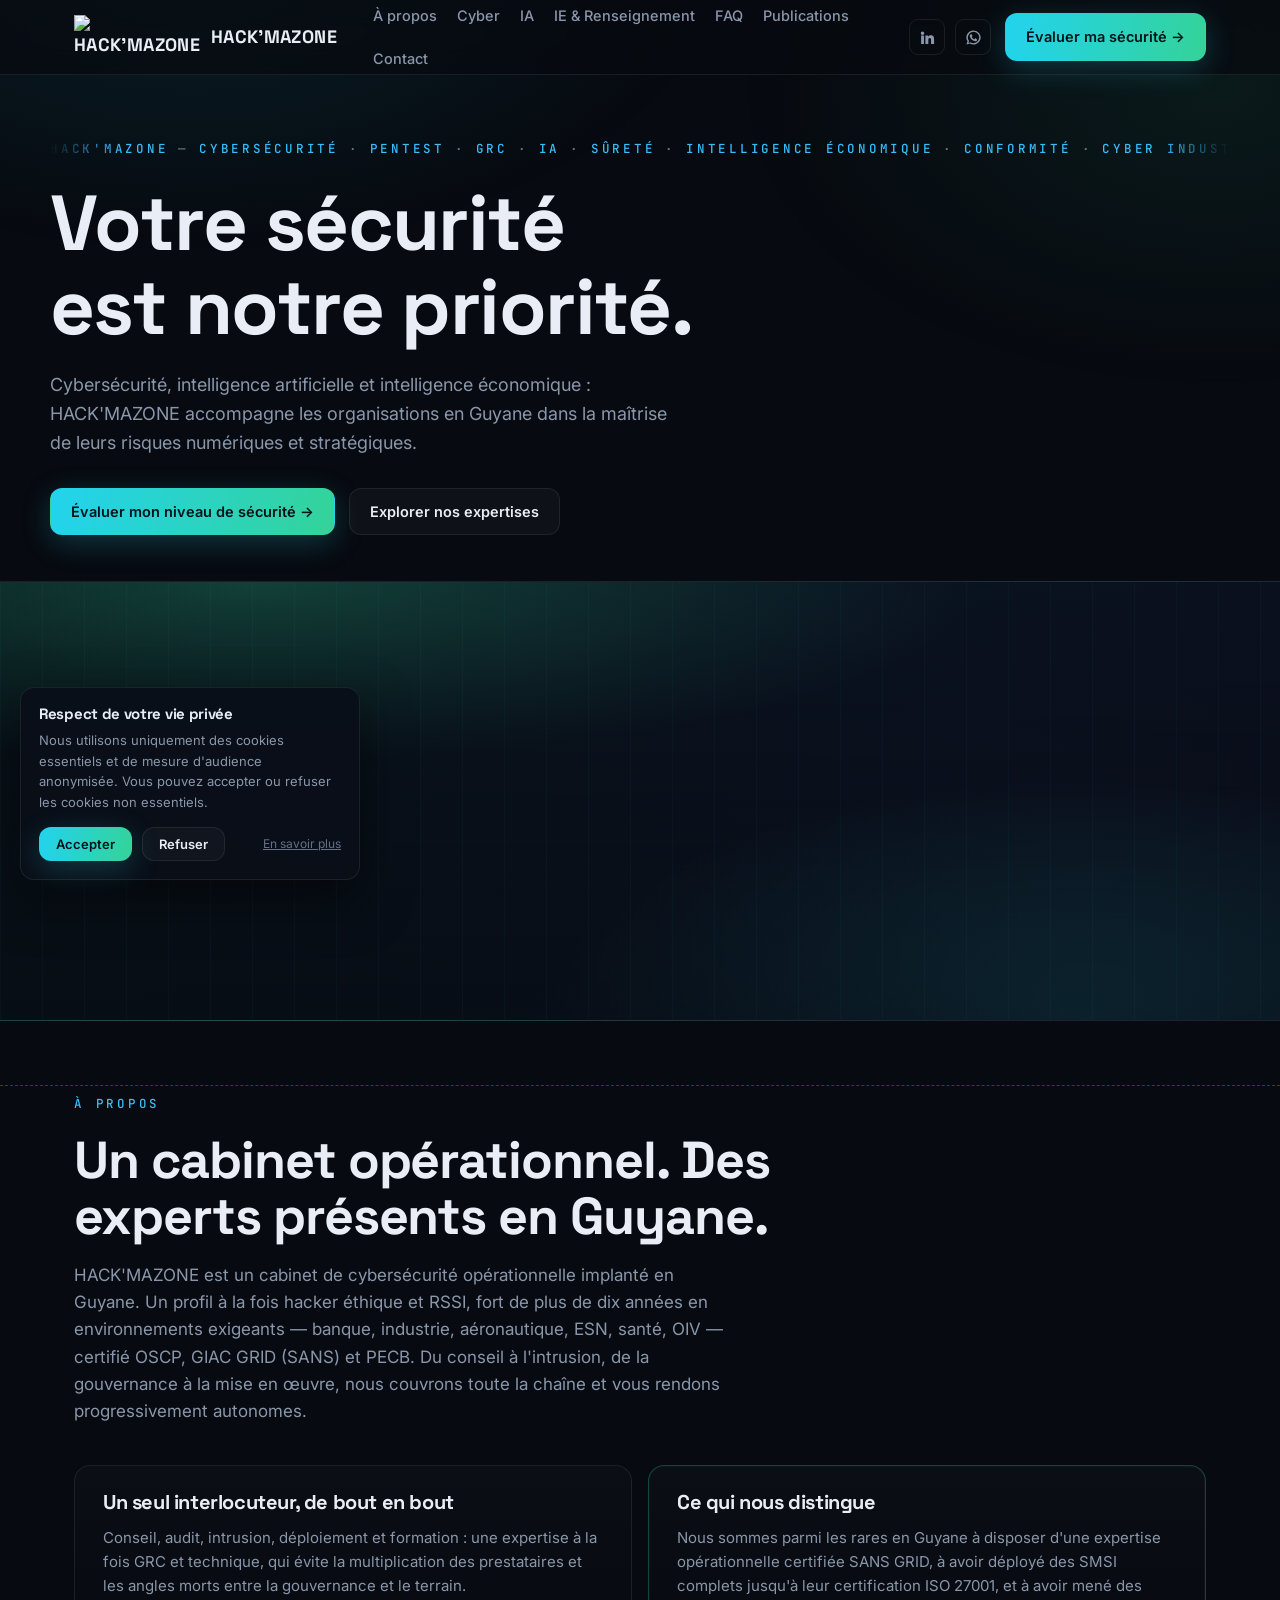
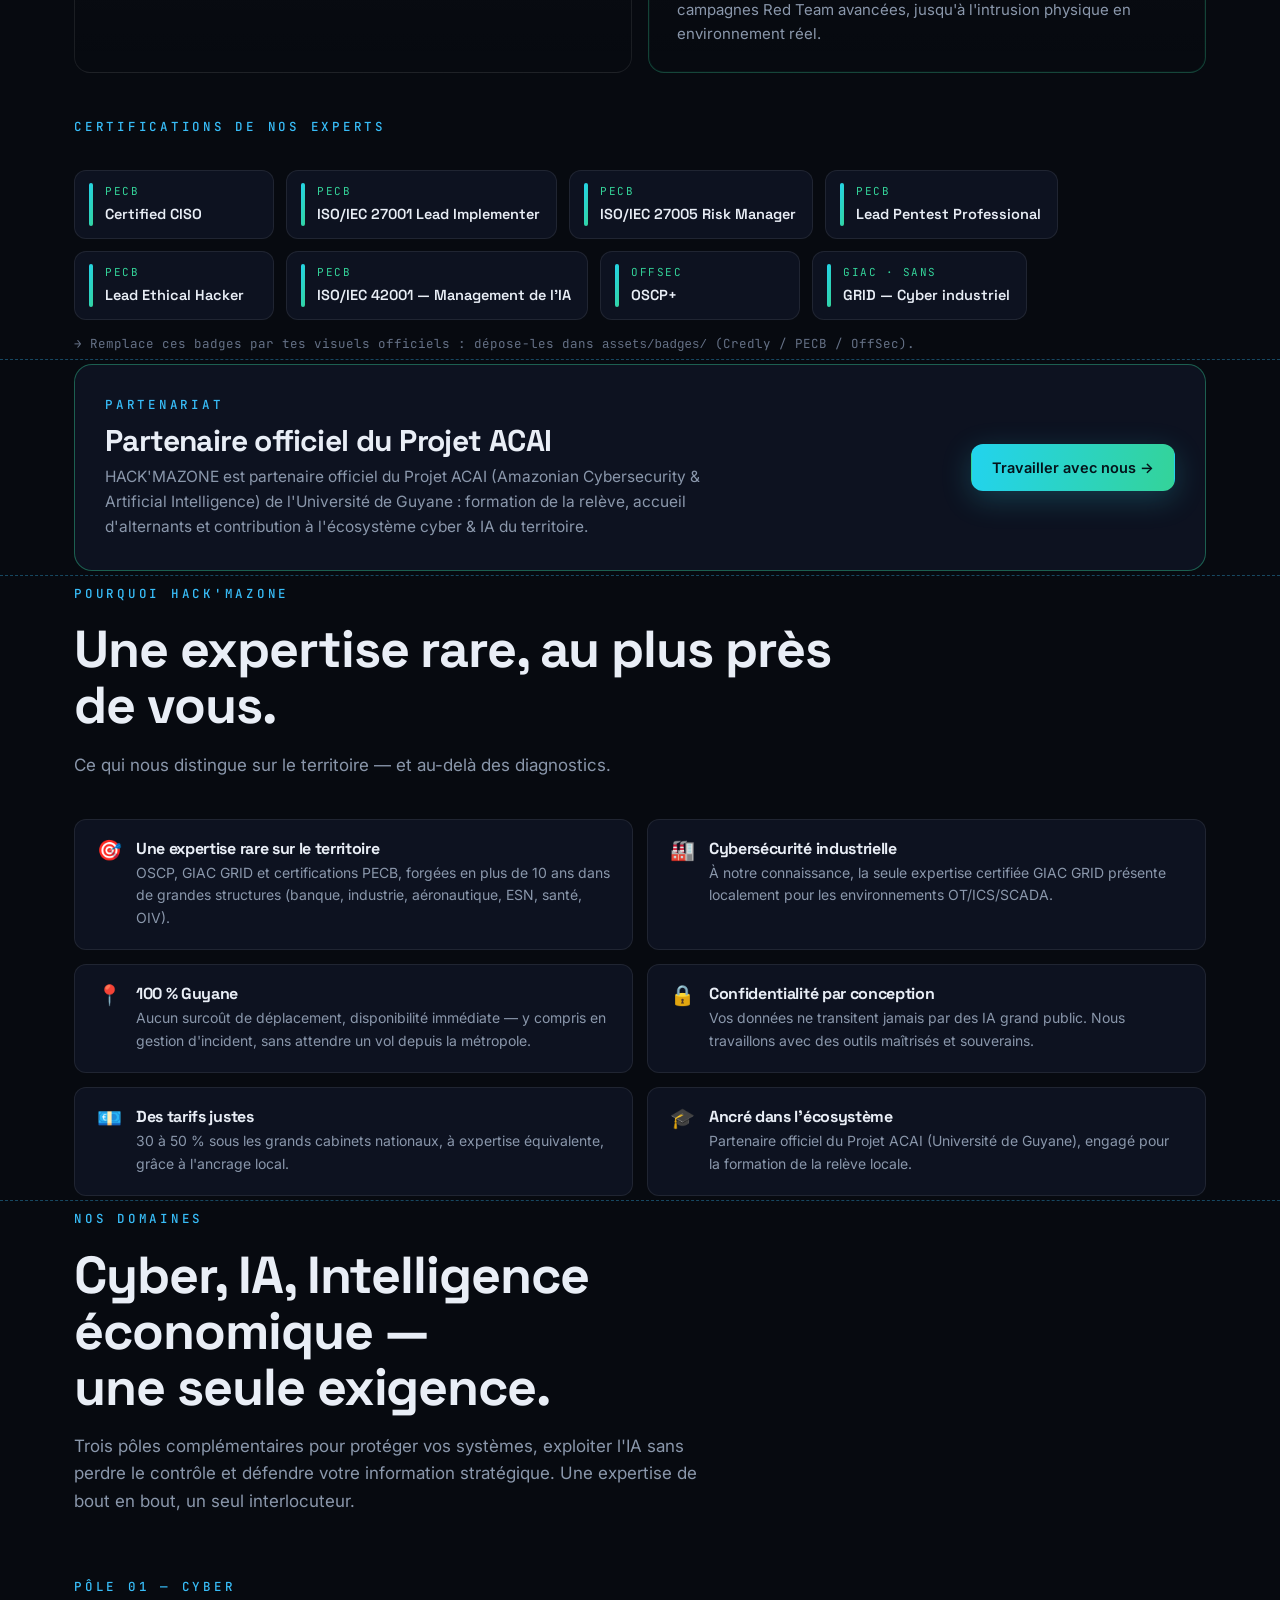
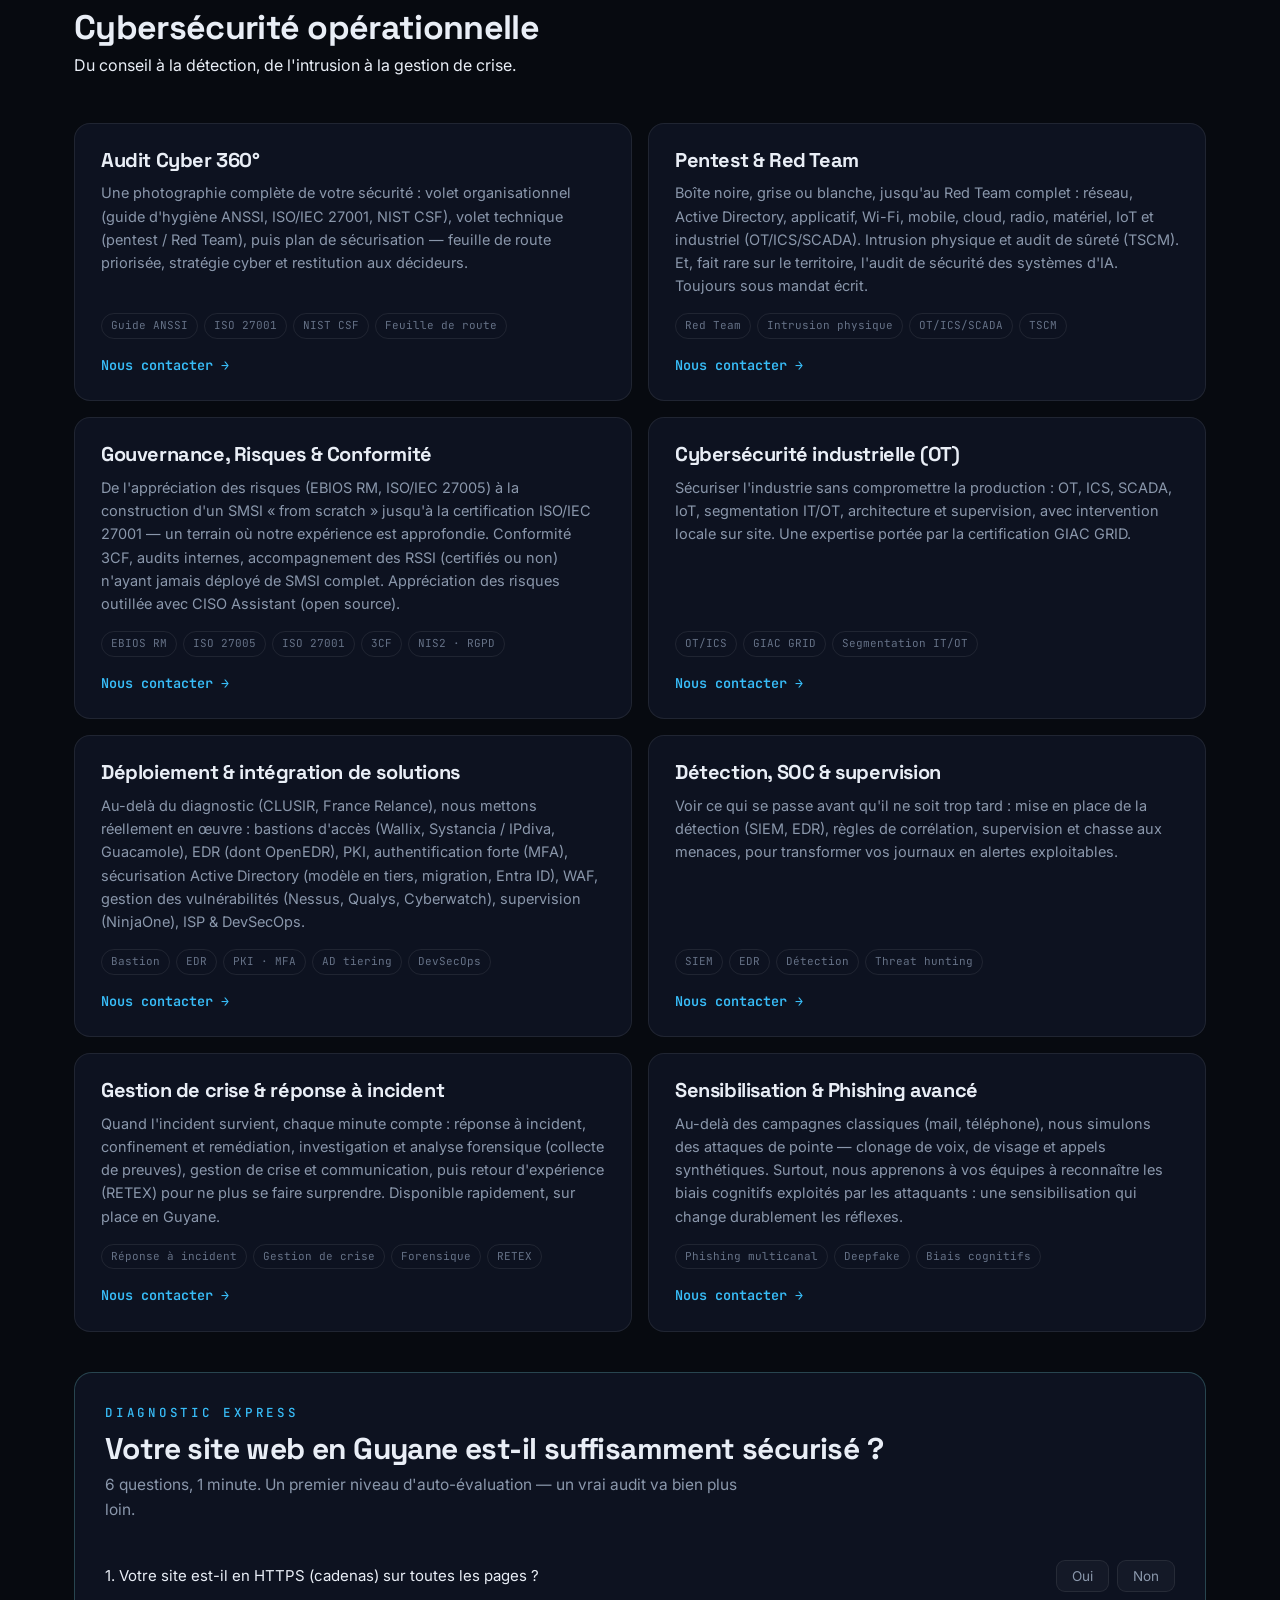
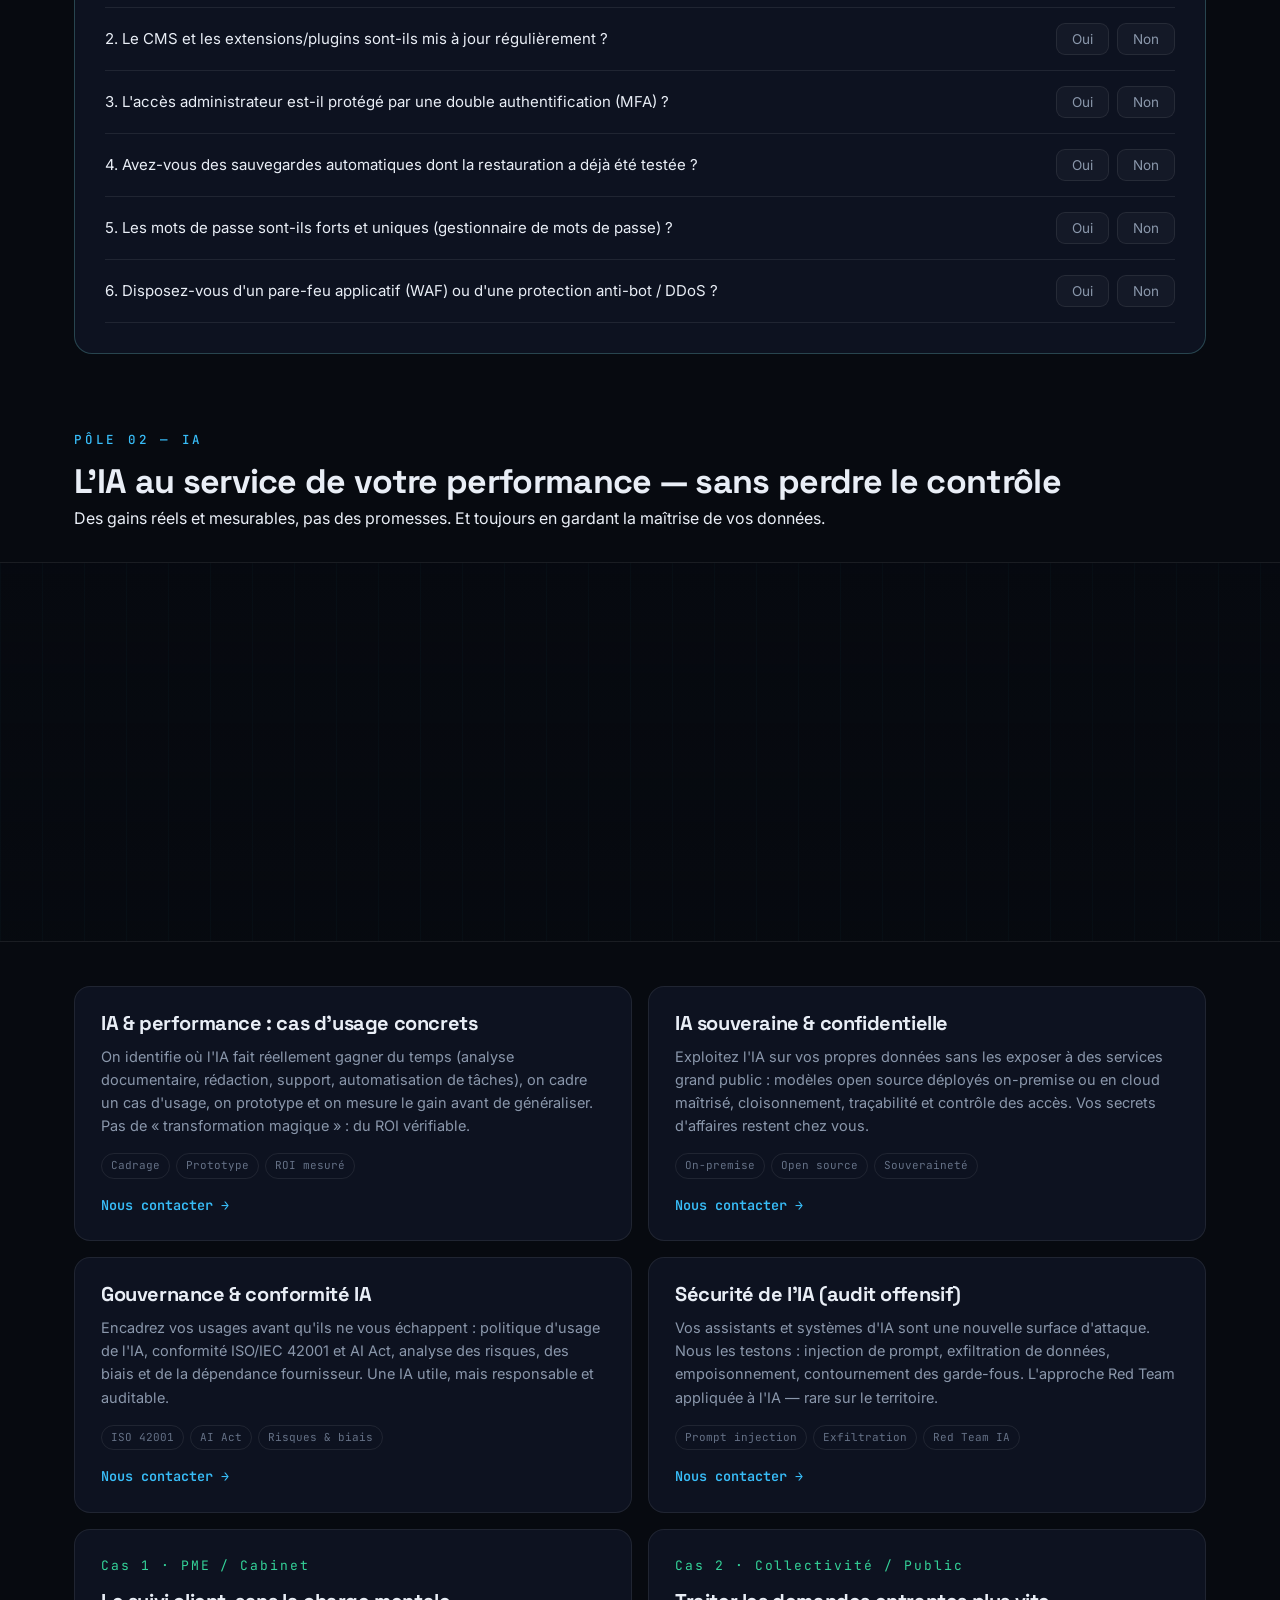
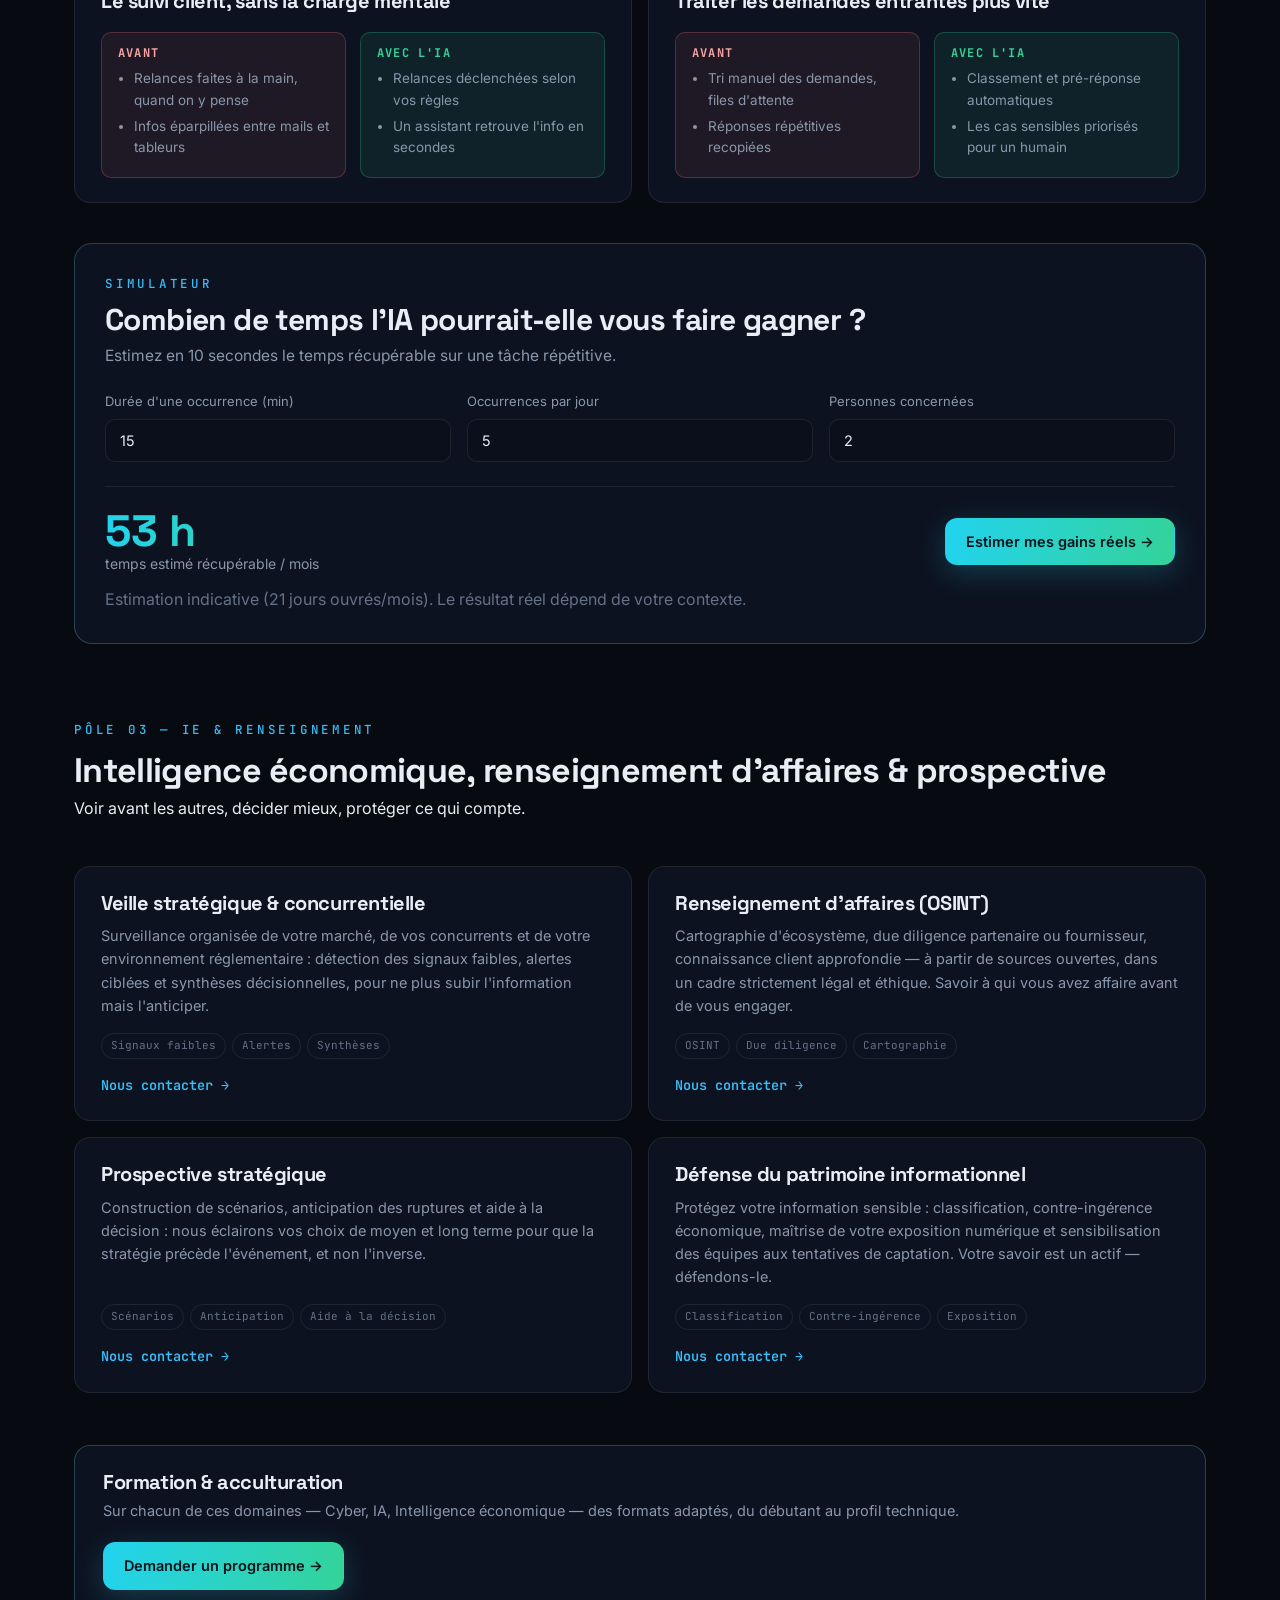
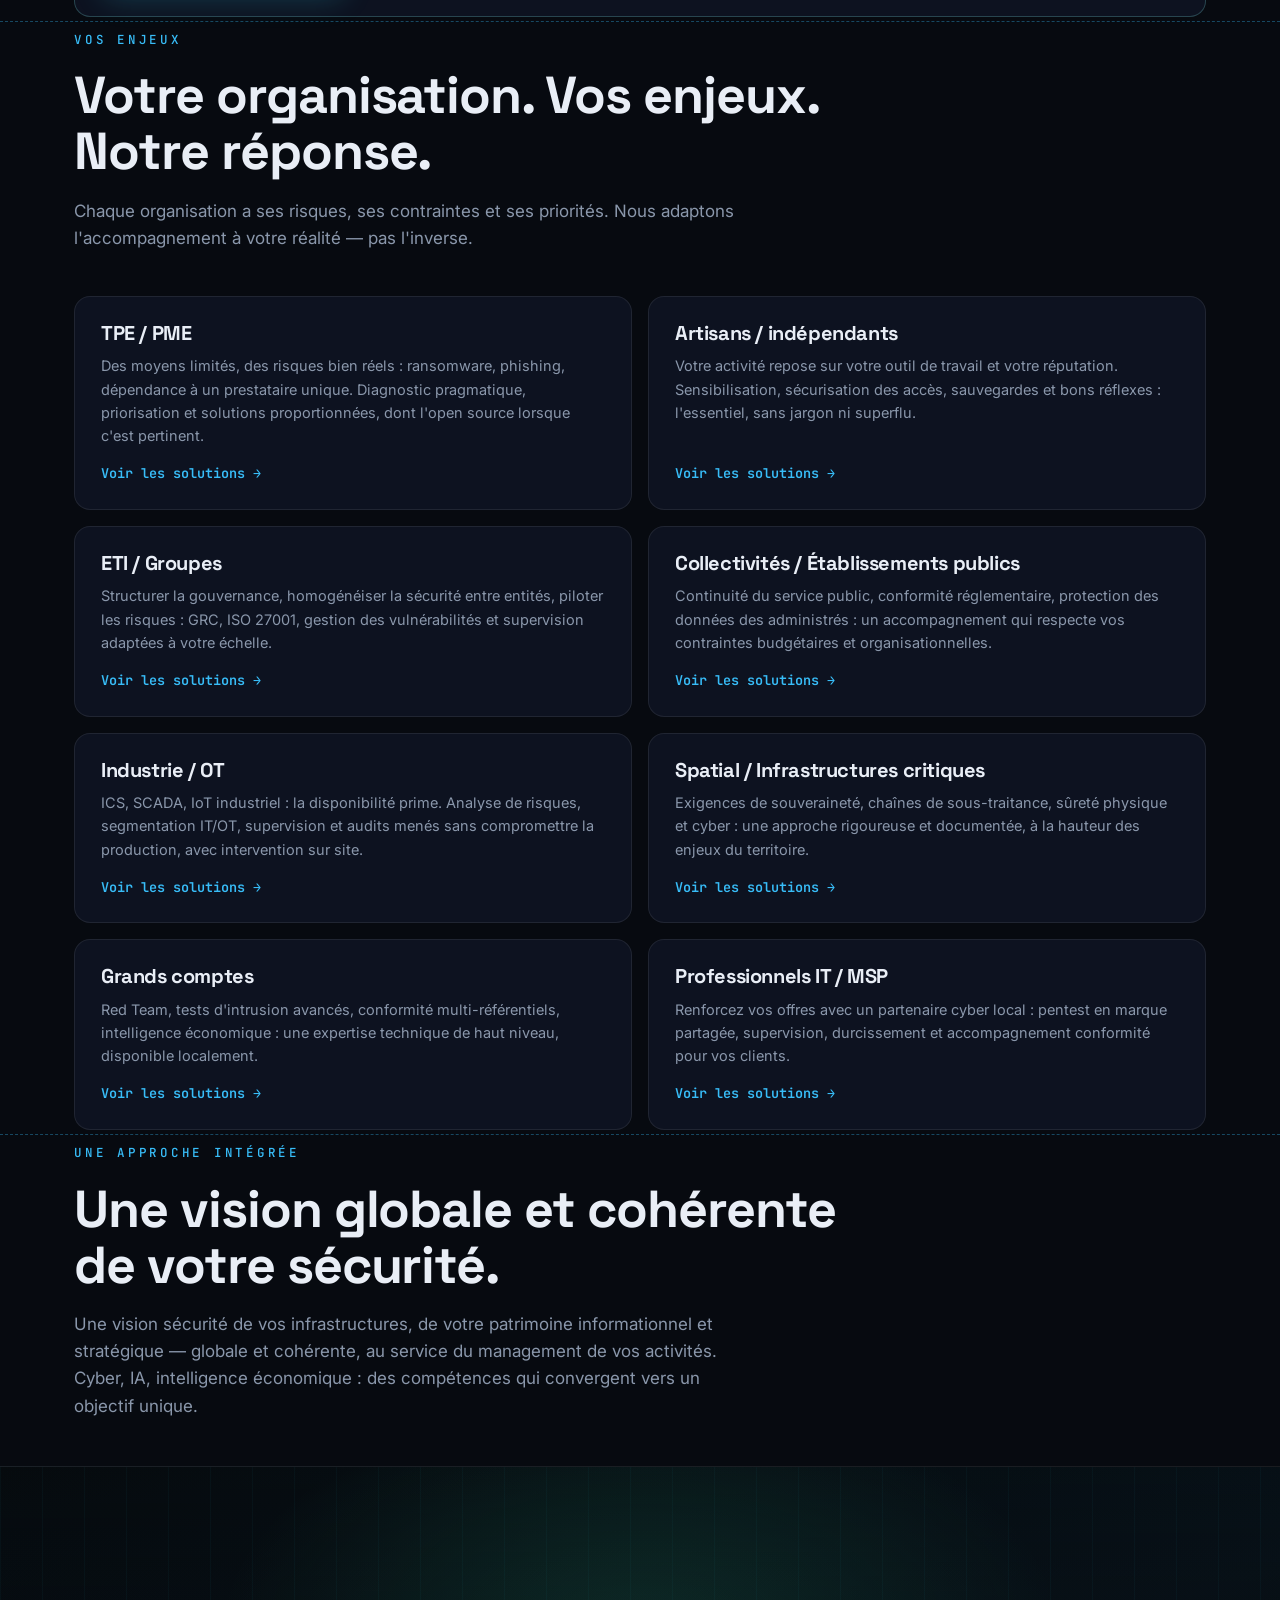
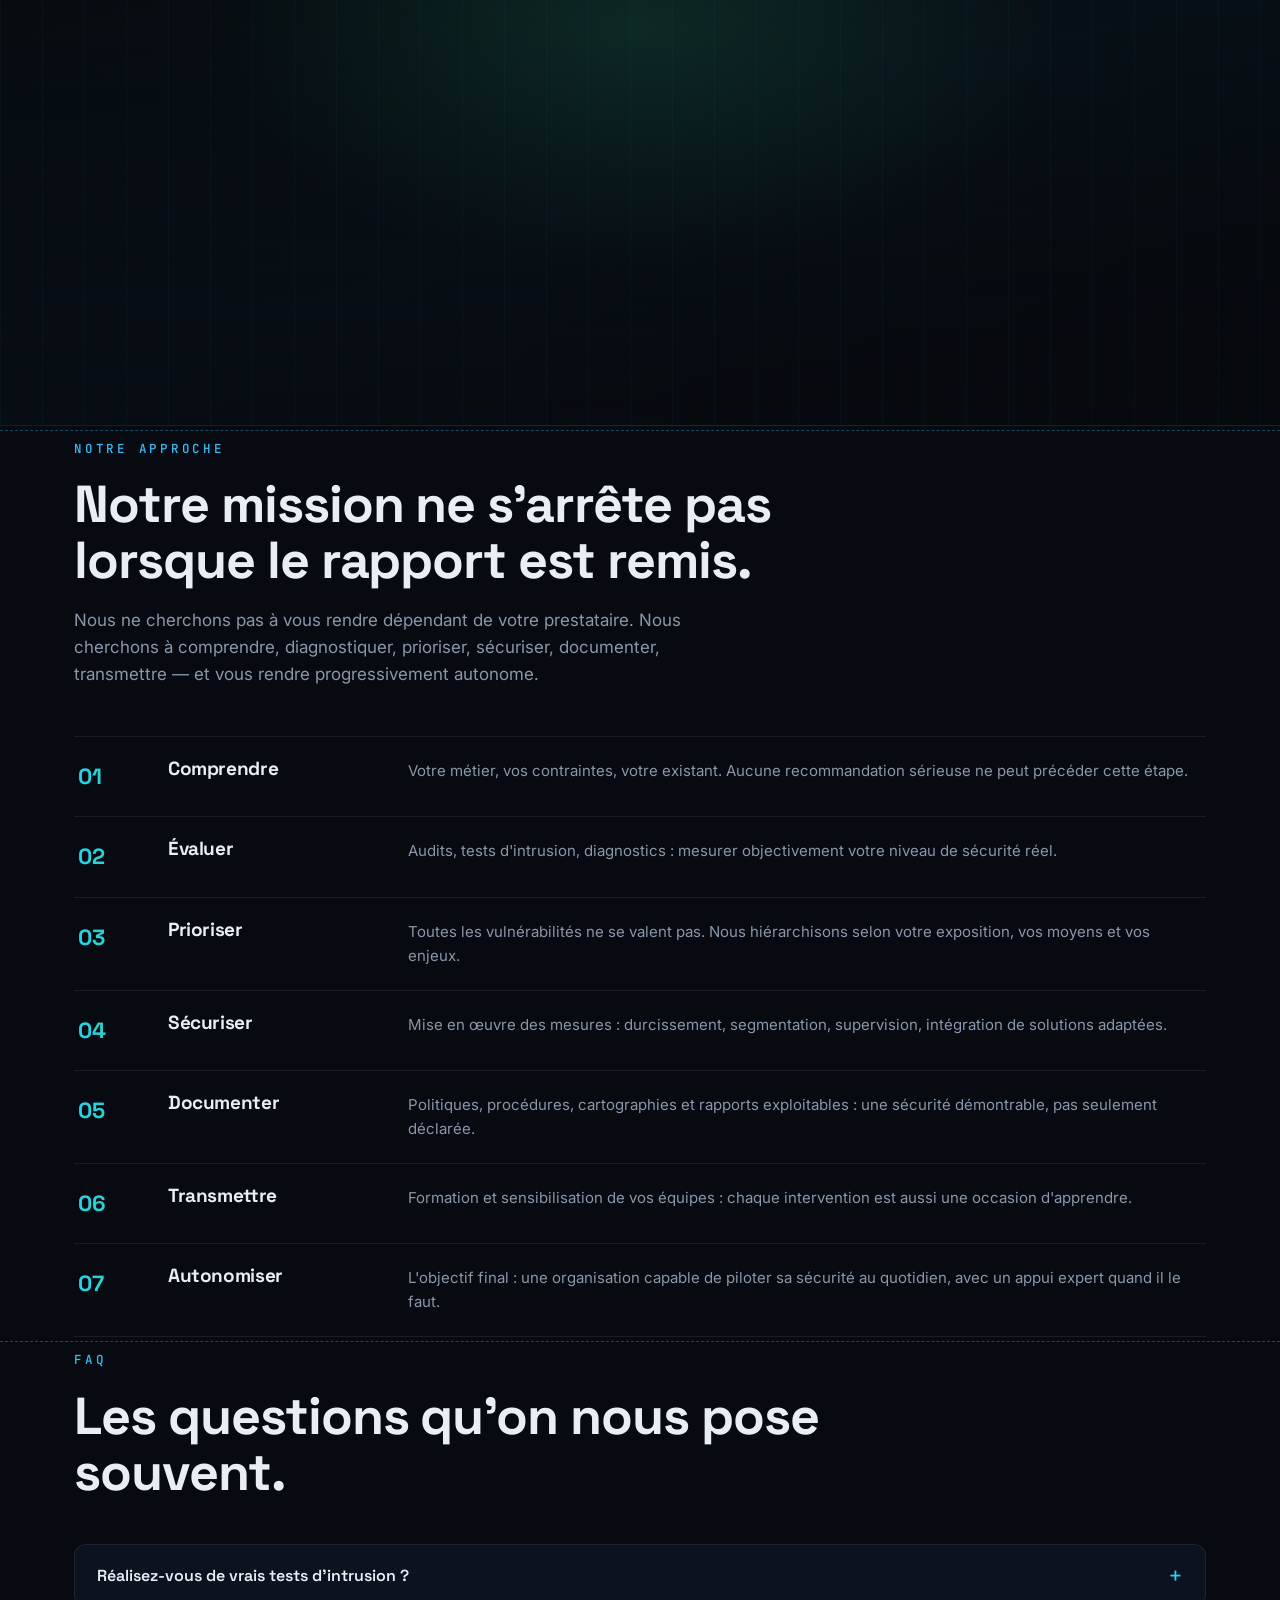
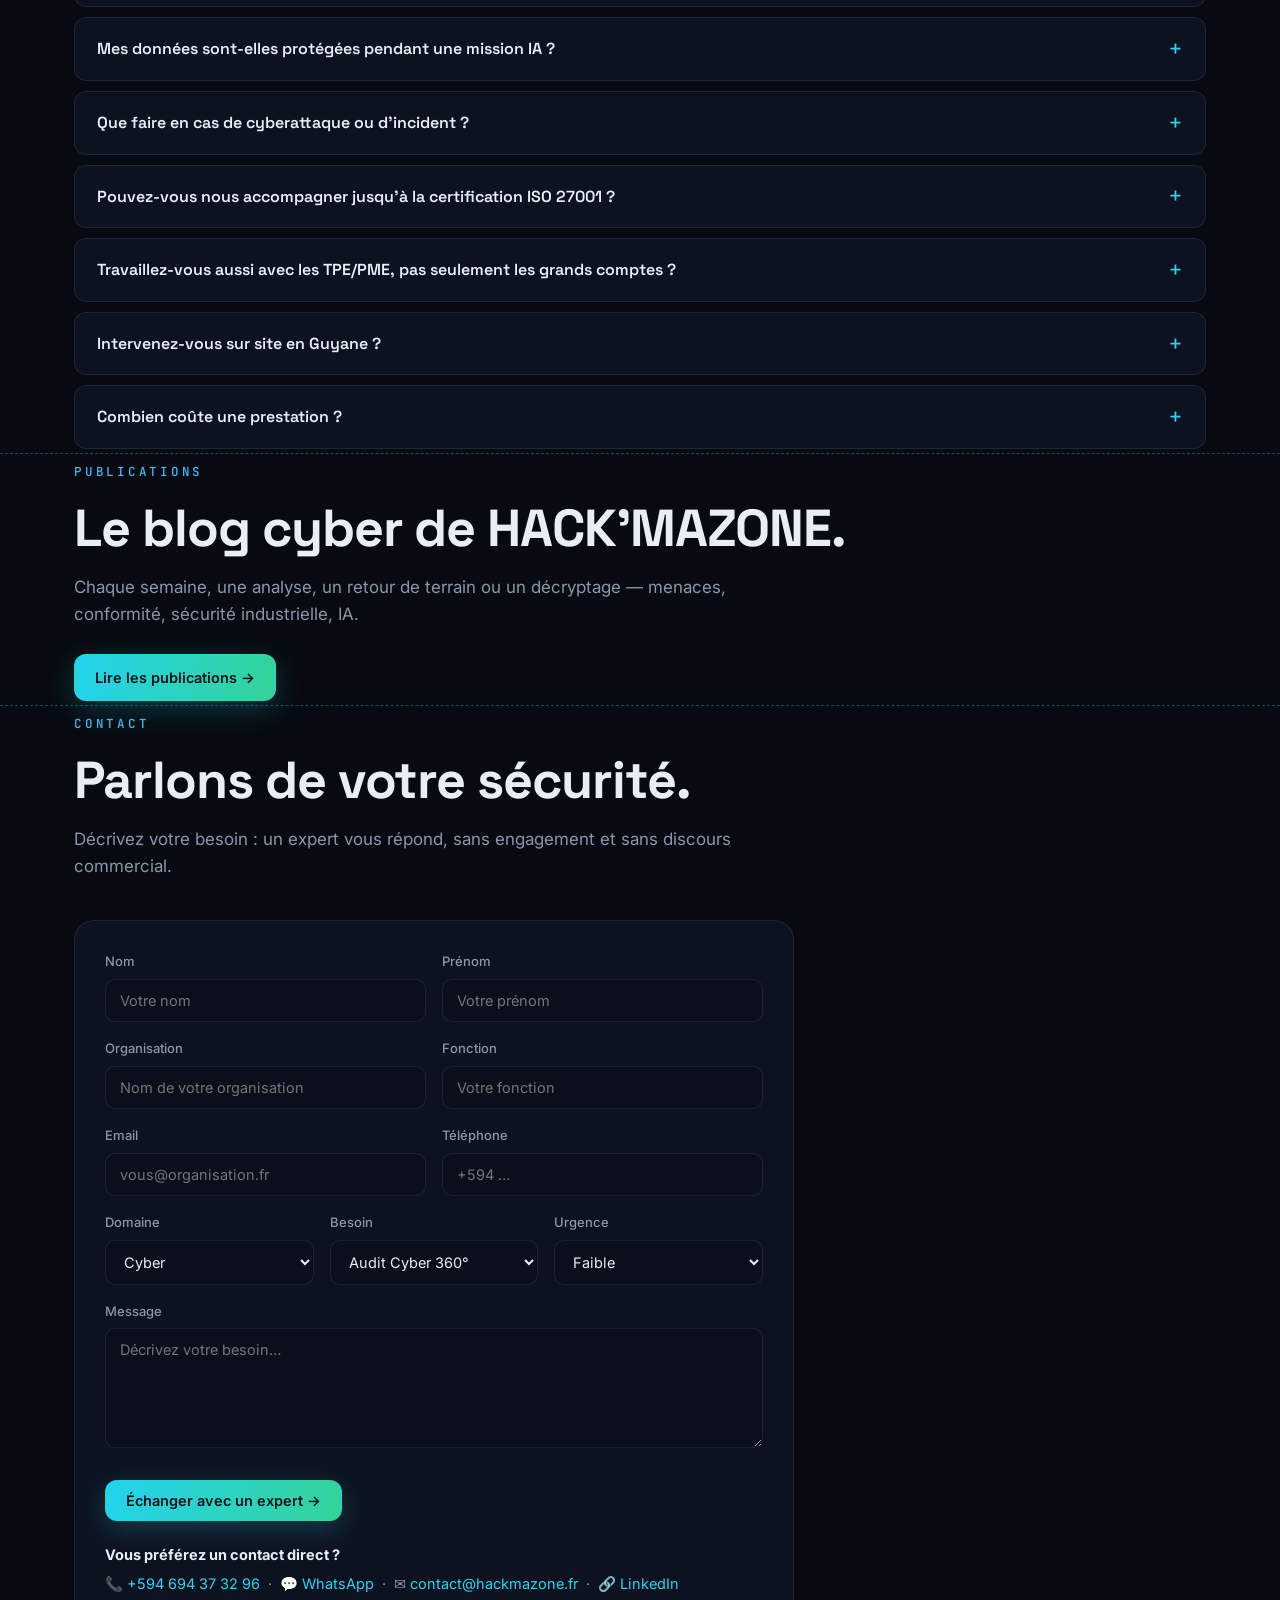
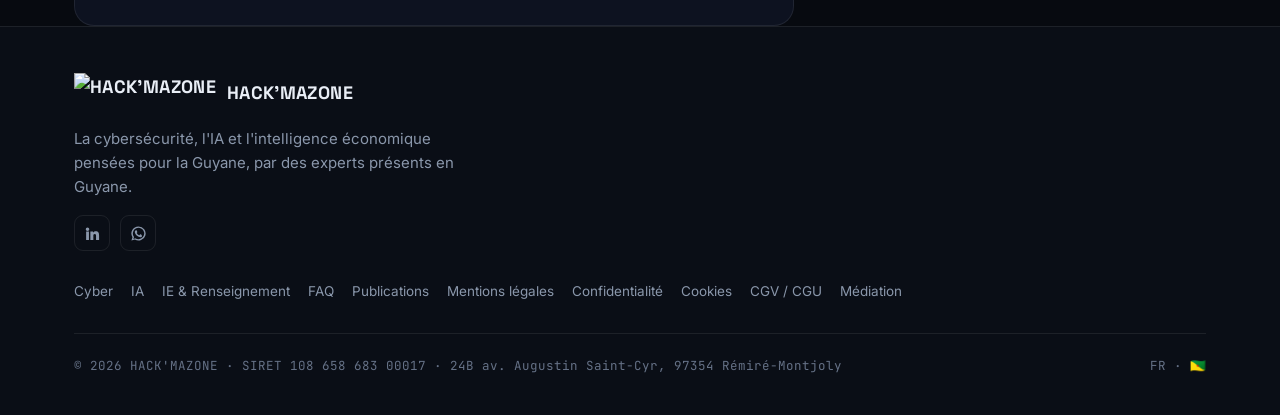
==== index.html @ d7e25eda "Add files via upload" ====
<!doctype html>
<html lang="fr">
<head>
<meta charset="utf-8" />
<meta name="viewport" content="width=device-width, initial-scale=1" />
<title>HACK'MAZONE — Cybersécurité, IA & Intelligence économique en Guyane</title>
<meta name="description" content="HACK'MAZONE : cybersécurité opérationnelle, intelligence artificielle et intelligence économique en Guyane. Audit Cyber 360, pentest & Red Team, ISO 27001/NIS2, OT, réponse à incident, IA souveraine, veille & renseignement d'affaires. Expert OSCP, GIAC GRID, PECB." />
<meta name="theme-color" content="#070a10" />
<meta property="og:type" content="website" />
<meta property="og:title" content="HACK'MAZONE — Cyber · IA · Intelligence économique en Guyane" />
<meta property="og:description" content="Cybersécurité, IA souveraine, intelligence économique. Des experts présents en Guyane." />
<meta property="og:url" content="https://hackmazone.fr" />
<meta property="og:image" content="assets/logo-full.png" />
<link rel="icon" href="assets/logo-mark.png" />
<link rel="preconnect" href="https://fonts.googleapis.com" />
<link rel="preconnect" href="https://fonts.gstatic.com" crossorigin />
<link href="https://fonts.googleapis.com/css2?family=Space+Grotesk:wght@400;500;600;700&family=Inter:wght@400;500;600&family=JetBrains+Mono:wght@400;500;600&display=swap" rel="stylesheet" />
<link rel="stylesheet" href="style.css" />
</head>
<body>

<header>
  <div class="wrap nav">
    <a class="brand" href="#top">
      <img src="assets/logo-mark.png" alt="HACK'MAZONE" style="height:44px;width:auto" />
      HACK'MAZONE
    </a>
    <nav class="nav-links" id="menu">
      <a href="#apropos">À propos</a>
      <a href="#cyber">Cyber</a>
      <a href="#ia">IA</a>
      <a href="#ie">IE &amp; Renseignement</a>
      <a href="#faq">FAQ</a>
      <a href="publications.html">Publications</a>
      <a href="#contact">Contact</a>
    </nav>
    <div class="nav-right">
      <div class="socials">
        <a href="https://www.linkedin.com/in/VOTRE-PROFIL" target="_blank" rel="noopener" aria-label="LinkedIn" title="LinkedIn">
          <svg viewBox="0 0 24 24" fill="currentColor"><path d="M4.98 3.5a2.5 2.5 0 11-.02 5 2.5 2.5 0 01.02-5zM3 9h4v12H3zM9 9h3.8v1.7h.05c.53-1 1.8-2 3.7-2 4 0 4.75 2.6 4.75 6V21H17v-5.3c0-1.3 0-2.9-1.8-2.9s-2 1.4-2 2.8V21H9z"/></svg>
        </a>
        <a href="https://wa.me/594694373296" target="_blank" rel="noopener" aria-label="WhatsApp" title="WhatsApp">
          <svg viewBox="0 0 24 24" fill="currentColor"><path d="M12 2a10 10 0 00-8.5 15.3L2 22l4.8-1.5A10 10 0 1012 2zm0 18a8 8 0 01-4.1-1.1l-.3-.2-2.8.9.9-2.7-.2-.3A8 8 0 1112 20zm4.4-6c-.2-.1-1.4-.7-1.6-.8s-.4-.1-.6.1-.6.8-.8 1-.3.2-.5.1a6.5 6.5 0 01-3.2-2.8c-.2-.4.2-.4.6-1.2.1-.2 0-.3 0-.5s-.6-1.5-.8-2-.4-.4-.6-.4h-.5a1 1 0 00-.7.3c-.2.2-.9.9-.9 2.2s.9 2.5 1 2.7 1.8 2.8 4.4 3.9c1.6.7 2.2.7 3 .6.5 0 1.4-.6 1.6-1.1s.2-1 .1-1.1-.2-.2-.4-.3z"/></svg>
        </a>
      </div>
      <a href="#contact" class="btn btn-primary">Évaluer ma sécurité →</a>
    </div>
    <button class="burger" id="burger" aria-label="Menu">☰</button>
  </div>
</header>

<main id="top">

<!-- HERO -->
<section class="hero wrap">
  <div class="ticker eyebrow">
    <span><b>HACK'MAZONE</b><em>—</em>CYBERSÉCURITÉ<em>·</em>PENTEST<em>·</em>GRC<em>·</em>IA<em>·</em>SÛRETÉ<em>·</em>INTELLIGENCE ÉCONOMIQUE<em>·</em>CONFORMITÉ<em>·</em>CYBER INDUSTRIEL<em>·</em><b>HACK'MAZONE</b><em>—</em>CYBERSÉCURITÉ<em>·</em>PENTEST<em>·</em>GRC<em>·</em>IA<em>·</em>SÛRETÉ<em>·</em>INTELLIGENCE ÉCONOMIQUE<em>·</em>CONFORMITÉ<em>·</em>CYBER INDUSTRIEL<em>·</em></span>
  </div>
  <h1>Votre sécurité<br>est notre priorité.</h1>
  <p class="lead">Cybersécurité, intelligence artificielle et intelligence économique : HACK'MAZONE accompagne les organisations en Guyane dans la maîtrise de leurs risques numériques et stratégiques.</p>
  <div class="cta-row">
    <a href="#contact" class="btn btn-primary">Évaluer mon niveau de sécurité →</a>
    <a href="#expertises" class="btn btn-ghost">Explorer nos expertises</a>
  </div>
  <div class="media bleed" role="img" aria-label="Infrastructure numérique sécurisée en Guyane"></div>
</section>

<hr class="dash">

<!-- À PROPOS + CERTIFS -->
<section id="apropos" class="wrap">
  <div class="sec-head reveal">
    <span class="eyebrow">À propos</span>
    <h2>Un cabinet opérationnel. Des experts présents en Guyane.</h2>
    <p class="lead">HACK'MAZONE est un cabinet de cybersécurité opérationnelle implanté en Guyane. Un profil à la fois hacker éthique et RSSI, fort de plus de dix années en environnements exigeants — banque, industrie, aéronautique, ESN, santé, OIV — certifié OSCP, GIAC GRID (SANS) et PECB. Du conseil à l'intrusion, de la gouvernance à la mise en œuvre, nous couvrons toute la chaîne et vous rendons progressivement autonomes.</p>
  </div>

  <div class="about-cards">
    <div class="icard reveal">
      <h3>Un seul interlocuteur, de bout en bout</h3>
      <p>Conseil, audit, intrusion, déploiement et formation : une expertise à la fois GRC et technique, qui évite la multiplication des prestataires et les angles morts entre la gouvernance et le terrain.</p>
    </div>
    <div class="icard icard--accent reveal">
      <h3>Ce qui nous distingue</h3>
      <p>Nous sommes parmi les rares en Guyane à disposer d'une expertise opérationnelle certifiée SANS GRID, à avoir déployé des SMSI complets jusqu'à leur certification ISO 27001, et à avoir mené des campagnes Red Team avancées, jusqu'à l'intrusion physique en environnement réel.</p>
    </div>
  </div>

  <div style="margin-top:40px">
    <span class="eyebrow">Certifications de nos experts</span>
    <div class="badges reveal">
      <div class="badge"><div><div class="org">PECB</div><div class="ttl">Certified CISO</div></div></div>
      <div class="badge"><div><div class="org">PECB</div><div class="ttl">ISO/IEC 27001 Lead Implementer</div></div></div>
      <div class="badge"><div><div class="org">PECB</div><div class="ttl">ISO/IEC 27005 Risk Manager</div></div></div>
      <div class="badge"><div><div class="org">PECB</div><div class="ttl">Lead Pentest Professional</div></div></div>
      <div class="badge"><div><div class="org">PECB</div><div class="ttl">Lead Ethical Hacker</div></div></div>
      <div class="badge"><div><div class="org">PECB</div><div class="ttl">ISO/IEC 42001 — Management de l'IA</div></div></div>
      <div class="badge"><div><div class="org">OffSec</div><div class="ttl">OSCP+</div></div></div>
      <div class="badge"><div><div class="org">GIAC · SANS</div><div class="ttl">GRID — Cyber industriel</div></div></div>
    </div>
    <p class="badge-note">→ Remplace ces badges par tes visuels officiels : dépose-les dans <code>assets/badges/</code> (Credly / PECB / OffSec).</p>
  </div>
</section>

<hr class="dash">

<!-- PARTENARIAT ACAI -->
<section class="wrap">
  <div class="tool reveal" style="display:flex;justify-content:space-between;align-items:center;gap:26px;flex-wrap:wrap;border-color:rgba(52,211,153,.4);margin-top:0">
    <div style="flex:1;min-width:260px">
      <span class="eyebrow">Partenariat</span>
      <h3>Partenaire officiel du Projet ACAI</h3>
      <p class="sub" style="margin-bottom:0">HACK'MAZONE est partenaire officiel du Projet ACAI (Amazonian Cybersecurity &amp; Artificial Intelligence) de l'Université de Guyane : formation de la relève, accueil d'alternants et contribution à l'écosystème cyber &amp; IA du territoire.</p>
    </div>
    <a href="#contact" class="btn btn-primary">Travailler avec nous →</a>
  </div>
</section>

<hr class="dash">

<!-- POURQUOI NOUS -->
<section id="pourquoi" class="wrap">
  <div class="sec-head reveal">
    <span class="eyebrow">Pourquoi HACK'MAZONE</span>
    <h2>Une expertise rare, au plus près de vous.</h2>
    <p class="lead">Ce qui nous distingue sur le territoire — et au-delà des diagnostics.</p>
  </div>
  <div class="why">
    <div class="item reveal"><div class="ic">🎯</div><div><h3>Une expertise rare sur le territoire</h3><p>OSCP, GIAC GRID et certifications PECB, forgées en plus de 10 ans dans de grandes structures (banque, industrie, aéronautique, ESN, santé, OIV).</p></div></div>
    <div class="item reveal"><div class="ic">🏭</div><div><h3>Cybersécurité industrielle</h3><p>À notre connaissance, la seule expertise certifiée GIAC GRID présente localement pour les environnements OT/ICS/SCADA.</p></div></div>
    <div class="item reveal"><div class="ic">📍</div><div><h3>100 % Guyane</h3><p>Aucun surcoût de déplacement, disponibilité immédiate — y compris en gestion d'incident, sans attendre un vol depuis la métropole.</p></div></div>
    <div class="item reveal"><div class="ic">🔒</div><div><h3>Confidentialité par conception</h3><p>Vos données ne transitent jamais par des IA grand public. Nous travaillons avec des outils maîtrisés et souverains.</p></div></div>
    <div class="item reveal"><div class="ic">💶</div><div><h3>Des tarifs justes</h3><p>30 à 50 % sous les grands cabinets nationaux, à expertise équivalente, grâce à l'ancrage local.</p></div></div>
    <div class="item reveal"><div class="ic">🎓</div><div><h3>Ancré dans l'écosystème</h3><p>Partenaire officiel du Projet ACAI (Université de Guyane), engagé pour la formation de la relève locale.</p></div></div>
  </div>
</section>

<hr class="dash">

<!-- EXPERTISES — 3 PÔLES -->
<section id="expertises" class="wrap">
  <div class="sec-head reveal">
    <span class="eyebrow">Nos domaines</span>
    <h2>Cyber, IA, Intelligence économique —<br>une seule exigence.</h2>
    <p class="lead">Trois pôles complémentaires pour protéger vos systèmes, exploiter l'IA sans perdre le contrôle et défendre votre information stratégique. Une expertise de bout en bout, un seul interlocuteur.</p>
  </div>

  <!-- PÔLE CYBER -->
  <div id="cyber" style="margin-top:58px">
    <span class="eyebrow">Pôle 01 — Cyber</span>
    <h3 style="font-size:clamp(24px,3.4vw,34px);margin:12px 0 6px">Cybersécurité opérationnelle</h3>
    <p class="lead" style="margin-bottom:6px">Du conseil à la détection, de l'intrusion à la gestion de crise.</p>
    <div class="grid-2">
      <div class="card reveal"><h3>Audit Cyber 360°</h3><p>Une photographie complète de votre sécurité : volet organisationnel (guide d'hygiène ANSSI, ISO/IEC 27001, NIST CSF), volet technique (pentest / Red Team), puis plan de sécurisation — feuille de route priorisée, stratégie cyber et restitution aux décideurs.</p><div class="chips"><span>Guide ANSSI</span><span>ISO 27001</span><span>NIST CSF</span><span>Feuille de route</span></div><a href="#contact" class="more">Nous contacter →</a></div>
      <div class="card reveal"><h3>Pentest &amp; Red Team</h3><p>Boîte noire, grise ou blanche, jusqu'au Red Team complet : réseau, Active Directory, applicatif, Wi-Fi, mobile, cloud, radio, matériel, IoT et industriel (OT/ICS/SCADA). Intrusion physique et audit de sûreté (TSCM). Et, fait rare sur le territoire, l'audit de sécurité des systèmes d'IA. Toujours sous mandat écrit.</p><div class="chips"><span>Red Team</span><span>Intrusion physique</span><span>OT/ICS/SCADA</span><span>TSCM</span></div><a href="#contact" class="more">Nous contacter →</a></div>
      <div class="card reveal"><h3>Gouvernance, Risques &amp; Conformité</h3><p>De l'appréciation des risques (EBIOS RM, ISO/IEC 27005) à la construction d'un SMSI « from scratch » jusqu'à la certification ISO/IEC 27001 — un terrain où notre expérience est approfondie. Conformité 3CF, audits internes, accompagnement des RSSI (certifiés ou non) n'ayant jamais déployé de SMSI complet. Appréciation des risques outillée avec CISO Assistant (open source).</p><div class="chips"><span>EBIOS RM</span><span>ISO 27005</span><span>ISO 27001</span><span>3CF</span><span>NIS2 · RGPD</span></div><a href="#contact" class="more">Nous contacter →</a></div>
      <div class="card reveal"><h3>Cybersécurité industrielle (OT)</h3><p>Sécuriser l'industrie sans compromettre la production : OT, ICS, SCADA, IoT, segmentation IT/OT, architecture et supervision, avec intervention locale sur site. Une expertise portée par la certification GIAC GRID.</p><div class="chips"><span>OT/ICS</span><span>GIAC GRID</span><span>Segmentation IT/OT</span></div><a href="#contact" class="more">Nous contacter →</a></div>
      <div class="card reveal"><h3>Déploiement &amp; intégration de solutions</h3><p>Au-delà du diagnostic (CLUSIR, France Relance), nous mettons réellement en œuvre : bastions d'accès (Wallix, Systancia / IPdiva, Guacamole), EDR (dont OpenEDR), PKI, authentification forte (MFA), sécurisation Active Directory (modèle en tiers, migration, Entra ID), WAF, gestion des vulnérabilités (Nessus, Qualys, Cyberwatch), supervision (NinjaOne), ISP &amp; DevSecOps.</p><div class="chips"><span>Bastion</span><span>EDR</span><span>PKI · MFA</span><span>AD tiering</span><span>DevSecOps</span></div><a href="#contact" class="more">Nous contacter →</a></div>
      <div class="card reveal"><h3>Détection, SOC &amp; supervision</h3><p>Voir ce qui se passe avant qu'il ne soit trop tard : mise en place de la détection (SIEM, EDR), règles de corrélation, supervision et chasse aux menaces, pour transformer vos journaux en alertes exploitables.</p><div class="chips"><span>SIEM</span><span>EDR</span><span>Détection</span><span>Threat hunting</span></div><a href="#contact" class="more">Nous contacter →</a></div>
      <div class="card reveal"><h3>Gestion de crise &amp; réponse à incident</h3><p>Quand l'incident survient, chaque minute compte : réponse à incident, confinement et remédiation, investigation et analyse forensique (collecte de preuves), gestion de crise et communication, puis retour d'expérience (RETEX) pour ne plus se faire surprendre. Disponible rapidement, sur place en Guyane.</p><div class="chips"><span>Réponse à incident</span><span>Gestion de crise</span><span>Forensique</span><span>RETEX</span></div><a href="#contact" class="more">Nous contacter →</a></div>
      <div class="card reveal"><h3>Sensibilisation &amp; Phishing avancé</h3><p>Au-delà des campagnes classiques (mail, téléphone), nous simulons des attaques de pointe — clonage de voix, de visage et appels synthétiques. Surtout, nous apprenons à vos équipes à reconnaître les biais cognitifs exploités par les attaquants : une sensibilisation qui change durablement les réflexes.</p><div class="chips"><span>Phishing multicanal</span><span>Deepfake</span><span>Biais cognitifs</span></div><a href="#contact" class="more">Nous contacter →</a></div>
    </div>

    <!-- DIAGNOSTIC EXPRESS CYBER -->
    <div class="tool" id="cyber-check">
      <span class="eyebrow">Diagnostic express</span>
      <h3>Votre site web en Guyane est-il suffisamment sécurisé ?</h3>
      <p class="sub">6 questions, 1 minute. Un premier niveau d'auto-évaluation — un vrai audit va bien plus loin.</p>
      <div id="cq"></div>
      <div class="quiz-result" id="cq-res"></div>
    </div>
  </div>

  <!-- PÔLE IA -->
  <div id="ia" style="margin-top:72px">
    <span class="eyebrow">Pôle 02 — IA</span>
    <h3 style="font-size:clamp(24px,3.4vw,34px);margin:12px 0 6px">L'IA au service de votre performance — sans perdre le contrôle</h3>
    <p class="lead" style="margin-bottom:6px">Des gains réels et mesurables, pas des promesses. Et toujours en gardant la maîtrise de vos données.</p>
    <div class="band bleed reveal" role="img" aria-label="Ville cyber-jungle" style="background-image:linear-gradient(180deg,rgba(7,10,16,.3),rgba(7,10,16,.78)),url('assets/ia.jpg')"></div>
    <div class="grid-2">
      <div class="card reveal"><h3>IA &amp; performance : cas d'usage concrets</h3><p>On identifie où l'IA fait réellement gagner du temps (analyse documentaire, rédaction, support, automatisation de tâches), on cadre un cas d'usage, on prototype et on mesure le gain avant de généraliser. Pas de « transformation magique » : du ROI vérifiable.</p><div class="chips"><span>Cadrage</span><span>Prototype</span><span>ROI mesuré</span></div><a href="#contact" class="more">Nous contacter →</a></div>
      <div class="card reveal"><h3>IA souveraine &amp; confidentielle</h3><p>Exploitez l'IA sur vos propres données sans les exposer à des services grand public : modèles open source déployés on-premise ou en cloud maîtrisé, cloisonnement, traçabilité et contrôle des accès. Vos secrets d'affaires restent chez vous.</p><div class="chips"><span>On-premise</span><span>Open source</span><span>Souveraineté</span></div><a href="#contact" class="more">Nous contacter →</a></div>
      <div class="card reveal"><h3>Gouvernance &amp; conformité IA</h3><p>Encadrez vos usages avant qu'ils ne vous échappent : politique d'usage de l'IA, conformité ISO/IEC 42001 et AI Act, analyse des risques, des biais et de la dépendance fournisseur. Une IA utile, mais responsable et auditable.</p><div class="chips"><span>ISO 42001</span><span>AI Act</span><span>Risques &amp; biais</span></div><a href="#contact" class="more">Nous contacter →</a></div>
      <div class="card reveal"><h3>Sécurité de l'IA (audit offensif)</h3><p>Vos assistants et systèmes d'IA sont une nouvelle surface d'attaque. Nous les testons : injection de prompt, exfiltration de données, empoisonnement, contournement des garde-fous. L'approche Red Team appliquée à l'IA — rare sur le territoire.</p><div class="chips"><span>Prompt injection</span><span>Exfiltration</span><span>Red Team IA</span></div><a href="#contact" class="more">Nous contacter →</a></div>
    </div>

    <!-- CAS D'USAGE AVANT / APRÈS -->
    <div class="grid-2" style="margin-top:16px">
      <div class="card reveal"><div class="num">Cas 1 · PME / Cabinet</div><h3>Le suivi client, sans la charge mentale</h3>
        <div class="ba">
          <div class="col before"><h4>Avant</h4><ul><li>Relances faites à la main, quand on y pense</li><li>Infos éparpillées entre mails et tableurs</li></ul></div>
          <div class="col after"><h4>Avec l'IA</h4><ul><li>Relances déclenchées selon vos règles</li><li>Un assistant retrouve l'info en secondes</li></ul></div>
        </div>
      </div>
      <div class="card reveal"><div class="num">Cas 2 · Collectivité / Public</div><h3>Traiter les demandes entrantes plus vite</h3>
        <div class="ba">
          <div class="col before"><h4>Avant</h4><ul><li>Tri manuel des demandes, files d'attente</li><li>Réponses répétitives recopiées</li></ul></div>
          <div class="col after"><h4>Avec l'IA</h4><ul><li>Classement et pré-réponse automatiques</li><li>Les cas sensibles priorisés pour un humain</li></ul></div>
        </div>
      </div>
    </div>

    <!-- SIMULATEUR IA -->
    <div class="tool">
      <span class="eyebrow">Simulateur</span>
      <h3>Combien de temps l'IA pourrait-elle vous faire gagner ?</h3>
      <p class="sub">Estimez en 10 secondes le temps récupérable sur une tâche répétitive.</p>
      <div class="sim-row">
        <div class="sim-field"><label>Durée d'une occurrence (min)</label><input id="s-min" type="number" value="15" min="1"></div>
        <div class="sim-field"><label>Occurrences par jour</label><input id="s-day" type="number" value="5" min="1"></div>
        <div class="sim-field"><label>Personnes concernées</label><input id="s-ppl" type="number" value="2" min="1"></div>
      </div>
      <div class="sim-out">
        <div><div class="big" id="s-out">— h</div><div class="lbl">temps estimé récupérable / mois</div></div>
        <a href="#contact" class="btn btn-primary" style="margin-left:auto">Estimer mes gains réels →</a>
      </div>
      <p class="lbl" style="margin-top:12px;color:var(--muted-2)">Estimation indicative (21 jours ouvrés/mois). Le résultat réel dépend de votre contexte.</p>
    </div>
  </div>

  <!-- PÔLE IE -->
  <div id="ie" style="margin-top:72px">
    <span class="eyebrow">Pôle 03 — IE &amp; Renseignement</span>
    <h3 style="font-size:clamp(24px,3.4vw,34px);margin:12px 0 6px">Intelligence économique, renseignement d'affaires &amp; prospective</h3>
    <p class="lead" style="margin-bottom:6px">Voir avant les autres, décider mieux, protéger ce qui compte.</p>
    <div class="grid-2">
      <div class="card reveal"><h3>Veille stratégique &amp; concurrentielle</h3><p>Surveillance organisée de votre marché, de vos concurrents et de votre environnement réglementaire : détection des signaux faibles, alertes ciblées et synthèses décisionnelles, pour ne plus subir l'information mais l'anticiper.</p><div class="chips"><span>Signaux faibles</span><span>Alertes</span><span>Synthèses</span></div><a href="#contact" class="more">Nous contacter →</a></div>
      <div class="card reveal"><h3>Renseignement d'affaires (OSINT)</h3><p>Cartographie d'écosystème, due diligence partenaire ou fournisseur, connaissance client approfondie — à partir de sources ouvertes, dans un cadre strictement légal et éthique. Savoir à qui vous avez affaire avant de vous engager.</p><div class="chips"><span>OSINT</span><span>Due diligence</span><span>Cartographie</span></div><a href="#contact" class="more">Nous contacter →</a></div>
      <div class="card reveal"><h3>Prospective stratégique</h3><p>Construction de scénarios, anticipation des ruptures et aide à la décision : nous éclairons vos choix de moyen et long terme pour que la stratégie précède l'événement, et non l'inverse.</p><div class="chips"><span>Scénarios</span><span>Anticipation</span><span>Aide à la décision</span></div><a href="#contact" class="more">Nous contacter →</a></div>
      <div class="card reveal"><h3>Défense du patrimoine informationnel</h3><p>Protégez votre information sensible : classification, contre-ingérence économique, maîtrise de votre exposition numérique et sensibilisation des équipes aux tentatives de captation. Votre savoir est un actif — défendons-le.</p><div class="chips"><span>Classification</span><span>Contre-ingérence</span><span>Exposition</span></div><a href="#contact" class="more">Nous contacter →</a></div>
    </div>
  </div>

  <!-- FORMATION TRANSVERSE -->
  <div class="subscribe reveal" style="margin-top:52px">
    <div>
      <h3>Formation &amp; acculturation</h3>
      <p>Sur chacun de ces domaines — Cyber, IA, Intelligence économique — des formats adaptés, du débutant au profil technique.</p>
    </div>
    <a href="#contact" class="btn btn-primary">Demander un programme →</a>
  </div>
</section>

<hr class="dash">

<!-- VOS ENJEUX -->
<section id="enjeux" class="wrap">
  <div class="sec-head reveal">
    <span class="eyebrow">Vos enjeux</span>
    <h2>Votre organisation. Vos enjeux. Notre réponse.</h2>
    <p class="lead">Chaque organisation a ses risques, ses contraintes et ses priorités. Nous adaptons l'accompagnement à votre réalité — pas l'inverse.</p>
  </div>
  <div class="grid-2">
    <div class="card reveal"><h3>TPE / PME</h3><p>Des moyens limités, des risques bien réels : ransomware, phishing, dépendance à un prestataire unique. Diagnostic pragmatique, priorisation et solutions proportionnées, dont l'open source lorsque c'est pertinent.</p><a href="#contact" class="more">Voir les solutions →</a></div>
    <div class="card reveal"><h3>Artisans / indépendants</h3><p>Votre activité repose sur votre outil de travail et votre réputation. Sensibilisation, sécurisation des accès, sauvegardes et bons réflexes : l'essentiel, sans jargon ni superflu.</p><a href="#contact" class="more">Voir les solutions →</a></div>
    <div class="card reveal"><h3>ETI / Groupes</h3><p>Structurer la gouvernance, homogénéiser la sécurité entre entités, piloter les risques : GRC, ISO 27001, gestion des vulnérabilités et supervision adaptées à votre échelle.</p><a href="#contact" class="more">Voir les solutions →</a></div>
    <div class="card reveal"><h3>Collectivités / Établissements publics</h3><p>Continuité du service public, conformité réglementaire, protection des données des administrés : un accompagnement qui respecte vos contraintes budgétaires et organisationnelles.</p><a href="#contact" class="more">Voir les solutions →</a></div>
    <div class="card reveal"><h3>Industrie / OT</h3><p>ICS, SCADA, IoT industriel : la disponibilité prime. Analyse de risques, segmentation IT/OT, supervision et audits menés sans compromettre la production, avec intervention sur site.</p><a href="#contact" class="more">Voir les solutions →</a></div>
    <div class="card reveal"><h3>Spatial / Infrastructures critiques</h3><p>Exigences de souveraineté, chaînes de sous-traitance, sûreté physique et cyber : une approche rigoureuse et documentée, à la hauteur des enjeux du territoire.</p><a href="#contact" class="more">Voir les solutions →</a></div>
    <div class="card reveal"><h3>Grands comptes</h3><p>Red Team, tests d'intrusion avancés, conformité multi-référentiels, intelligence économique : une expertise technique de haut niveau, disponible localement.</p><a href="#contact" class="more">Voir les solutions →</a></div>
    <div class="card reveal"><h3>Professionnels IT / MSP</h3><p>Renforcez vos offres avec un partenaire cyber local : pentest en marque partagée, supervision, durcissement et accompagnement conformité pour vos clients.</p><a href="#contact" class="more">Voir les solutions →</a></div>
  </div>
</section>

<hr class="dash">

<!-- VISION -->
<section class="vision wrap">
  <div class="sec-head reveal">
    <span class="eyebrow">Une approche intégrée</span>
    <h2>Une vision globale et cohérente de votre sécurité.</h2>
    <p class="lead">Une vision sécurité de vos infrastructures, de votre patrimoine informationnel et stratégique — globale et cohérente, au service du management de vos activités. Cyber, IA, intelligence économique : des compétences qui convergent vers un objectif unique.</p>
  </div>
  <div class="media bleed" role="img" aria-label="Opération cyber en environnement spatial guyanais"></div>
</section>

<hr class="dash">

<!-- APPROCHE -->
<section id="approche" class="wrap">
  <div class="sec-head reveal">
    <span class="eyebrow">Notre approche</span>
    <h2>Notre mission ne s'arrête pas lorsque le rapport est remis.</h2>
    <p class="lead">Nous ne cherchons pas à vous rendre dépendant de votre prestataire. Nous cherchons à comprendre, diagnostiquer, prioriser, sécuriser, documenter, transmettre — et vous rendre progressivement autonome.</p>
  </div>
  <div class="steps">
    <div class="step reveal"><div class="s-num">01</div><h3>Comprendre</h3><p class="s-desc">Votre métier, vos contraintes, votre existant. Aucune recommandation sérieuse ne peut précéder cette étape.</p></div>
    <div class="step reveal"><div class="s-num">02</div><h3>Évaluer</h3><p class="s-desc">Audits, tests d'intrusion, diagnostics : mesurer objectivement votre niveau de sécurité réel.</p></div>
    <div class="step reveal"><div class="s-num">03</div><h3>Prioriser</h3><p class="s-desc">Toutes les vulnérabilités ne se valent pas. Nous hiérarchisons selon votre exposition, vos moyens et vos enjeux.</p></div>
    <div class="step reveal"><div class="s-num">04</div><h3>Sécuriser</h3><p class="s-desc">Mise en œuvre des mesures : durcissement, segmentation, supervision, intégration de solutions adaptées.</p></div>
    <div class="step reveal"><div class="s-num">05</div><h3>Documenter</h3><p class="s-desc">Politiques, procédures, cartographies et rapports exploitables : une sécurité démontrable, pas seulement déclarée.</p></div>
    <div class="step reveal"><div class="s-num">06</div><h3>Transmettre</h3><p class="s-desc">Formation et sensibilisation de vos équipes : chaque intervention est aussi une occasion d'apprendre.</p></div>
    <div class="step reveal"><div class="s-num">07</div><h3>Autonomiser</h3><p class="s-desc">L'objectif final : une organisation capable de piloter sa sécurité au quotidien, avec un appui expert quand il le faut.</p></div>
  </div>
</section>

<hr class="dash">

<!-- FAQ -->
<section id="faq" class="wrap">
  <div class="sec-head reveal">
    <span class="eyebrow">FAQ</span>
    <h2>Les questions qu'on nous pose souvent.</h2>
  </div>
  <div class="faq reveal">
    <details><summary>Réalisez-vous de vrais tests d'intrusion ?</summary><div class="ans">Oui. Pentest et Red Team sur réseau, Active Directory, applications, Wi-Fi, mobile, cloud, physique et industriel (OT), menés par un expert certifié OSCP et GIAC GRID — toujours sous mandat écrit et dans un cadre légal strict.</div></details>
    <details><summary>Mes données sont-elles protégées pendant une mission IA ?</summary><div class="ans">Toujours. Nous ne déposons jamais vos données dans des IA grand public. Nous privilégions des modèles open source déployés sur un environnement maîtrisé ou souverain, avec cloisonnement et traçabilité.</div></details>
    <details><summary>Que faire en cas de cyberattaque ou d'incident ?</summary><div class="ans">Nous intervenons en réponse à incident : confinement, remédiation, investigation forensique et gestion de crise, puis retour d'expérience. Étant présents en Guyane, nous sommes mobilisables rapidement, sans délai d'avion.</div></details>
    <details><summary>Pouvez-vous nous accompagner jusqu'à la certification ISO 27001 ?</summary><div class="ans">Oui, de A à Z : construction du SMSI « from scratch », analyse de risques (EBIOS RM / ISO 27005), documentation, audits internes et préparation à la certification — un domaine où notre expérience est forte.</div></details>
    <details><summary>Travaillez-vous aussi avec les TPE/PME, pas seulement les grands comptes ?</summary><div class="ans">Absolument. Nous proposons des accompagnements proportionnés aux moyens et à la maturité de chaque structure, en privilégiant l'essentiel et l'open source quand c'est pertinent.</div></details>
    <details><summary>Intervenez-vous sur site en Guyane ?</summary><div class="ans">Oui, partout en Guyane, sans surcoût de déplacement. C'est l'un de nos atouts : disponibilité locale, y compris pour des interventions industrielles ou une gestion d'incident.</div></details>
    <details><summary>Combien coûte une prestation ?</summary><div class="ans">Chaque mission fait l'objet d'un devis adapté à votre périmètre. Grâce à l'ancrage local, nos tarifs se situent 30 à 50 % sous ceux des grands cabinets nationaux, à expertise équivalente.</div></details>
  </div>
</section>

<hr class="dash">

<!-- PUBLICATIONS TEASER -->
<section class="wrap">
  <div class="sec-head reveal">
    <span class="eyebrow">Publications</span>
    <h2>Le blog cyber de HACK'MAZONE.</h2>
    <p class="lead">Chaque semaine, une analyse, un retour de terrain ou un décryptage — menaces, conformité, sécurité industrielle, IA.</p>
  </div>
  <div style="margin-top:26px" class="reveal">
    <a href="publications.html" class="btn btn-primary">Lire les publications →</a>
  </div>
</section>

<hr class="dash">

<!-- CONTACT -->
<section id="contact" class="wrap">
  <div class="sec-head reveal">
    <span class="eyebrow">Contact</span>
    <h2>Parlons de votre sécurité.</h2>
    <p class="lead">Décrivez votre besoin : un expert vous répond, sans engagement et sans discours commercial.</p>
  </div>

  <!-- ⚠️ Remplacer VOTRE_ID par votre identifiant Formspree (voir README) -->
  <form class="form reveal" action="https://formspree.io/f/VOTRE_ID" method="POST">
    <div class="frow">
      <div class="field"><label>Nom</label><input name="nom" placeholder="Votre nom" required></div>
      <div class="field"><label>Prénom</label><input name="prenom" placeholder="Votre prénom"></div>
    </div>
    <div class="frow">
      <div class="field"><label>Organisation</label><input name="organisation" placeholder="Nom de votre organisation"></div>
      <div class="field"><label>Fonction</label><input name="fonction" placeholder="Votre fonction"></div>
    </div>
    <div class="frow">
      <div class="field"><label>Email</label><input type="email" name="email" placeholder="vous@organisation.fr" required></div>
      <div class="field"><label>Téléphone</label><input name="telephone" placeholder="+594 …"></div>
    </div>
    <div class="frow" style="grid-template-columns:1fr 1fr 1fr">
      <div class="field"><label>Domaine</label>
        <select name="domaine"><option>Cyber</option><option>IA</option><option>Intelligence économique</option><option>Formation</option></select></div>
      <div class="field"><label>Besoin</label>
        <select name="besoin"><option>Audit Cyber 360°</option><option>Pentest / Red Team</option><option>Conformité (ISO 27001 / NIS2 / 3CF)</option><option>Analyse de risques (EBIOS RM)</option><option>RSSI externalisé</option><option>Sécurité industrielle (OT)</option><option>Déploiement de solutions</option><option>Détection / SOC</option><option>Réponse à incident / crise</option><option>Sensibilisation / Phishing</option><option>IA souveraine / sécurité IA</option><option>Veille / renseignement</option><option>Formation</option><option>Autre</option></select></div>
      <div class="field"><label>Urgence</label>
        <select name="urgence"><option>Faible</option><option>Moyenne</option><option>Élevée</option><option>Incident en cours</option></select></div>
    </div>
    <div class="field" style="margin-bottom:16px"><label>Message</label><textarea name="message" placeholder="Décrivez votre besoin…"></textarea></div>
    <button type="submit" class="btn btn-primary">Échanger avec un expert →</button>

    <div class="direct">
      <b>Vous préférez un contact direct ?</b>
      📞 <a href="tel:+594694373296">+594 694 37 32 96</a> &nbsp;·&nbsp;
      💬 <a href="https://wa.me/594694373296" target="_blank" rel="noopener">WhatsApp</a> &nbsp;·&nbsp;
      ✉️ <a href="mailto:contact@hackmazone.fr">contact@hackmazone.fr</a> &nbsp;·&nbsp;
      🔗 <a href="https://www.linkedin.com/in/VOTRE-PROFIL" target="_blank" rel="noopener">LinkedIn</a>
    </div>
  </form>
</section>

</main>

<!-- FOOTER -->
<footer>
  <div class="wrap">
    <div class="foot-top">
      <div>
        <div class="brand" style="margin-bottom:14px">
          <img src="assets/logo-mark.png" alt="HACK'MAZONE" style="height:40px;width:auto" />
          HACK'MAZONE
        </div>
        <p class="foot-tag">La cybersécurité, l'IA et l'intelligence économique pensées pour la Guyane, par des experts présents en Guyane.</p>
        <div class="socials" style="margin-top:16px">
          <a href="https://www.linkedin.com/in/VOTRE-PROFIL" target="_blank" rel="noopener" aria-label="LinkedIn"><svg viewBox="0 0 24 24" fill="currentColor"><path d="M4.98 3.5a2.5 2.5 0 11-.02 5 2.5 2.5 0 01.02-5zM3 9h4v12H3zM9 9h3.8v1.7h.05c.53-1 1.8-2 3.7-2 4 0 4.75 2.6 4.75 6V21H17v-5.3c0-1.3 0-2.9-1.8-2.9s-2 1.4-2 2.8V21H9z"/></svg></a>
          <a href="https://wa.me/594694373296" target="_blank" rel="noopener" aria-label="WhatsApp"><svg viewBox="0 0 24 24" fill="currentColor"><path d="M12 2a10 10 0 00-8.5 15.3L2 22l4.8-1.5A10 10 0 1012 2zm0 18a8 8 0 01-4.1-1.1l-.3-.2-2.8.9.9-2.7-.2-.3A8 8 0 1112 20zm4.4-6c-.2-.1-1.4-.7-1.6-.8s-.4-.1-.6.1-.6.8-.8 1-.3.2-.5.1a6.5 6.5 0 01-3.2-2.8c-.2-.4.2-.4.6-1.2.1-.2 0-.3 0-.5s-.6-1.5-.8-2-.4-.4-.6-.4h-.5a1 1 0 00-.7.3c-.2.2-.9.9-.9 2.2s.9 2.5 1 2.7 1.8 2.8 4.4 3.9c1.6.7 2.2.7 3 .6.5 0 1.4-.6 1.6-1.1s.2-1 .1-1.1-.2-.2-.4-.3z"/></svg></a>
        </div>
      </div>
      <nav class="foot-links">
        <a href="#cyber">Cyber</a>
        <a href="#ia">IA</a>
        <a href="#ie">IE &amp; Renseignement</a>
        <a href="#faq">FAQ</a>
        <a href="publications.html">Publications</a>
        <a href="mentions-legales.html">Mentions légales</a>
        <a href="politique-confidentialite.html">Confidentialité</a>
        <a href="politique-cookies.html">Cookies</a>
        <a href="cgv-cgu.html">CGV / CGU</a>
        <a href="mediation-consommation.html">Médiation</a>
      </nav>
    </div>
    <div class="foot-bottom">
      <span>© 2026 HACK'MAZONE · SIRET 108 658 683 00017 · 24B av. Augustin Saint-Cyr, 97354 Rémiré-Montjoly</span>
      <span>FR · 🇬🇫</span>
    </div>
  </div>
</footer>

<!-- COOKIE BANNER -->
<div class="cookie" id="cookie" style="position:fixed;left:20px;bottom:20px;z-index:80;max-width:340px;background:rgba(10,15,24,.96);border:1px solid var(--border);border-radius:14px;padding:18px;backdrop-filter:blur(10px);box-shadow:0 20px 50px rgba(0,0,0,.5)">
  <h4 style="font-size:15px;margin-bottom:8px">Respect de votre vie privée</h4>
  <p style="color:var(--muted);font-size:13px;margin-bottom:14px">Nous utilisons uniquement des cookies essentiels et de mesure d'audience anonymisée. Vous pouvez accepter ou refuser les cookies non essentiels.</p>
  <div style="display:flex;gap:10px;align-items:center">
    <button class="btn btn-primary" style="padding:8px 16px;font-size:13px" onclick="setCookie('accepted')">Accepter</button>
    <button class="btn btn-ghost" style="padding:8px 16px;font-size:13px" onclick="setCookie('refused')">Refuser</button>
    <a href="politique-cookies.html" style="font-size:12px;color:var(--muted-2);margin-left:auto;text-decoration:underline">En savoir plus</a>
  </div>
</div>

<script>
  // menu mobile
  const burger=document.getElementById('burger'),menu=document.getElementById('menu');
  burger&&burger.addEventListener('click',()=>menu.classList.toggle('open'));
  menu&&menu.querySelectorAll('a').forEach(a=>a.addEventListener('click',()=>menu.classList.remove('open')));

  // cookies
  const cookie=document.getElementById('cookie');
  try{ if(localStorage.getItem('hm_cookie')) cookie.style.display='none'; }catch(e){}
  function setCookie(v){ try{localStorage.setItem('hm_cookie',v);}catch(e){} cookie.style.display='none'; }

  // reveal
  const io=new IntersectionObserver((es)=>es.forEach(e=>{if(e.isIntersecting){e.target.classList.add('in');io.unobserve(e.target);}}),{threshold:.12});
  document.querySelectorAll('.reveal').forEach(el=>io.observe(el));

  // simulateur IA
  function calcSim(){
    const m=+document.getElementById('s-min').value||0,
          d=+document.getElementById('s-day').value||0,
          p=+document.getElementById('s-ppl').value||0;
    const h=Math.round(m*d*p*21/60);
    document.getElementById('s-out').textContent=h+' h';
  }
  ['s-min','s-day','s-ppl'].forEach(id=>document.getElementById(id).addEventListener('input',calcSim));
  calcSim();

  // diagnostic express cyber
  const CQ=[
    "Votre site est-il en HTTPS (cadenas) sur toutes les pages ?",
    "Le CMS et les extensions/plugins sont-ils mis à jour régulièrement ?",
    "L'accès administrateur est-il protégé par une double authentification (MFA) ?",
    "Avez-vous des sauvegardes automatiques dont la restauration a déjà été testée ?",
    "Les mots de passe sont-ils forts et uniques (gestionnaire de mots de passe) ?",
    "Disposez-vous d'un pare-feu applicatif (WAF) ou d'une protection anti-bot / DDoS ?"
  ];
  const ans=new Array(CQ.length).fill(null);
  const cq=document.getElementById('cq');
  CQ.forEach((q,i)=>{
    const row=document.createElement('div');row.className='quiz-q';
    row.innerHTML='<span class="qt">'+(i+1)+'. '+q+'</span>'+
      '<span class="quiz-opts"><button class="yes" data-i="'+i+'" data-v="1">Oui</button>'+
      '<button class="no" data-i="'+i+'" data-v="0">Non</button></span>';
    cq.appendChild(row);
  });
  cq.querySelectorAll('button').forEach(b=>b.addEventListener('click',()=>{
    const i=+b.dataset.i, v=+b.dataset.v; ans[i]=v;
    const opts=b.parentElement.querySelectorAll('button');
    opts.forEach(o=>o.classList.remove('on'));
    b.classList.add('on');
    if(ans.every(a=>a!==null)) showRes();
  }));
  function showRes(){
    const score=ans.reduce((s,a)=>s+a,0);
    let verdict,color;
    if(score>=5){verdict="Bon niveau de base. Mais seul un test d'intrusion confirme la résistance réelle de votre site.";color="var(--green)";}
    else if(score>=3){verdict="Des failles probables. Plusieurs points sont à corriger en priorité.";color="#fbbf24";}
    else{verdict="Exposition élevée. Une mise en sécurité rapide est fortement recommandée.";color="#f87171";}
    const el=document.getElementById('cq-res');
    el.innerHTML='<div class="quiz-score" style="color:'+color+'">'+score+'/6</div>'+
      '<p style="color:var(--muted);margin:8px 0 16px">'+verdict+'</p>'+
      '<a href="#contact" class="btn btn-primary">Faire auditer mon site →</a>';
    el.classList.add('show');
  }
</script>
</body>
</html>
---- style.css ----
/* ============ HACK'MAZONE — feuille de style principale (index + publications) ============ */
:root{
  --bg:#070a10;--bg-2:#0a0e16;--panel:#0d1220;--panel-2:#0f1526;
  --border:rgba(255,255,255,.08);--border-strong:rgba(120,220,220,.25);
  --text:#e9eef6;--muted:#8a97ab;--muted-2:#657186;
  --cyan:#2dd4ee;--green:#34d399;--eyebrow:#38bdf8;
  --accent:linear-gradient(100deg,#22d3ee 0%,#34d399 100%);
  --radius:16px;--maxw:1180px;
}
*{box-sizing:border-box}
html{scroll-behavior:smooth}
body{margin:0;background:var(--bg);color:var(--text);
  font-family:"Inter",system-ui,-apple-system,sans-serif;font-size:16px;line-height:1.6;
  -webkit-font-smoothing:antialiased;overflow-x:hidden}
h1,h2,h3,h4{font-family:"Space Grotesk",sans-serif;line-height:1.08;letter-spacing:-.02em;margin:0;font-weight:700}
a{color:inherit;text-decoration:none}
p{margin:0}
img{max-width:100%;display:block}
.wrap{max-width:var(--maxw);margin:0 auto;padding:0 24px}
body::before{content:"";position:fixed;inset:0;z-index:0;pointer-events:none;
  background:radial-gradient(900px 500px at 15% -5%,rgba(34,211,238,.10),transparent 60%),
             radial-gradient(800px 500px at 95% 10%,rgba(52,211,153,.08),transparent 60%)}
main,header,footer{position:relative;z-index:1}

.eyebrow{font-family:"JetBrains Mono",monospace;font-size:12.5px;letter-spacing:.22em;
  text-transform:uppercase;color:var(--eyebrow);font-weight:500}
.dash{height:0;border:0;border-top:1px dashed rgba(56,189,248,.35);margin:0}

/* header */
header{position:sticky;top:0;z-index:50;backdrop-filter:blur(14px);
  background:rgba(7,10,16,.72);border-bottom:1px solid var(--border)}
.nav{display:flex;align-items:center;gap:26px;height:74px}
.brand{display:flex;align-items:center;gap:11px;font-family:"Space Grotesk";font-weight:700;
  letter-spacing:.02em;font-size:18px;color:var(--text)}
.logo{width:38px;height:38px;flex:0 0 auto}
.nav-links{display:flex;gap:20px;margin-left:10px;flex-wrap:wrap}
.nav-links a{color:var(--muted);font-size:14.5px;font-weight:500;transition:color .2s}
.nav-links a:hover{color:var(--text)}
.nav-right{margin-left:auto;display:flex;align-items:center;gap:14px}
.socials{display:flex;gap:10px}
.socials a{width:36px;height:36px;display:grid;place-items:center;border:1px solid var(--border);
  border-radius:9px;color:var(--muted);transition:.2s}
.socials a:hover{color:var(--text);border-color:var(--border-strong);background:rgba(255,255,255,.04)}
.socials svg{width:17px;height:17px}

.btn{display:inline-flex;align-items:center;gap:8px;padding:11px 20px;border-radius:12px;
  font-weight:600;font-size:14.5px;cursor:pointer;border:1px solid transparent;
  transition:transform .15s,box-shadow .2s,background .2s;font-family:"Inter";white-space:nowrap}
.btn-primary{background:var(--accent);color:#04131a;box-shadow:0 8px 30px rgba(45,212,238,.22)}
.btn-primary:hover{transform:translateY(-2px);box-shadow:0 12px 36px rgba(45,212,238,.34)}
.btn-ghost{background:rgba(255,255,255,.03);border-color:var(--border);color:var(--text)}
.btn-ghost:hover{border-color:var(--border-strong);background:rgba(255,255,255,.06)}
.burger{display:none;margin-left:auto;background:none;border:1px solid var(--border);
  border-radius:10px;width:44px;height:40px;color:var(--text);font-size:20px;cursor:pointer}

/* sections */
section{padding:104px 0}
.dash{margin:4px 0}

/* decorative image band */
.band{margin:30px 0 8px;border-radius:20px;border:1px solid var(--border);height:380px;
  background-size:cover;background-position:center;position:relative;overflow:hidden}
.band::after{content:"";position:absolute;inset:0;
  background-image:repeating-linear-gradient(90deg,rgba(45,212,238,.05) 0 1px,transparent 1px 42px);opacity:.5}
.sec-head{max-width:780px}
.sec-head h2{font-size:clamp(30px,4.6vw,52px);margin:16px 0 18px}
.sec-head .lead{color:var(--muted);font-size:17px;max-width:660px}

/* hero */
.hero{padding:64px 0 60px}
.hero h1{font-size:clamp(40px,7vw,78px);margin:22px 0 22px}
.hero .lead{color:var(--muted);font-size:18px;max-width:640px;margin-bottom:30px}
.hero .cta-row{display:flex;gap:14px;flex-wrap:wrap}
.ticker{overflow:hidden;white-space:nowrap;-webkit-mask-image:linear-gradient(90deg,transparent,#000 6%,#000 94%,transparent)}
.ticker span{display:inline-block;animation:scroll 34s linear infinite}
@keyframes scroll{from{transform:translateX(0)}to{transform:translateX(-50%)}}
.ticker b{color:var(--eyebrow);font-weight:500}
.ticker em{color:var(--muted-2);font-style:normal;padding:0 10px}

.media{margin-top:46px;border-radius:20px;border:1px solid var(--border);
  background-image:linear-gradient(180deg,rgba(7,10,16,.15),rgba(7,10,16,.65)),
    url("assets/hero.jpg"),
    radial-gradient(1200px 300px at 20% 0%,rgba(52,211,153,.28),transparent 60%),
    radial-gradient(900px 400px at 85% 100%,rgba(34,211,238,.30),transparent 60%),
    linear-gradient(120deg,#07141a,#0a1322 60%,#0c1020);
  background-size:cover;background-position:center;height:440px;position:relative;overflow:hidden}
.media::after{content:"";position:absolute;inset:0;
  background-image:repeating-linear-gradient(90deg,rgba(45,212,238,.06) 0 1px,transparent 1px 42px);opacity:.6}
.vision .media{height:560px;
  background-image:linear-gradient(180deg,rgba(7,10,16,.25),rgba(7,10,16,.7)),
    url("assets/vision.jpg"),
    radial-gradient(700px 400px at 50% 30%,rgba(52,211,153,.22),transparent 60%),
    linear-gradient(160deg,#050b0e,#07131a 55%,#040608)}

/* about cards */
.about-cards{display:grid;grid-template-columns:1fr 1fr;gap:16px;margin-top:40px}
.icard{background:linear-gradient(180deg,rgba(255,255,255,.02),rgba(255,255,255,0));
  border:1px solid var(--border);border-radius:var(--radius);padding:26px 28px}
.icard h3{font-size:20px;margin-bottom:12px}
.icard p{color:var(--muted);font-size:15px}
.icard--accent{border-color:rgba(52,211,153,.28);box-shadow:inset 0 0 0 1px rgba(52,211,153,.05)}

/* certifications badges */
.badges{display:flex;flex-wrap:wrap;gap:12px;margin-top:32px}
.badge{display:flex;align-items:center;gap:12px;background:var(--panel);border:1px solid var(--border);
  border-radius:12px;padding:12px 16px 12px 14px;min-width:200px;transition:.2s}
.badge:hover{border-color:var(--border-strong);transform:translateY(-2px)}
.badge::before{content:"";width:4px;align-self:stretch;border-radius:3px;background:var(--accent)}
.badge .org{font-family:"JetBrains Mono";font-size:11px;letter-spacing:.14em;color:var(--green);text-transform:uppercase}
.badge .ttl{font-family:"Space Grotesk";font-weight:600;font-size:14.5px;margin-top:2px}
.badge img{width:44px;height:44px;object-fit:contain}
.badge-note{margin-top:14px;color:var(--muted-2);font-size:12.5px;font-family:"JetBrains Mono"}

/* cards grid */
.grid-2{display:grid;grid-template-columns:repeat(2,1fr);gap:16px;margin-top:44px}
.card{background:var(--panel);border:1px solid var(--border);border-radius:var(--radius);
  padding:26px 26px 24px;transition:border-color .25s,transform .25s,background .25s;
  display:flex;flex-direction:column;min-height:170px}
.card:hover{border-color:var(--border-strong);transform:translateY(-3px);background:var(--panel-2)}
.card .num{font-family:"JetBrains Mono";font-size:13px;color:var(--green);letter-spacing:.15em;margin-bottom:14px}
.card h3{font-size:20px;margin-bottom:10px}
.card p{color:var(--muted);font-size:14.5px;flex:1}
.card .chips{display:flex;flex-wrap:wrap;gap:6px;margin-top:16px}
.card .chips span{font-family:"JetBrains Mono";font-size:11px;color:var(--muted-2);
  border:1px solid var(--border);border-radius:20px;padding:3px 9px}
.card .more{margin-top:16px;color:var(--eyebrow);font-size:13.5px;font-weight:600;font-family:"JetBrains Mono"}
.card .more:hover{color:var(--cyan)}

/* approach timeline */
.steps{margin-top:48px;border-top:1px solid var(--border)}
.step{display:grid;grid-template-columns:70px 220px 1fr;gap:20px;align-items:start;
  padding:22px 4px;border-bottom:1px solid var(--border)}
.step .s-num{font-family:"Space Grotesk";font-weight:700;font-size:22px;
  background:var(--accent);-webkit-background-clip:text;background-clip:text;color:transparent}
.step h3{font-size:19px}
.step p{color:var(--muted);font-size:15px}

/* differentiators */
.why{display:grid;grid-template-columns:repeat(2,1fr);gap:14px;margin-top:40px}
.why .item{display:flex;gap:14px;background:var(--panel);border:1px solid var(--border);
  border-radius:12px;padding:20px 22px}
.why .item .ic{font-size:20px;line-height:1}
.why .item h3{font-size:16px;margin-bottom:5px}
.why .item p{color:var(--muted);font-size:14px}

/* contact */
.form{margin-top:40px;background:var(--panel);border:1px solid var(--border);
  border-radius:20px;padding:30px;max-width:720px}
.frow{display:grid;grid-template-columns:1fr 1fr;gap:16px;margin-bottom:16px}
.field label{display:block;font-size:13px;color:var(--muted);margin-bottom:7px;font-weight:500}
.field input,.field select,.field textarea{width:100%;background:#0a0f1b;border:1px solid var(--border);
  border-radius:10px;padding:12px 14px;color:var(--text);font-family:"Inter";font-size:14.5px;transition:border-color .2s}
.field input:focus,.field select:focus,.field textarea:focus{outline:none;border-color:var(--cyan)}
.field textarea{resize:vertical;min-height:120px}
.form .btn-primary{margin-top:8px}
.direct{margin-top:22px;color:var(--muted);font-size:14.5px}
.direct b{color:var(--text);display:block;margin-bottom:6px}
.direct a{color:var(--cyan)}

/* footer */
footer{border-top:1px solid var(--border);padding:46px 0 40px;background:var(--bg-2)}
.foot-top{display:flex;justify-content:space-between;gap:30px;flex-wrap:wrap;align-items:flex-start}
.foot-tag{max-width:380px;color:var(--muted);font-size:15px}
.foot-links{display:flex;gap:18px;flex-wrap:wrap}
.foot-links a{color:var(--muted);font-size:13.5px}
.foot-links a:hover{color:var(--text)}
.foot-bottom{margin-top:30px;padding-top:22px;border-top:1px solid var(--border);
  display:flex;justify-content:space-between;gap:16px;flex-wrap:wrap;color:var(--muted-2);
  font-size:12.5px;font-family:"JetBrains Mono"}

/* ===== publications ===== */
.pub-grid{display:grid;grid-template-columns:repeat(3,1fr);gap:18px;margin-top:44px}
.pub-card{background:var(--panel);border:1px solid var(--border);border-radius:var(--radius);
  overflow:hidden;display:flex;flex-direction:column;transition:.25s}
.pub-card:hover{border-color:var(--border-strong);transform:translateY(-3px)}
.pub-card .cover{height:150px;background:
  radial-gradient(500px 200px at 30% 0%,rgba(52,211,153,.25),transparent 60%),
  linear-gradient(130deg,#08141b,#0b1322)}
.pub-card .body{padding:20px 22px;display:flex;flex-direction:column;flex:1}
.pub-meta{font-family:"JetBrains Mono";font-size:11.5px;letter-spacing:.1em;color:var(--green);text-transform:uppercase}
.pub-card h3{font-size:18px;margin:10px 0 8px}
.pub-card p{color:var(--muted);font-size:14px;flex:1}
.pub-card .more{margin-top:14px;color:var(--eyebrow);font-size:13px;font-weight:600;font-family:"JetBrains Mono"}
.subscribe{margin-top:40px;background:var(--panel);border:1px solid var(--border-strong);
  border-radius:16px;padding:26px 28px;display:flex;justify-content:space-between;align-items:center;gap:20px;flex-wrap:wrap}
.subscribe h3{font-size:20px;margin-bottom:6px}
.subscribe p{color:var(--muted);font-size:14.5px}

/* full-bleed (images plus larges) */
.bleed{width:100vw;position:relative;left:50%;margin-left:-50vw;border-radius:0 !important;border-left:0;border-right:0}

/* interactive tools: simulateur + diagnostic */
.tool{background:var(--panel);border:1px solid var(--border-strong);border-radius:18px;padding:30px;margin-top:40px}
.tool .eyebrow{display:block;margin-bottom:10px}
.tool h3{font-size:clamp(22px,3vw,30px);margin-bottom:8px}
.tool p.sub{color:var(--muted);font-size:15.5px;margin-bottom:22px;max-width:640px}
.sim-row{display:grid;grid-template-columns:repeat(3,1fr);gap:16px}
.sim-field label{display:block;font-size:13px;color:var(--muted);margin-bottom:7px}
.sim-field input,.sim-field select{width:100%;background:#0a0f1b;border:1px solid var(--border);border-radius:10px;
  padding:12px 14px;color:var(--text);font-family:"Inter";font-size:14.5px}
.sim-field input:focus,.sim-field select:focus{outline:none;border-color:var(--cyan)}
.sim-out{margin-top:24px;display:flex;align-items:center;gap:16px;flex-wrap:wrap;border-top:1px solid var(--border);padding-top:22px}
.sim-out .big{font-family:"Space Grotesk";font-weight:700;font-size:44px;line-height:1;
  background:var(--accent);-webkit-background-clip:text;background-clip:text;color:transparent}
.sim-out .lbl{color:var(--muted);font-size:14px}

/* diagnostic express (quiz) */
.quiz-q{display:flex;justify-content:space-between;align-items:center;gap:14px;padding:15px 0;border-bottom:1px solid var(--border)}
.quiz-q .qt{font-size:15px}
.quiz-opts{display:flex;gap:8px;flex:0 0 auto}
.quiz-opts button{border:1px solid var(--border);background:rgba(255,255,255,.03);color:var(--muted);
  border-radius:9px;padding:7px 15px;cursor:pointer;font-family:"Inter";font-size:13.5px;transition:.15s}
.quiz-opts button.on.yes{background:var(--green);color:#04131a;border-color:transparent}
.quiz-opts button.on.no{background:#f87171;color:#1a0404;border-color:transparent}
.quiz-result{margin-top:22px;border-top:1px solid var(--border);padding-top:22px;display:none}
.quiz-result.show{display:block}
.quiz-score{font-family:"Space Grotesk";font-weight:700;font-size:38px}

/* FAQ */
.faq{margin-top:44px;display:flex;flex-direction:column;gap:10px}
.faq details{background:var(--panel);border:1px solid var(--border);border-radius:12px;padding:0 22px}
.faq details[open]{border-color:var(--border-strong)}
.faq summary{cursor:pointer;list-style:none;padding:18px 0;font-family:"Space Grotesk";font-weight:600;
  font-size:16px;display:flex;justify-content:space-between;align-items:center;gap:16px}
.faq summary::-webkit-details-marker{display:none}
.faq summary::after{content:"+";color:var(--cyan);font-size:24px;font-weight:400;line-height:1}
.faq details[open] summary::after{content:"\2013"}
.faq .ans{color:var(--muted);font-size:14.5px;padding:0 0 20px;line-height:1.65}

/* before/after use cases */
.ba{display:grid;grid-template-columns:1fr 1fr;gap:14px;margin-top:10px}
.ba .col{border-radius:10px;padding:14px 16px;font-size:13.5px}
.ba .before{background:rgba(248,113,113,.08);border:1px solid rgba(248,113,113,.25)}
.ba .after{background:rgba(52,211,153,.08);border:1px solid rgba(52,211,153,.25)}
.ba h4{font-size:12px;font-family:"JetBrains Mono";letter-spacing:.1em;text-transform:uppercase;margin-bottom:8px}
.ba .before h4{color:#f8a4a4}.ba .after h4{color:var(--green)}
.ba ul{margin:0;padding-left:16px;color:var(--muted)}.ba li{margin-bottom:4px}

/* reveal */
.reveal{opacity:0;transform:translateY(22px);transition:opacity .6s ease,transform .6s ease}
.reveal.in{opacity:1;transform:none}

/* responsive */
@media(max-width:900px){
  .nav-links,.nav-right{display:none}
  .nav-links.open{display:flex;position:absolute;top:74px;left:0;right:0;flex-direction:column;
    background:rgba(7,10,16,.98);border-bottom:1px solid var(--border);padding:18px 24px;gap:16px}
  .burger{display:block}
  .about-cards,.grid-2,.frow,.why{grid-template-columns:1fr}
  .pub-grid{grid-template-columns:1fr 1fr}
  .step{grid-template-columns:52px 1fr;gap:10px}
  .step .s-desc{grid-column:1/-1}
  section{padding:72px 0}
  .media{height:220px}
  .vision .media{height:300px}
  .band{height:190px}
  .hero h1{font-size:clamp(34px,10vw,52px)}
  .subscribe{flex-direction:column;align-items:flex-start}
  .sim-row,.ba{grid-template-columns:1fr}
  .quiz-q{flex-direction:column;align-items:flex-start;gap:8px}
}
@media(max-width:620px){
  .pub-grid{grid-template-columns:1fr}
  .wrap{padding:0 18px}
  .nav{gap:10px}
  .badge{min-width:100%}
  .frow[style]{grid-template-columns:1fr !important}
}
@media(max-width:620px){.pub-grid{grid-template-columns:1fr}}
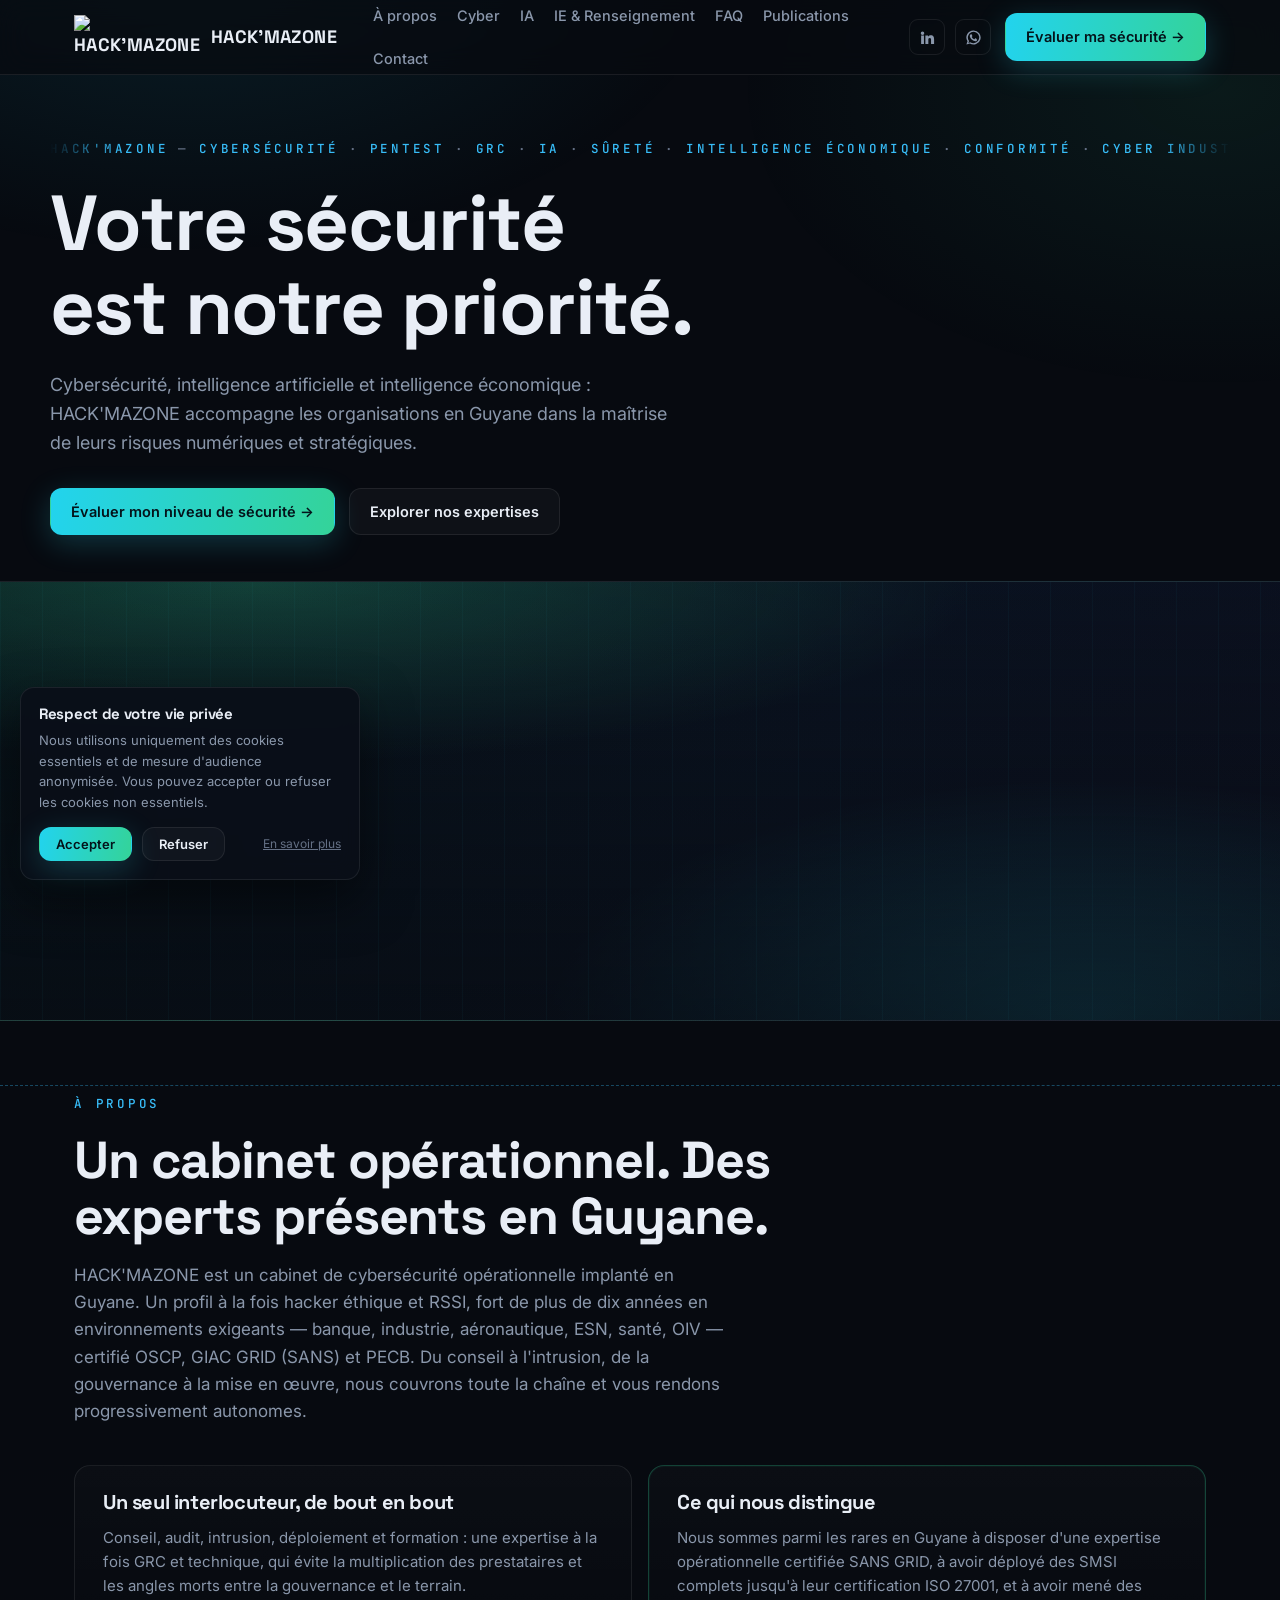
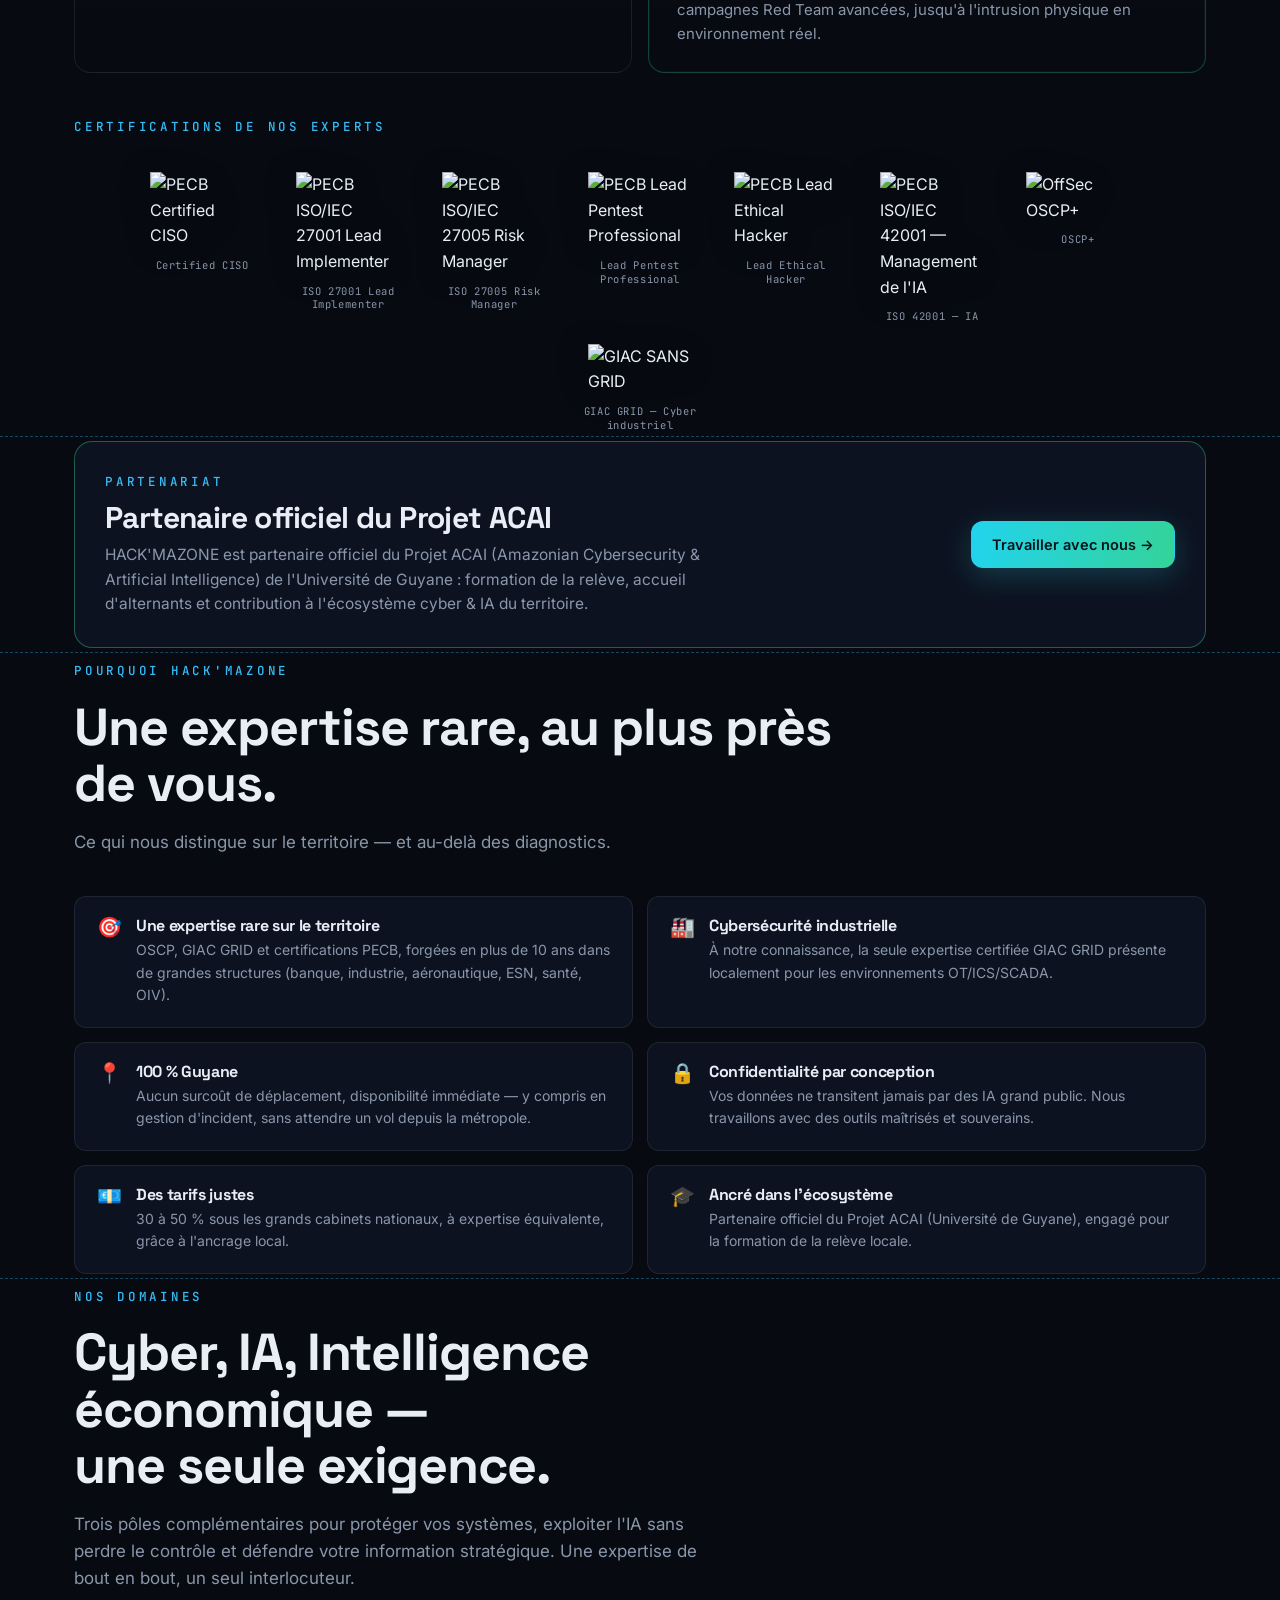
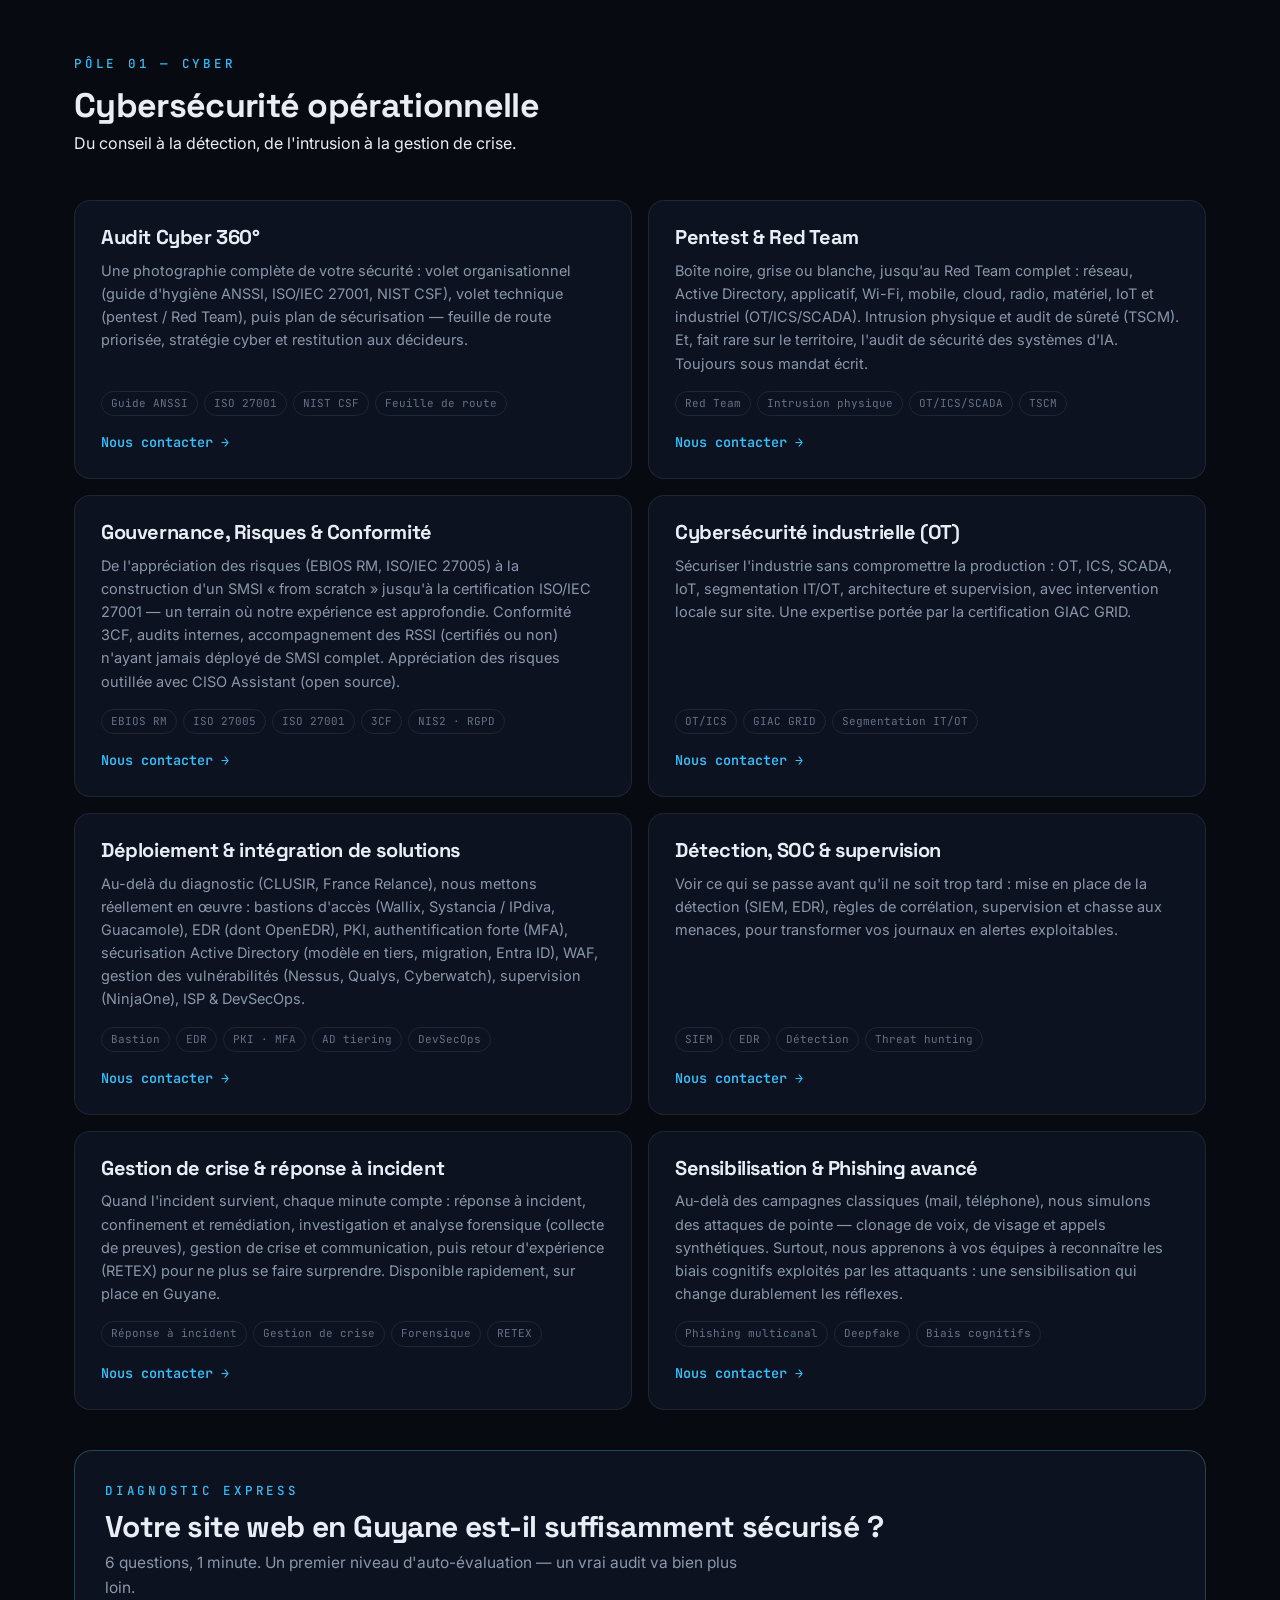
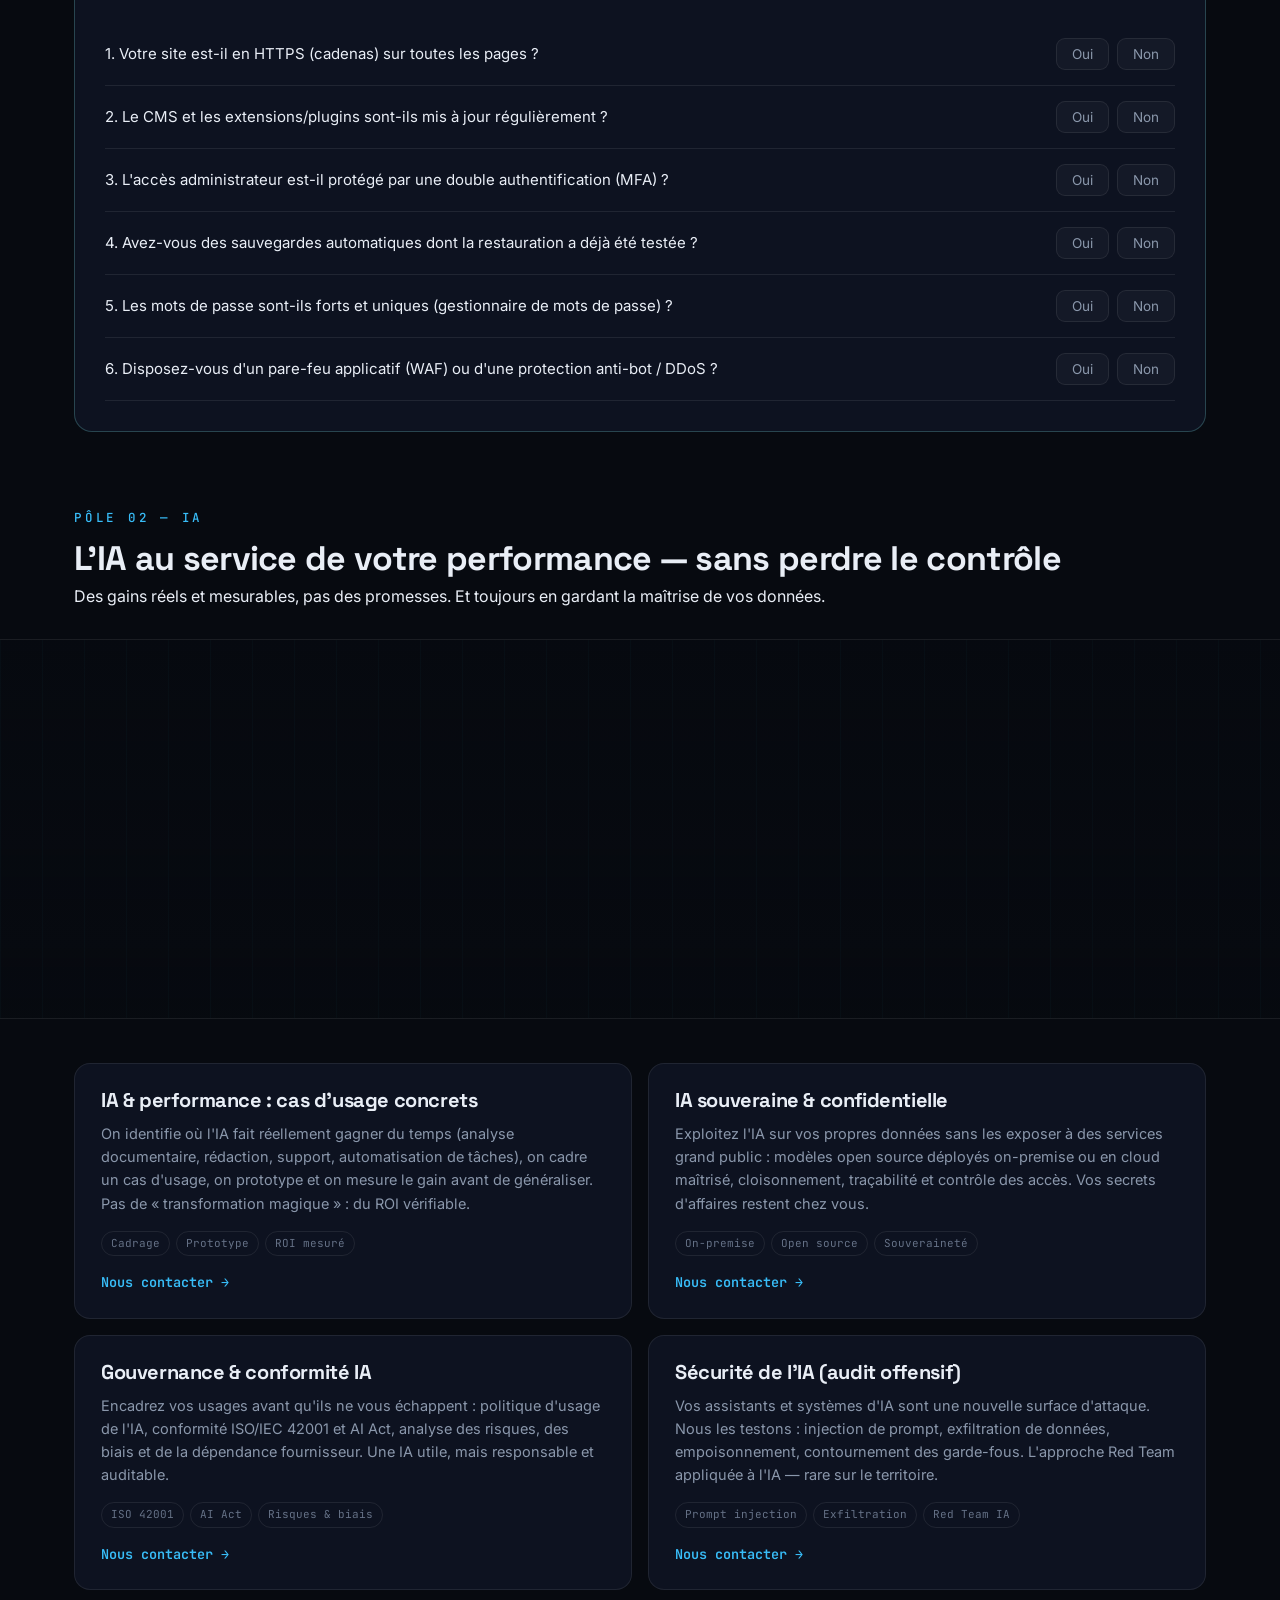
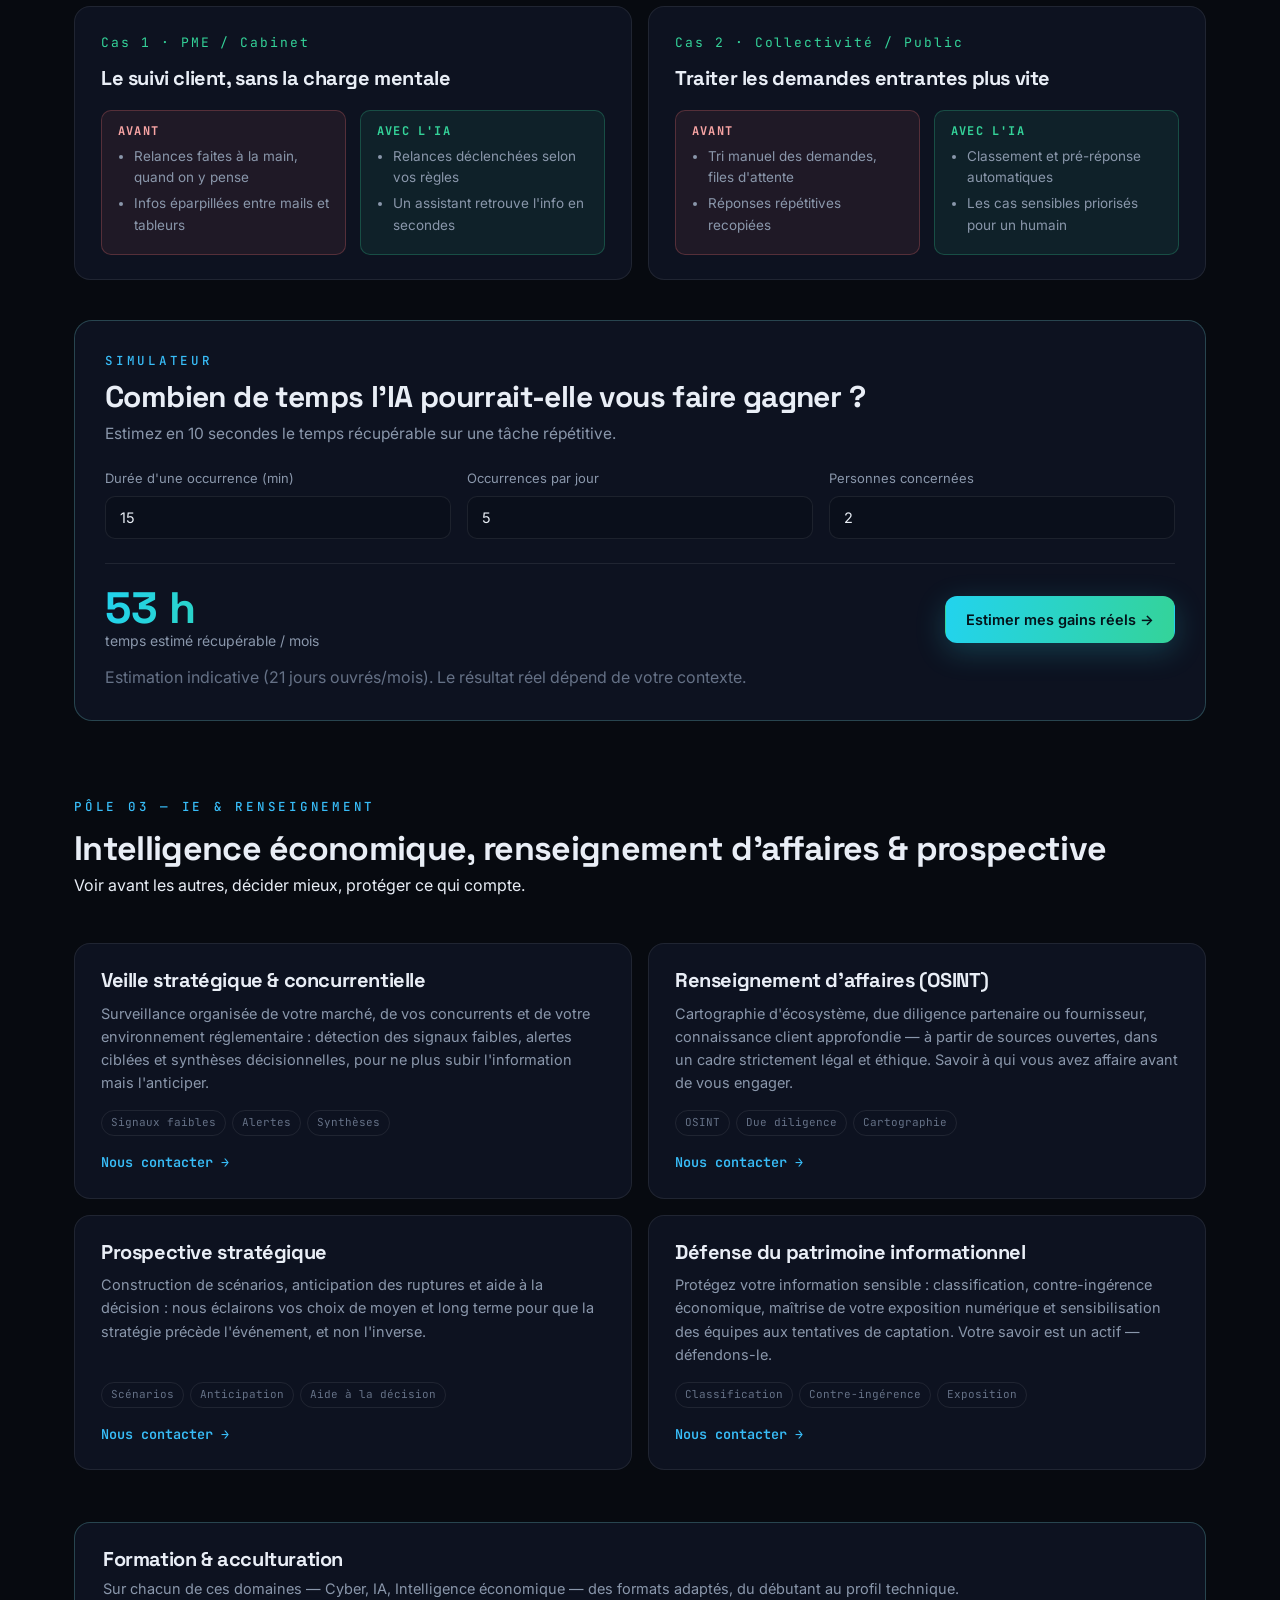
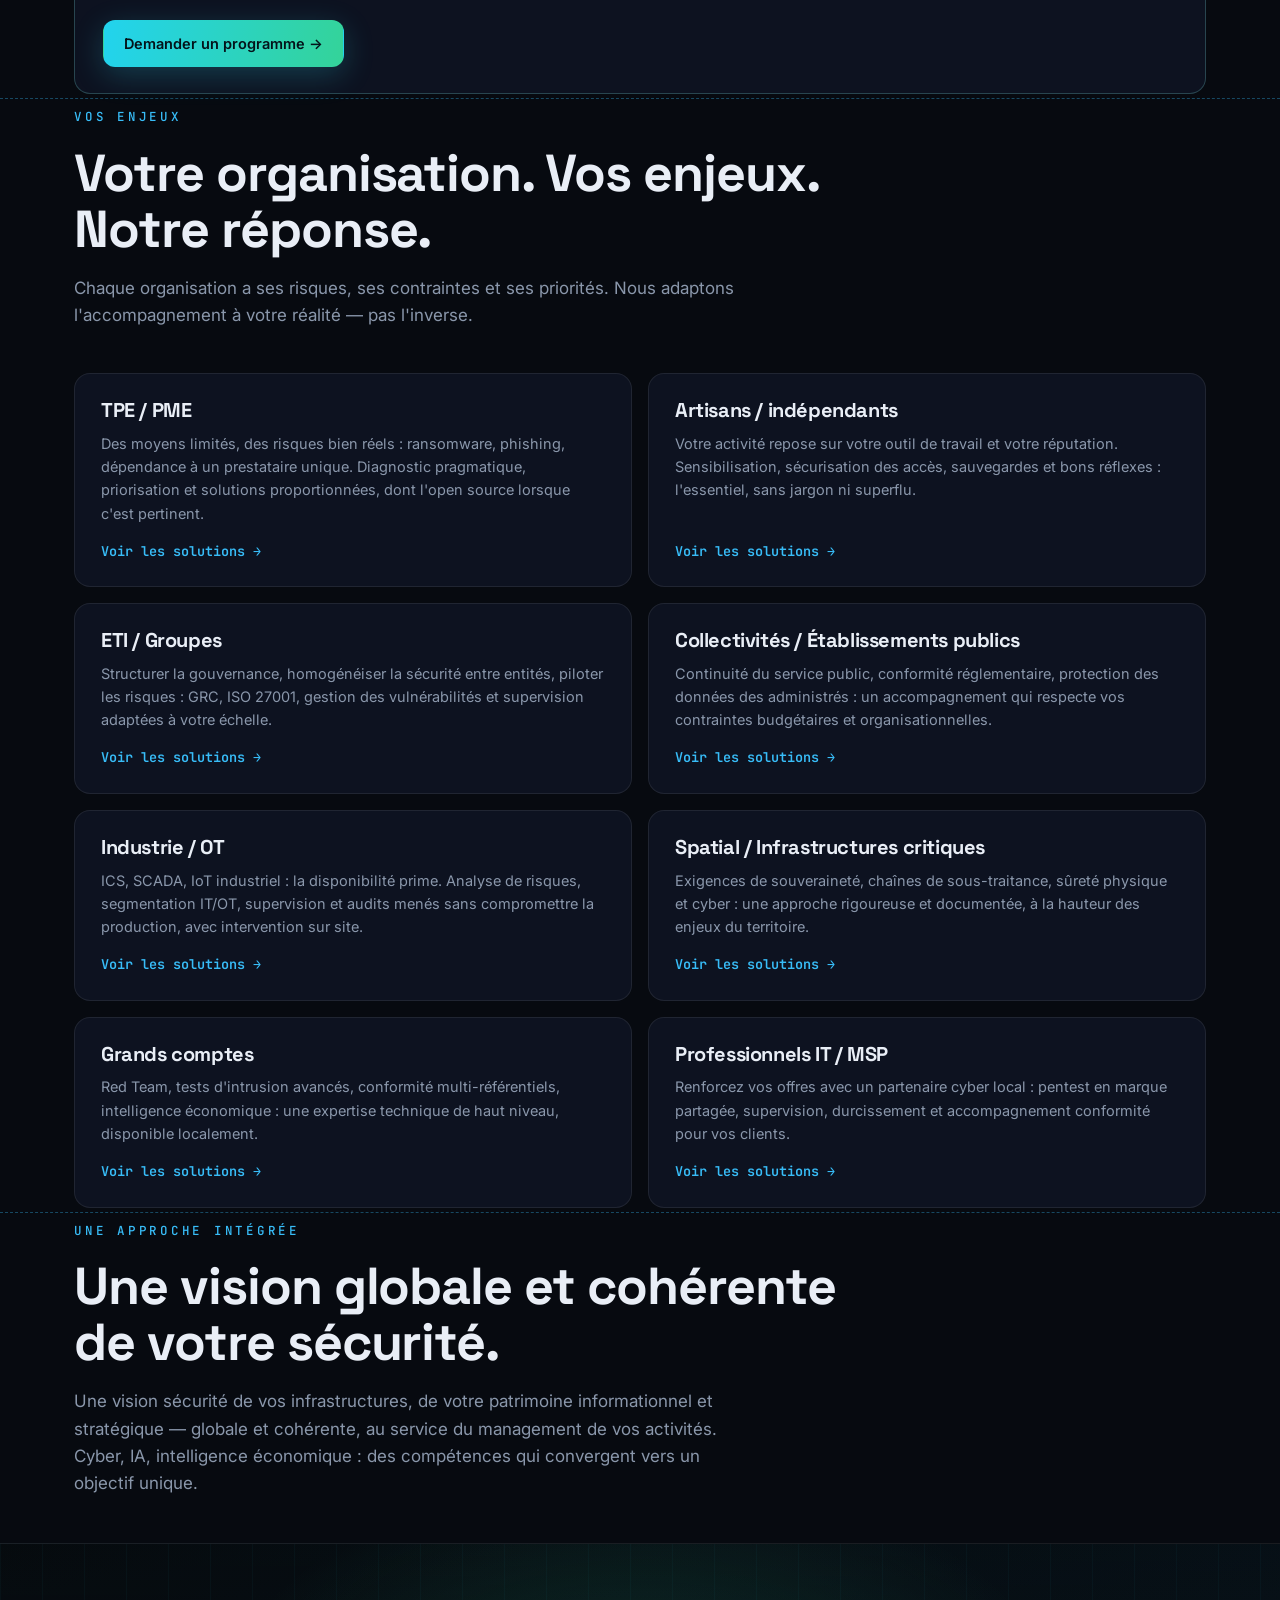
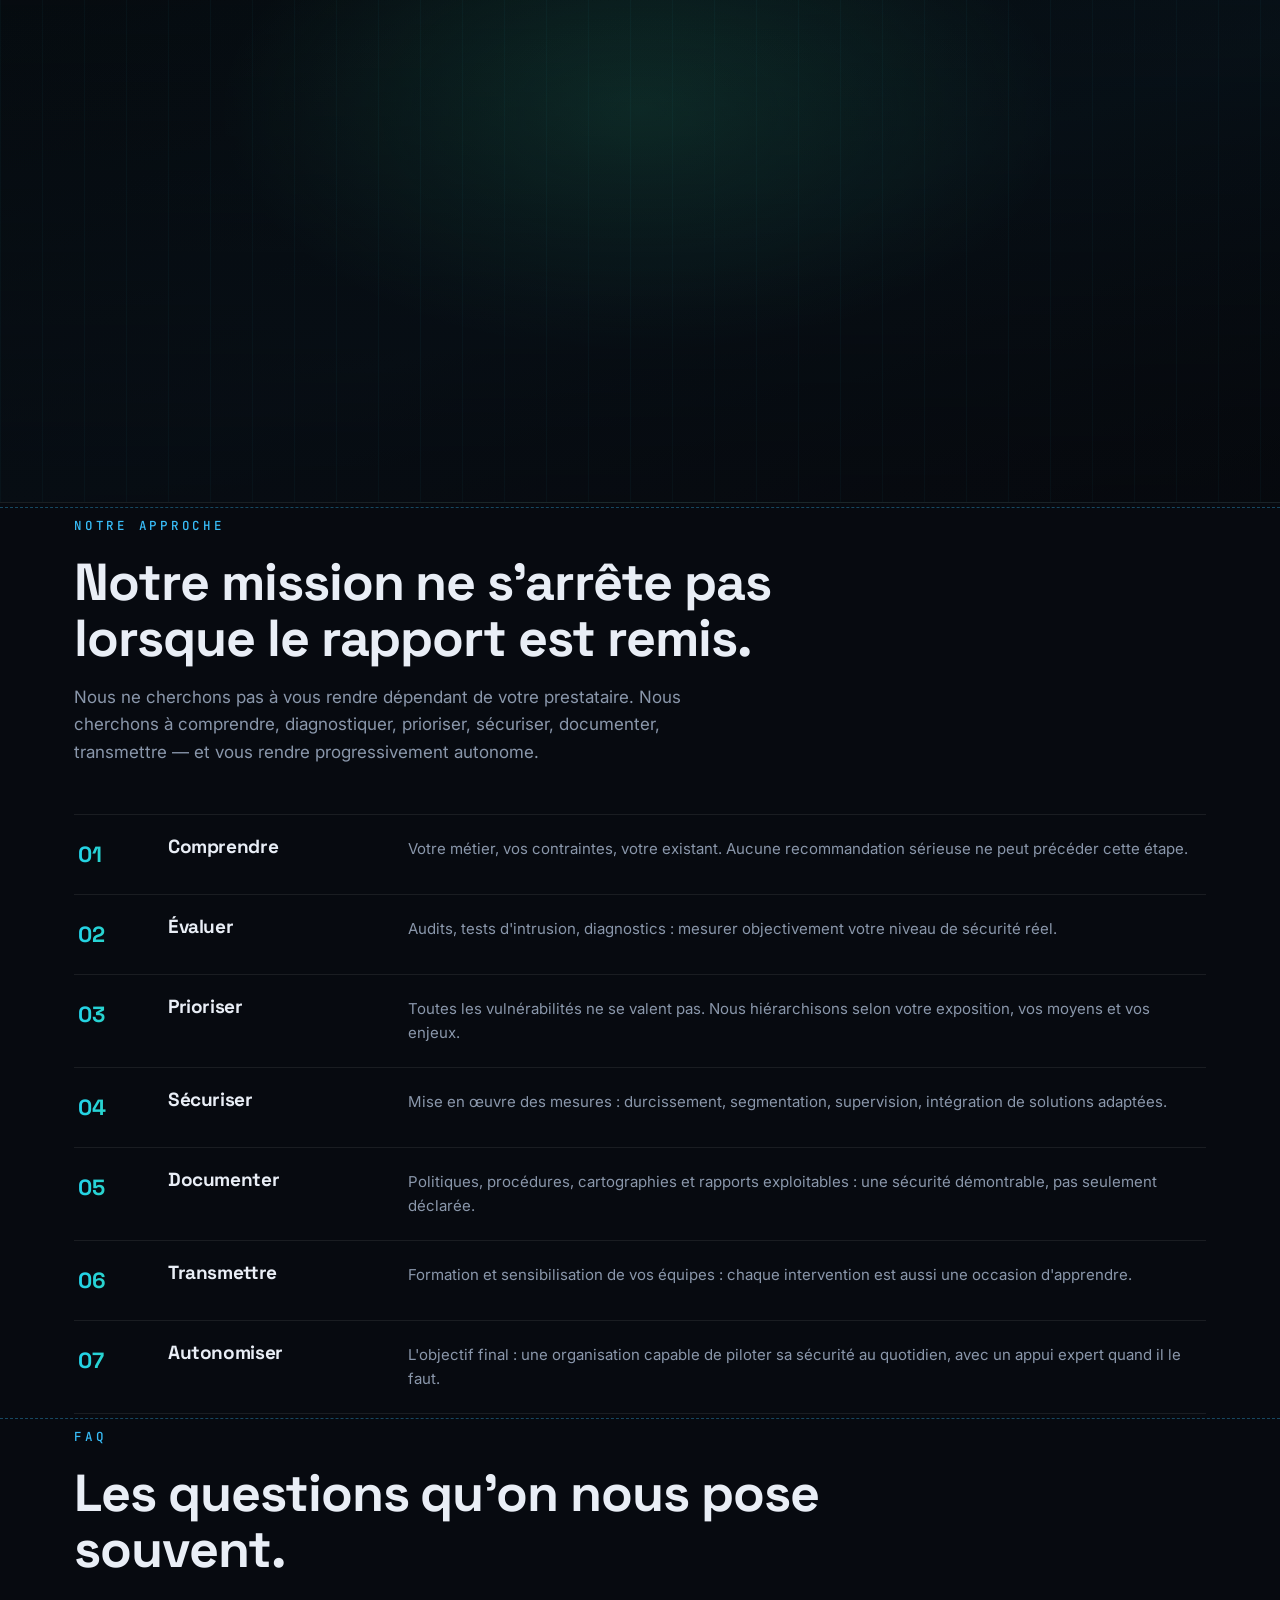
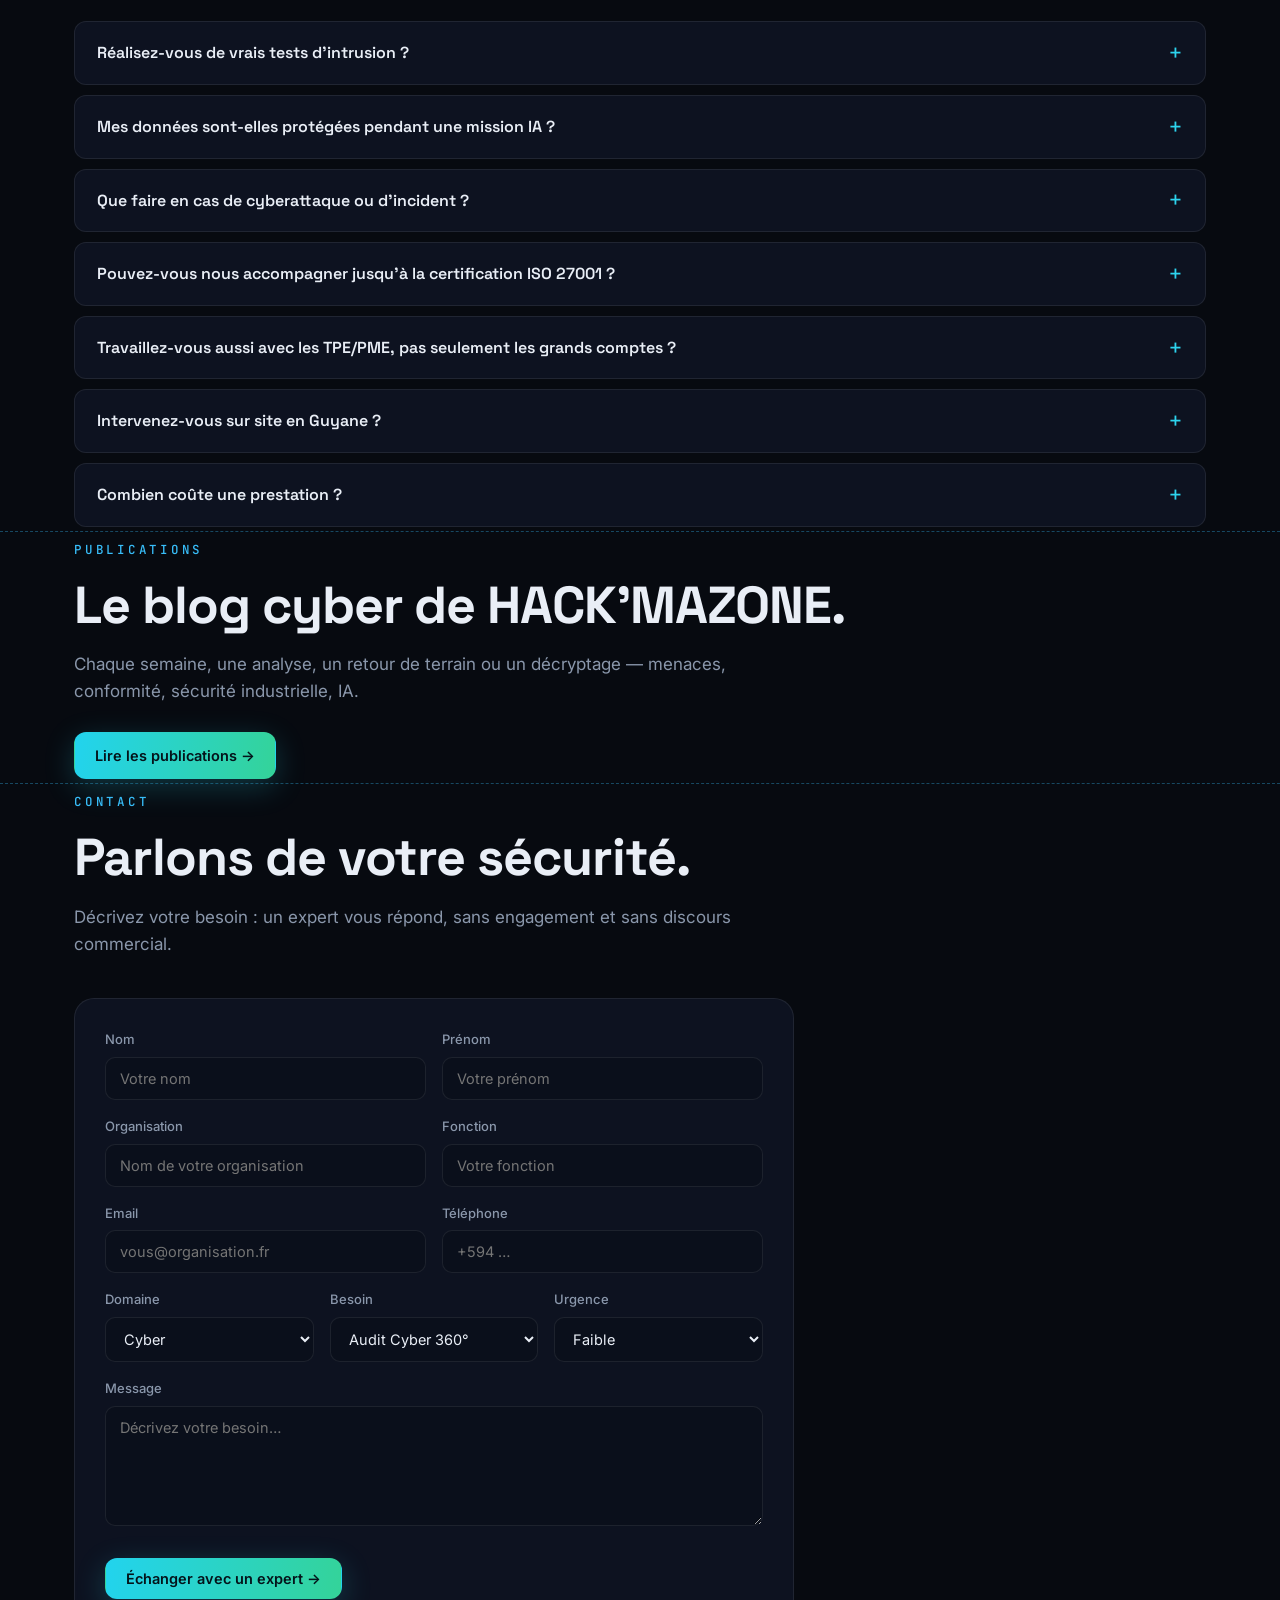
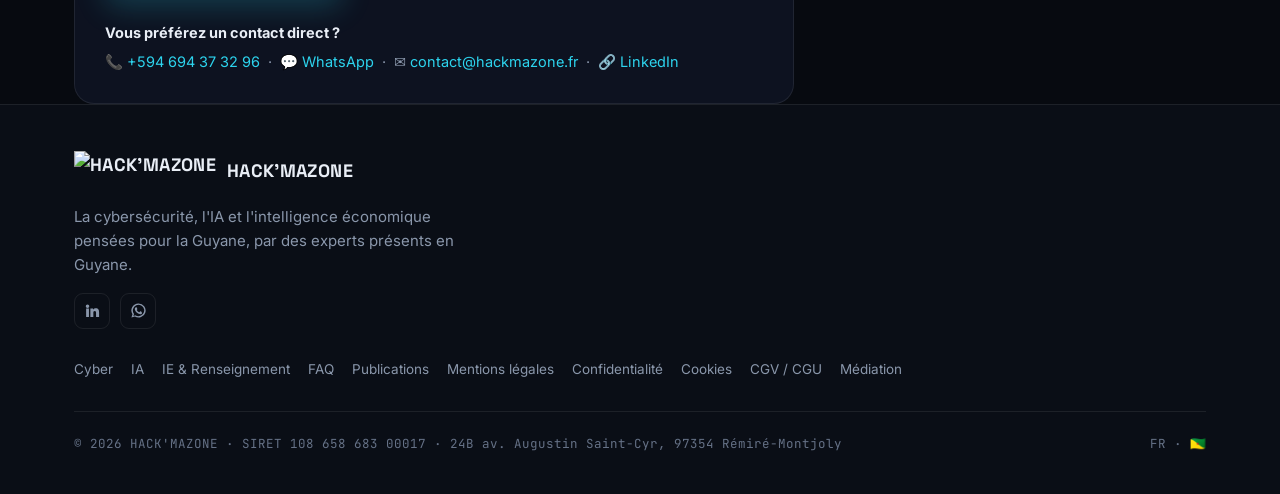
==== commit cc921bdb: "Add files via upload" ====
--- a/index.html
+++ b/index.html
@@ -36,7 +36,7 @@
     </nav>
     <div class="nav-right">
       <div class="socials">
-        <a href="https://www.linkedin.com/in/VOTRE-PROFIL" target="_blank" rel="noopener" aria-label="LinkedIn" title="LinkedIn">
+        <a href="https://www.linkedin.com/in/hackmazone" target="_blank" rel="noopener" aria-label="LinkedIn" title="LinkedIn">
           <svg viewBox="0 0 24 24" fill="currentColor"><path d="M4.98 3.5a2.5 2.5 0 11-.02 5 2.5 2.5 0 01.02-5zM3 9h4v12H3zM9 9h3.8v1.7h.05c.53-1 1.8-2 3.7-2 4 0 4.75 2.6 4.75 6V21H17v-5.3c0-1.3 0-2.9-1.8-2.9s-2 1.4-2 2.8V21H9z"/></svg>
         </a>
         <a href="https://wa.me/594694373296" target="_blank" rel="noopener" aria-label="WhatsApp" title="WhatsApp">
@@ -89,16 +89,15 @@
   <div style="margin-top:40px">
     <span class="eyebrow">Certifications de nos experts</span>
     <div class="badges reveal">
-      <div class="badge"><div><div class="org">PECB</div><div class="ttl">Certified CISO</div></div></div>
-      <div class="badge"><div><div class="org">PECB</div><div class="ttl">ISO/IEC 27001 Lead Implementer</div></div></div>
-      <div class="badge"><div><div class="org">PECB</div><div class="ttl">ISO/IEC 27005 Risk Manager</div></div></div>
-      <div class="badge"><div><div class="org">PECB</div><div class="ttl">Lead Pentest Professional</div></div></div>
-      <div class="badge"><div><div class="org">PECB</div><div class="ttl">Lead Ethical Hacker</div></div></div>
-      <div class="badge"><div><div class="org">PECB</div><div class="ttl">ISO/IEC 42001 — Management de l'IA</div></div></div>
-      <div class="badge"><div><div class="org">OffSec</div><div class="ttl">OSCP+</div></div></div>
-      <div class="badge"><div><div class="org">GIAC · SANS</div><div class="ttl">GRID — Cyber industriel</div></div></div>
-    </div>
-    <p class="badge-note">→ Remplace ces badges par tes visuels officiels : dépose-les dans <code>assets/badges/</code> (Credly / PECB / OffSec).</p>
+      <div class="badge"><img src="assets/badges/pecb-ciso.png" alt="PECB Certified CISO"><span class="cap">Certified CISO</span></div>
+      <div class="badge"><img src="assets/badges/pecb-27001.png" alt="PECB ISO/IEC 27001 Lead Implementer"><span class="cap">ISO 27001 Lead Implementer</span></div>
+      <div class="badge"><img src="assets/badges/pecb-27005.png" alt="PECB ISO/IEC 27005 Risk Manager"><span class="cap">ISO 27005 Risk Manager</span></div>
+      <div class="badge"><img src="assets/badges/pecb-pentest.png" alt="PECB Lead Pentest Professional"><span class="cap">Lead Pentest Professional</span></div>
+      <div class="badge"><img src="assets/badges/pecb-cleh.png" alt="PECB Lead Ethical Hacker"><span class="cap">Lead Ethical Hacker</span></div>
+      <div class="badge"><img src="assets/badges/pecb-42001.png" alt="PECB ISO/IEC 42001 — Management de l'IA"><span class="cap">ISO 42001 — IA</span></div>
+      <div class="badge"><img src="assets/badges/oscp.png" alt="OffSec OSCP+"><span class="cap">OSCP+</span></div>
+      <div class="badge"><img src="assets/badges/sans-grid.png" alt="GIAC SANS GRID"><span class="cap">GIAC GRID — Cyber industriel</span></div>
+    </div>
   </div>
 </section>
 
@@ -337,8 +336,8 @@
     <p class="lead">Décrivez votre besoin : un expert vous répond, sans engagement et sans discours commercial.</p>
   </div>
 
-  <!-- ⚠️ Remplacer VOTRE_ID par votre identifiant Formspree (voir README) -->
-  <form class="form reveal" action="https://formspree.io/f/VOTRE_ID" method="POST">
+  <!-- Formulaire via FormSubmit (aucun compte requis). Au 1er envoi, un email de confirmation arrive sur kevin.cannet@hackmazone.fr : clique le lien une fois, puis le formulaire fonctionne. -->
+  <form class="form reveal" action="https://formsubmit.co/kevin.cannet@hackmazone.fr" method="POST">
     <div class="frow">
       <div class="field"><label>Nom</label><input name="nom" placeholder="Votre nom" required></div>
       <div class="field"><label>Prénom</label><input name="prenom" placeholder="Votre prénom"></div>
@@ -367,7 +366,7 @@
       📞 <a href="tel:+594694373296">+594 694 37 32 96</a> &nbsp;·&nbsp;
       💬 <a href="https://wa.me/594694373296" target="_blank" rel="noopener">WhatsApp</a> &nbsp;·&nbsp;
       ✉️ <a href="mailto:contact@hackmazone.fr">contact@hackmazone.fr</a> &nbsp;·&nbsp;
-      🔗 <a href="https://www.linkedin.com/in/VOTRE-PROFIL" target="_blank" rel="noopener">LinkedIn</a>
+      🔗 <a href="https://www.linkedin.com/in/hackmazone" target="_blank" rel="noopener">LinkedIn</a>
     </div>
   </form>
 </section>
@@ -385,7 +384,7 @@
         </div>
         <p class="foot-tag">La cybersécurité, l'IA et l'intelligence économique pensées pour la Guyane, par des experts présents en Guyane.</p>
         <div class="socials" style="margin-top:16px">
-          <a href="https://www.linkedin.com/in/VOTRE-PROFIL" target="_blank" rel="noopener" aria-label="LinkedIn"><svg viewBox="0 0 24 24" fill="currentColor"><path d="M4.98 3.5a2.5 2.5 0 11-.02 5 2.5 2.5 0 01.02-5zM3 9h4v12H3zM9 9h3.8v1.7h.05c.53-1 1.8-2 3.7-2 4 0 4.75 2.6 4.75 6V21H17v-5.3c0-1.3 0-2.9-1.8-2.9s-2 1.4-2 2.8V21H9z"/></svg></a>
+          <a href="https://www.linkedin.com/in/hackmazone" target="_blank" rel="noopener" aria-label="LinkedIn"><svg viewBox="0 0 24 24" fill="currentColor"><path d="M4.98 3.5a2.5 2.5 0 11-.02 5 2.5 2.5 0 01.02-5zM3 9h4v12H3zM9 9h3.8v1.7h.05c.53-1 1.8-2 3.7-2 4 0 4.75 2.6 4.75 6V21H17v-5.3c0-1.3 0-2.9-1.8-2.9s-2 1.4-2 2.8V21H9z"/></svg></a>
           <a href="https://wa.me/594694373296" target="_blank" rel="noopener" aria-label="WhatsApp"><svg viewBox="0 0 24 24" fill="currentColor"><path d="M12 2a10 10 0 00-8.5 15.3L2 22l4.8-1.5A10 10 0 1012 2zm0 18a8 8 0 01-4.1-1.1l-.3-.2-2.8.9.9-2.7-.2-.3A8 8 0 1112 20zm4.4-6c-.2-.1-1.4-.7-1.6-.8s-.4-.1-.6.1-.6.8-.8 1-.3.2-.5.1a6.5 6.5 0 01-3.2-2.8c-.2-.4.2-.4.6-1.2.1-.2 0-.3 0-.5s-.6-1.5-.8-2-.4-.4-.6-.4h-.5a1 1 0 00-.7.3c-.2.2-.9.9-.9 2.2s.9 2.5 1 2.7 1.8 2.8 4.4 3.9c1.6.7 2.2.7 3 .6.5 0 1.4-.6 1.6-1.1s.2-1 .1-1.1-.2-.2-.4-.3z"/></svg></a>
         </div>
       </div>
--- a/style.css
+++ b/style.css
@@ -100,16 +100,13 @@
 .icard p{color:var(--muted);font-size:15px}
 .icard--accent{border-color:rgba(52,211,153,.28);box-shadow:inset 0 0 0 1px rgba(52,211,153,.05)}
 
-/* certifications badges */
-.badges{display:flex;flex-wrap:wrap;gap:12px;margin-top:32px}
-.badge{display:flex;align-items:center;gap:12px;background:var(--panel);border:1px solid var(--border);
-  border-radius:12px;padding:12px 16px 12px 14px;min-width:200px;transition:.2s}
-.badge:hover{border-color:var(--border-strong);transform:translateY(-2px)}
-.badge::before{content:"";width:4px;align-self:stretch;border-radius:3px;background:var(--accent)}
-.badge .org{font-family:"JetBrains Mono";font-size:11px;letter-spacing:.14em;color:var(--green);text-transform:uppercase}
-.badge .ttl{font-family:"Space Grotesk";font-weight:600;font-size:14.5px;margin-top:2px}
-.badge img{width:44px;height:44px;object-fit:contain}
-.badge-note{margin-top:14px;color:var(--muted-2);font-size:12.5px;font-family:"JetBrains Mono"}
+/* certifications badges (images officielles) */
+.badges{display:flex;flex-wrap:wrap;gap:20px 26px;margin-top:34px;align-items:flex-start;justify-content:center}
+.badge{display:flex;flex-direction:column;align-items:center;gap:10px;width:120px;transition:transform .2s}
+.badge:hover{transform:translateY(-4px)}
+.badge img{width:104px;height:auto;object-fit:contain;filter:drop-shadow(0 6px 16px rgba(0,0,0,.4))}
+.badge .cap{font-family:"JetBrains Mono";font-size:10.5px;letter-spacing:.06em;color:var(--muted);text-align:center;line-height:1.3}
+.badge-note{margin-top:20px;color:var(--muted-2);font-size:12.5px;font-family:"JetBrains Mono";text-align:center}
 
 /* cards grid */
 .grid-2{display:grid;grid-template-columns:repeat(2,1fr);gap:16px;margin-top:44px}
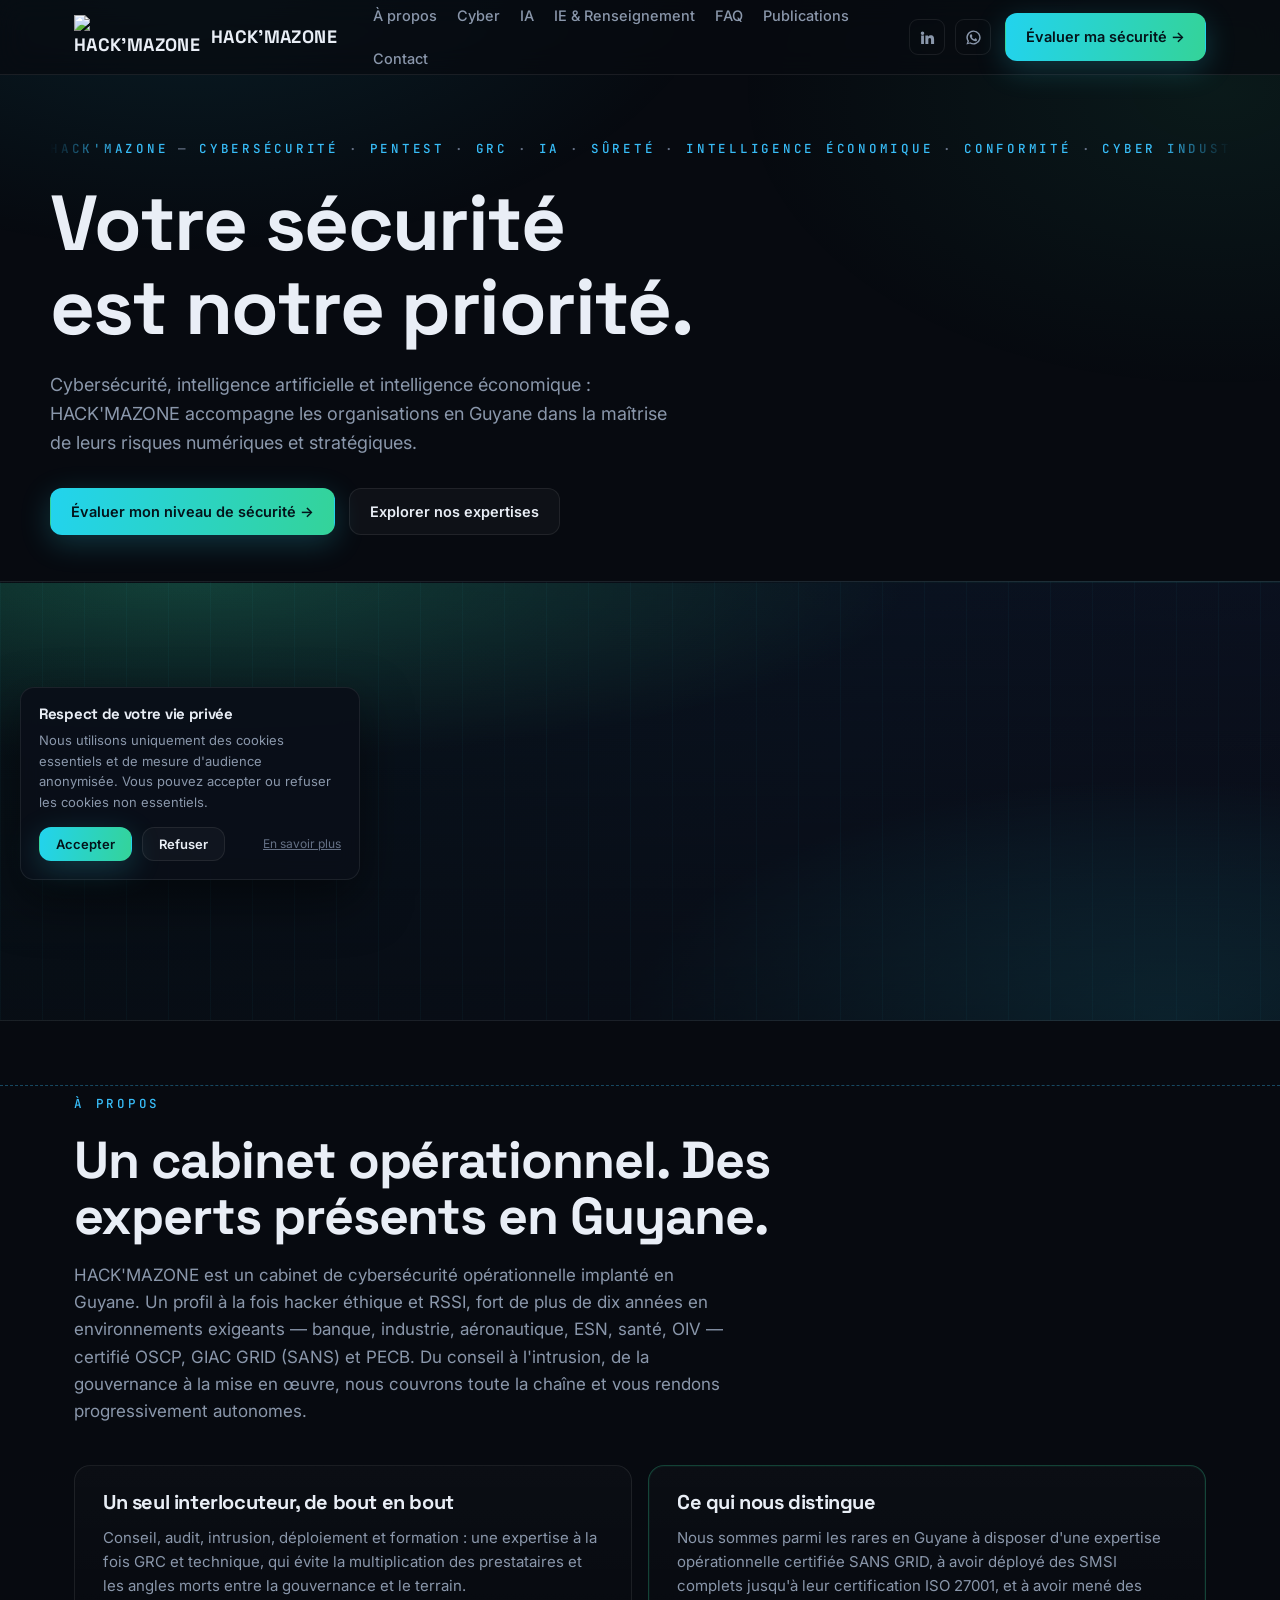
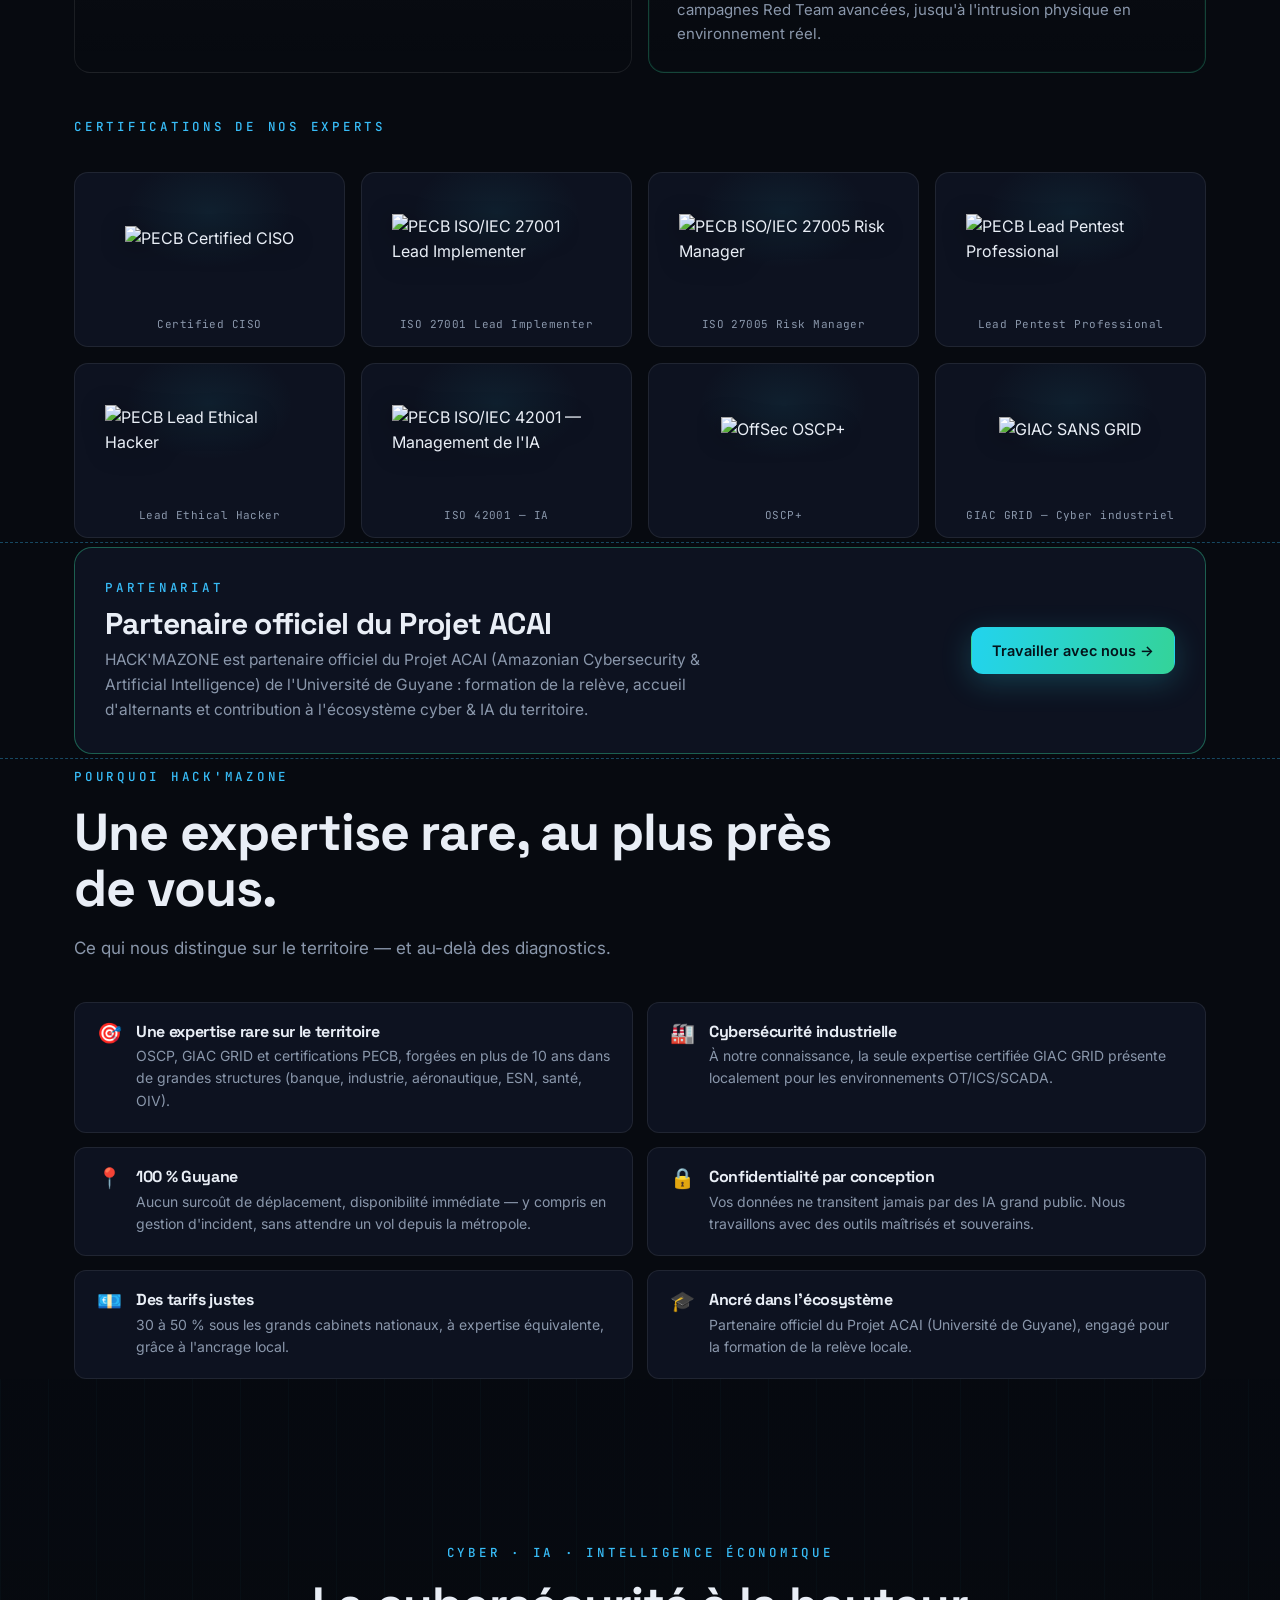
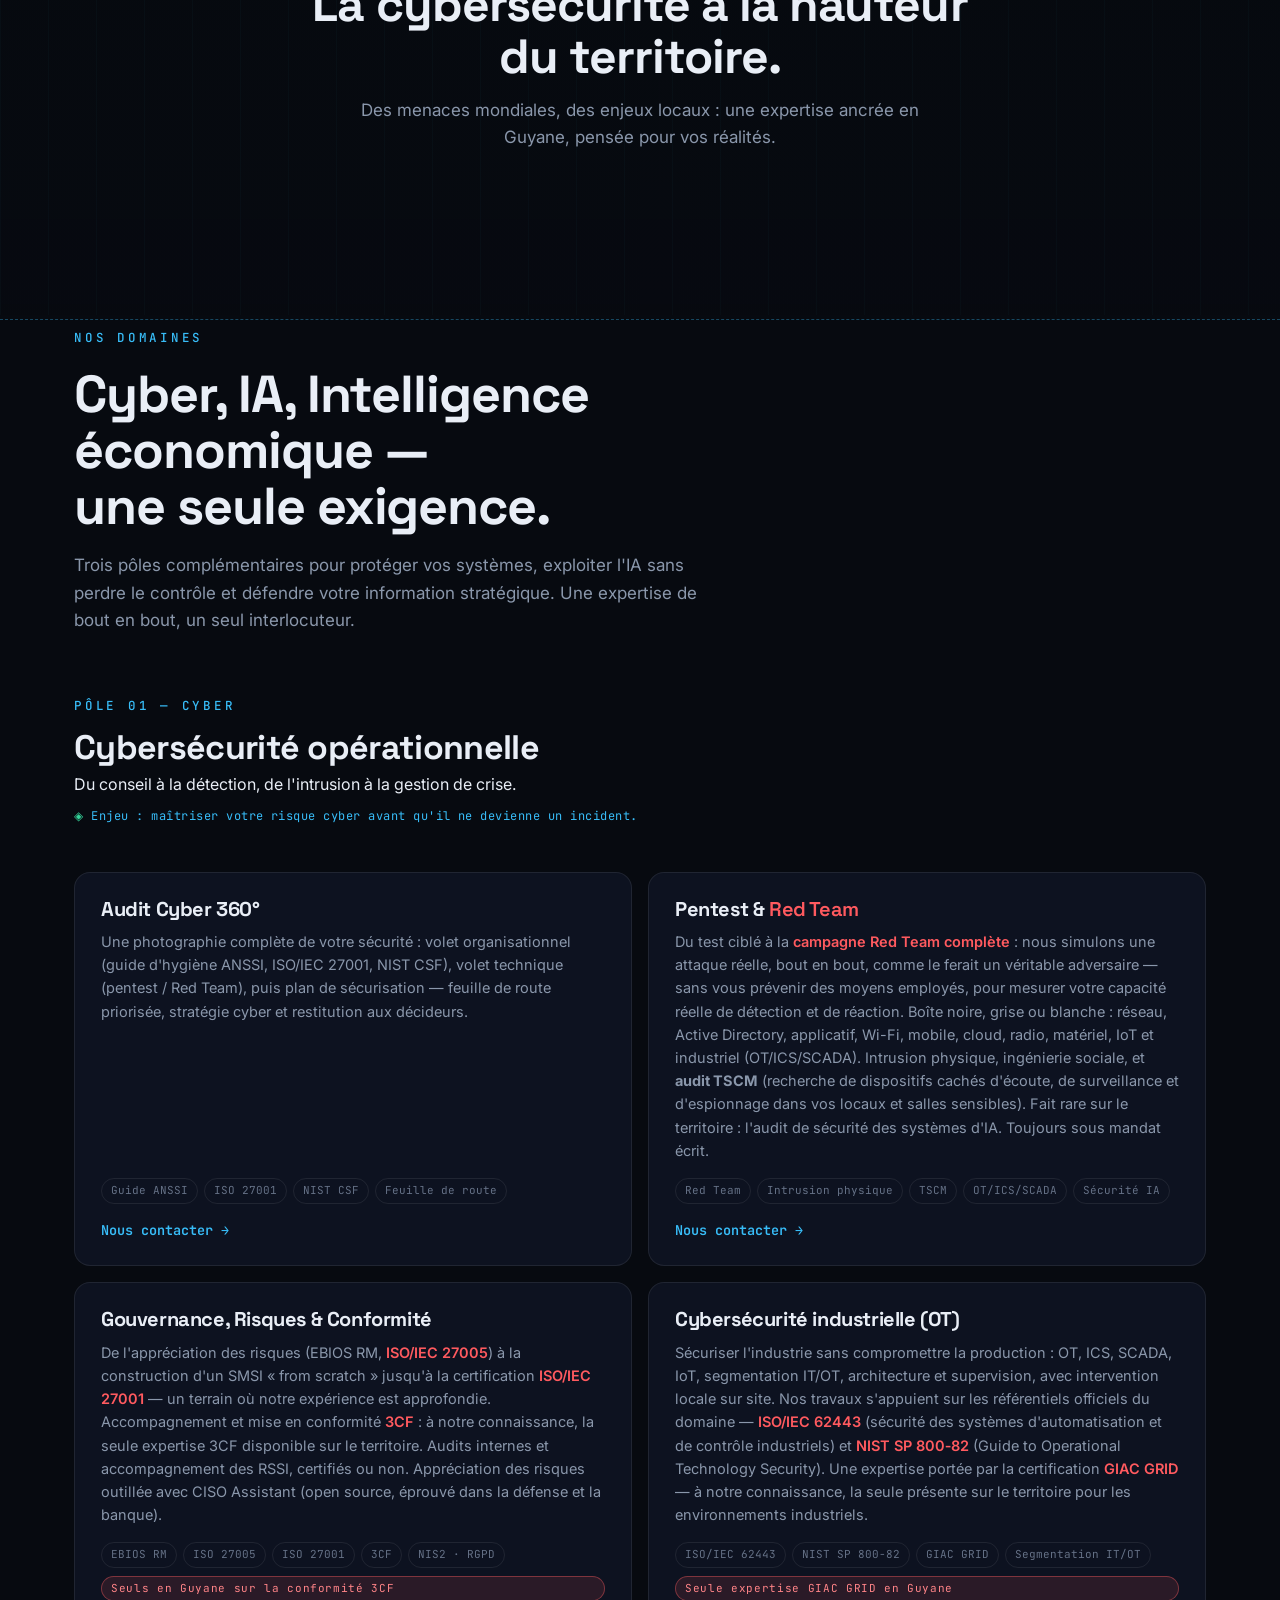
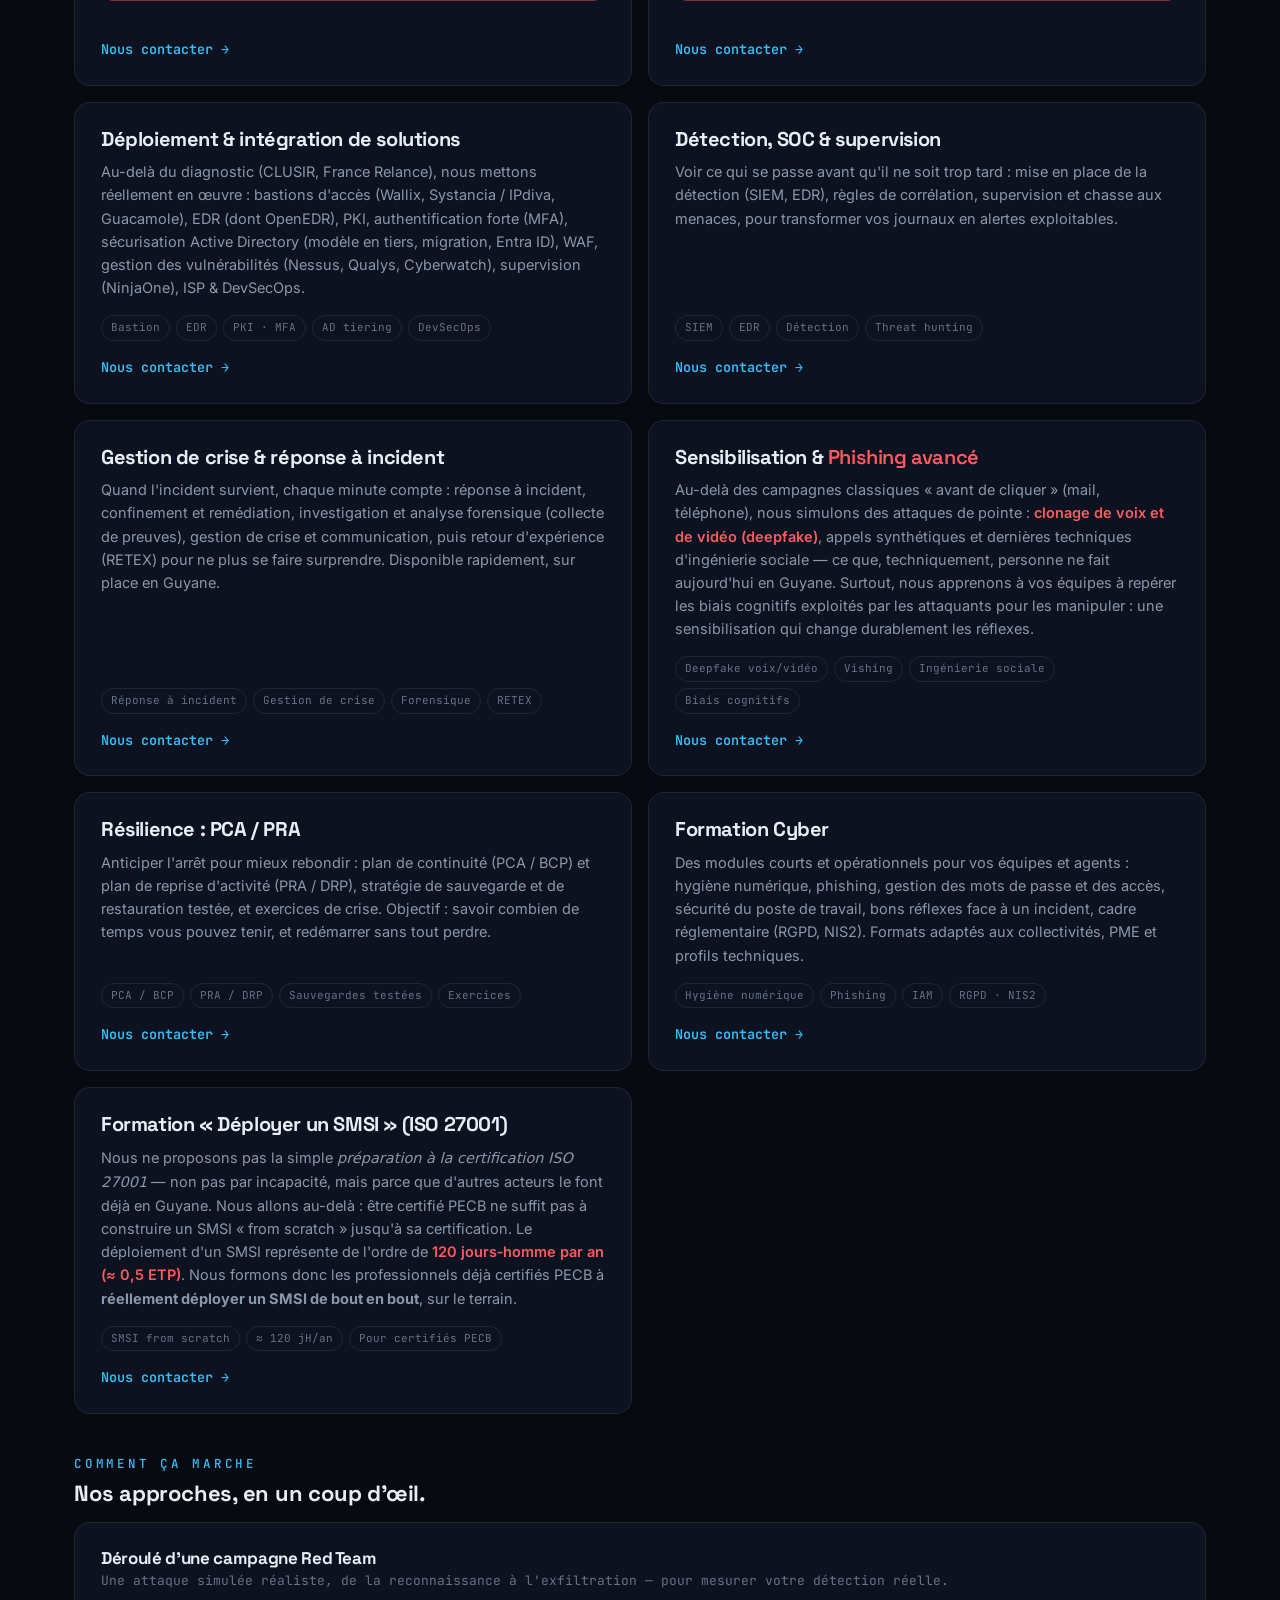
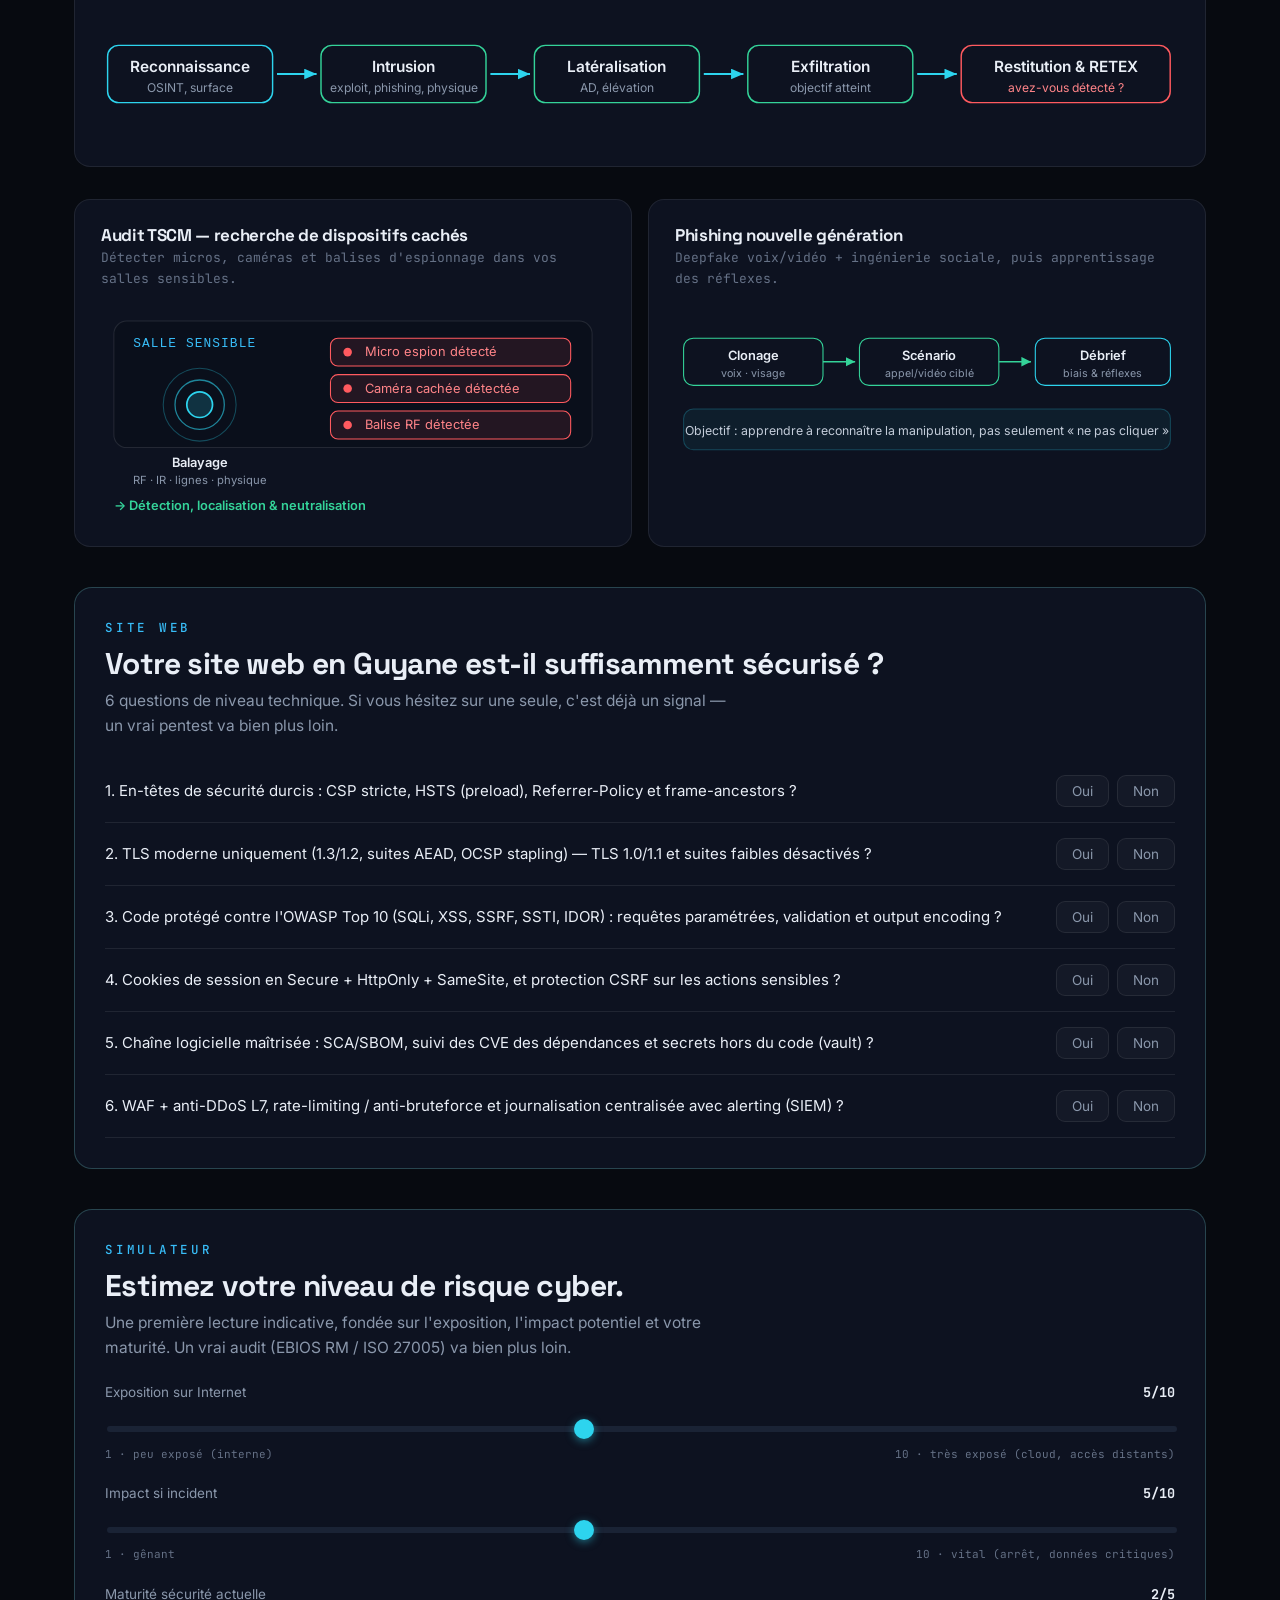
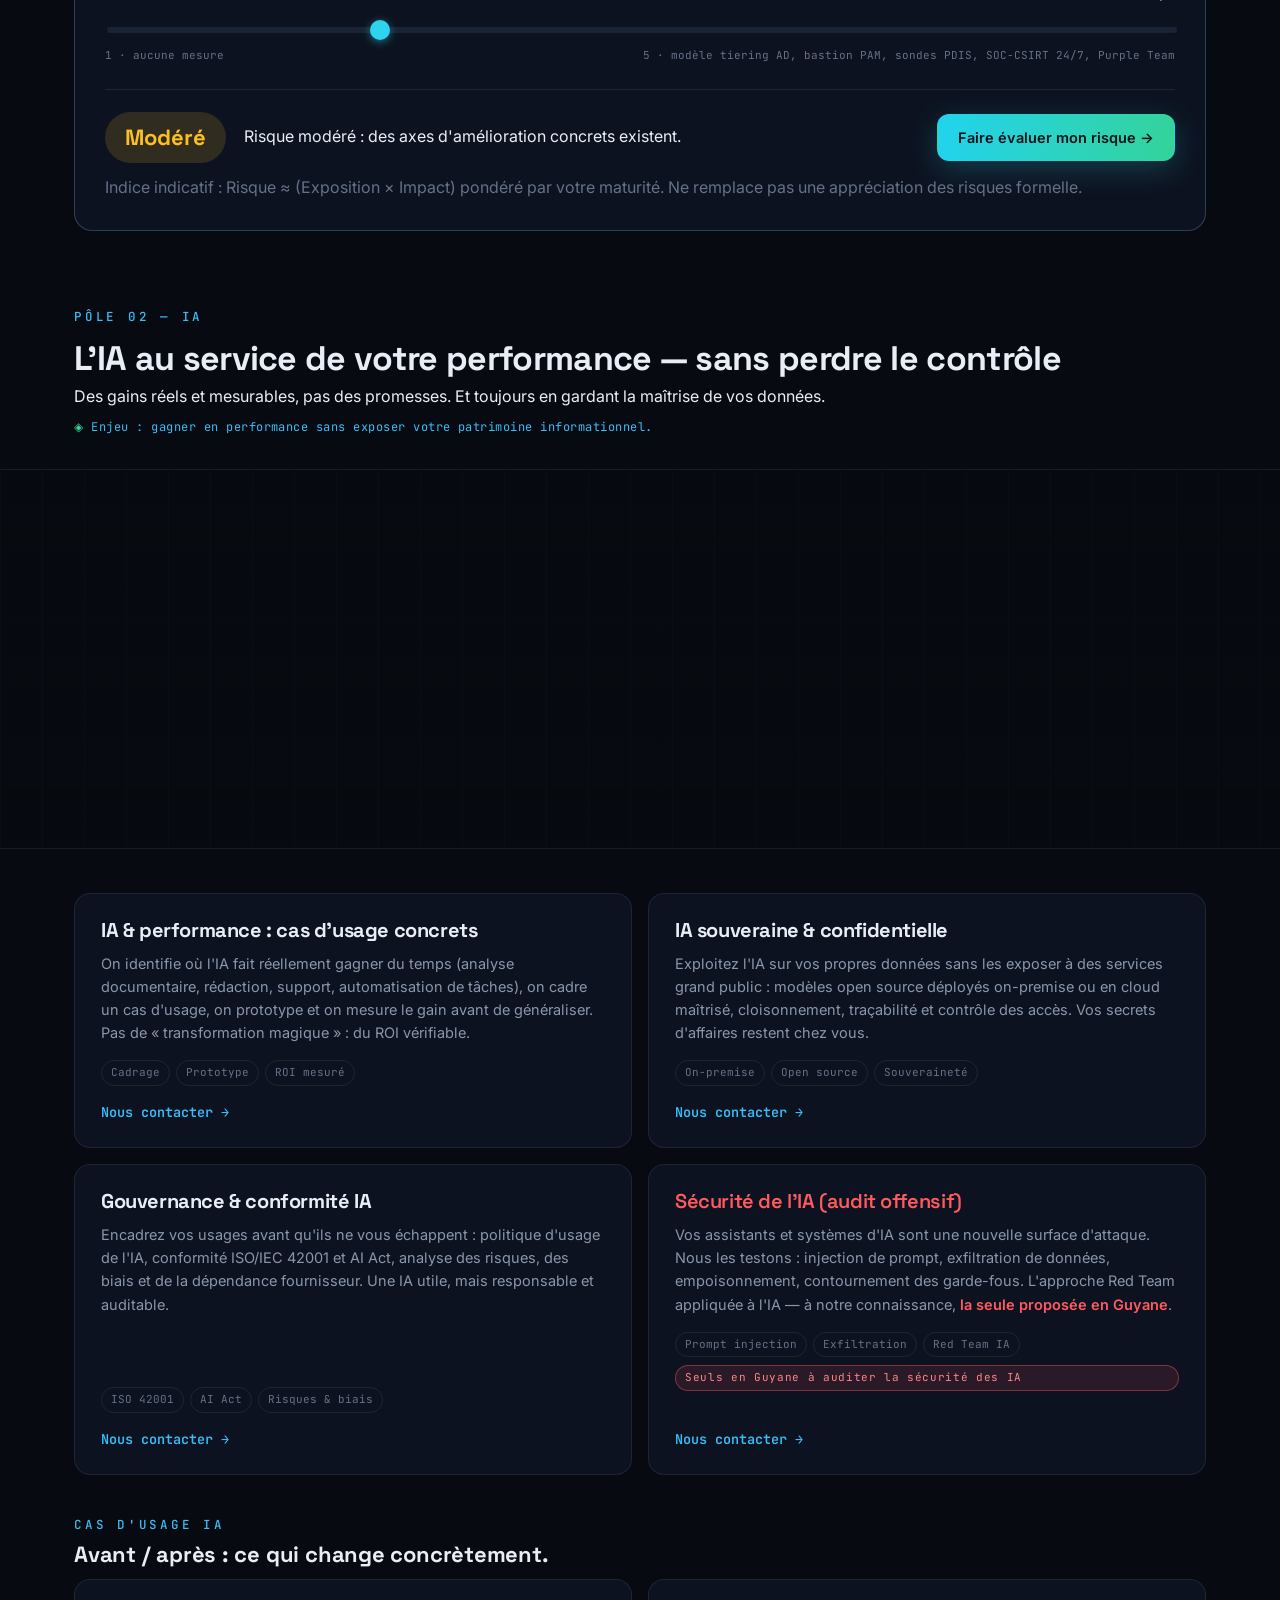
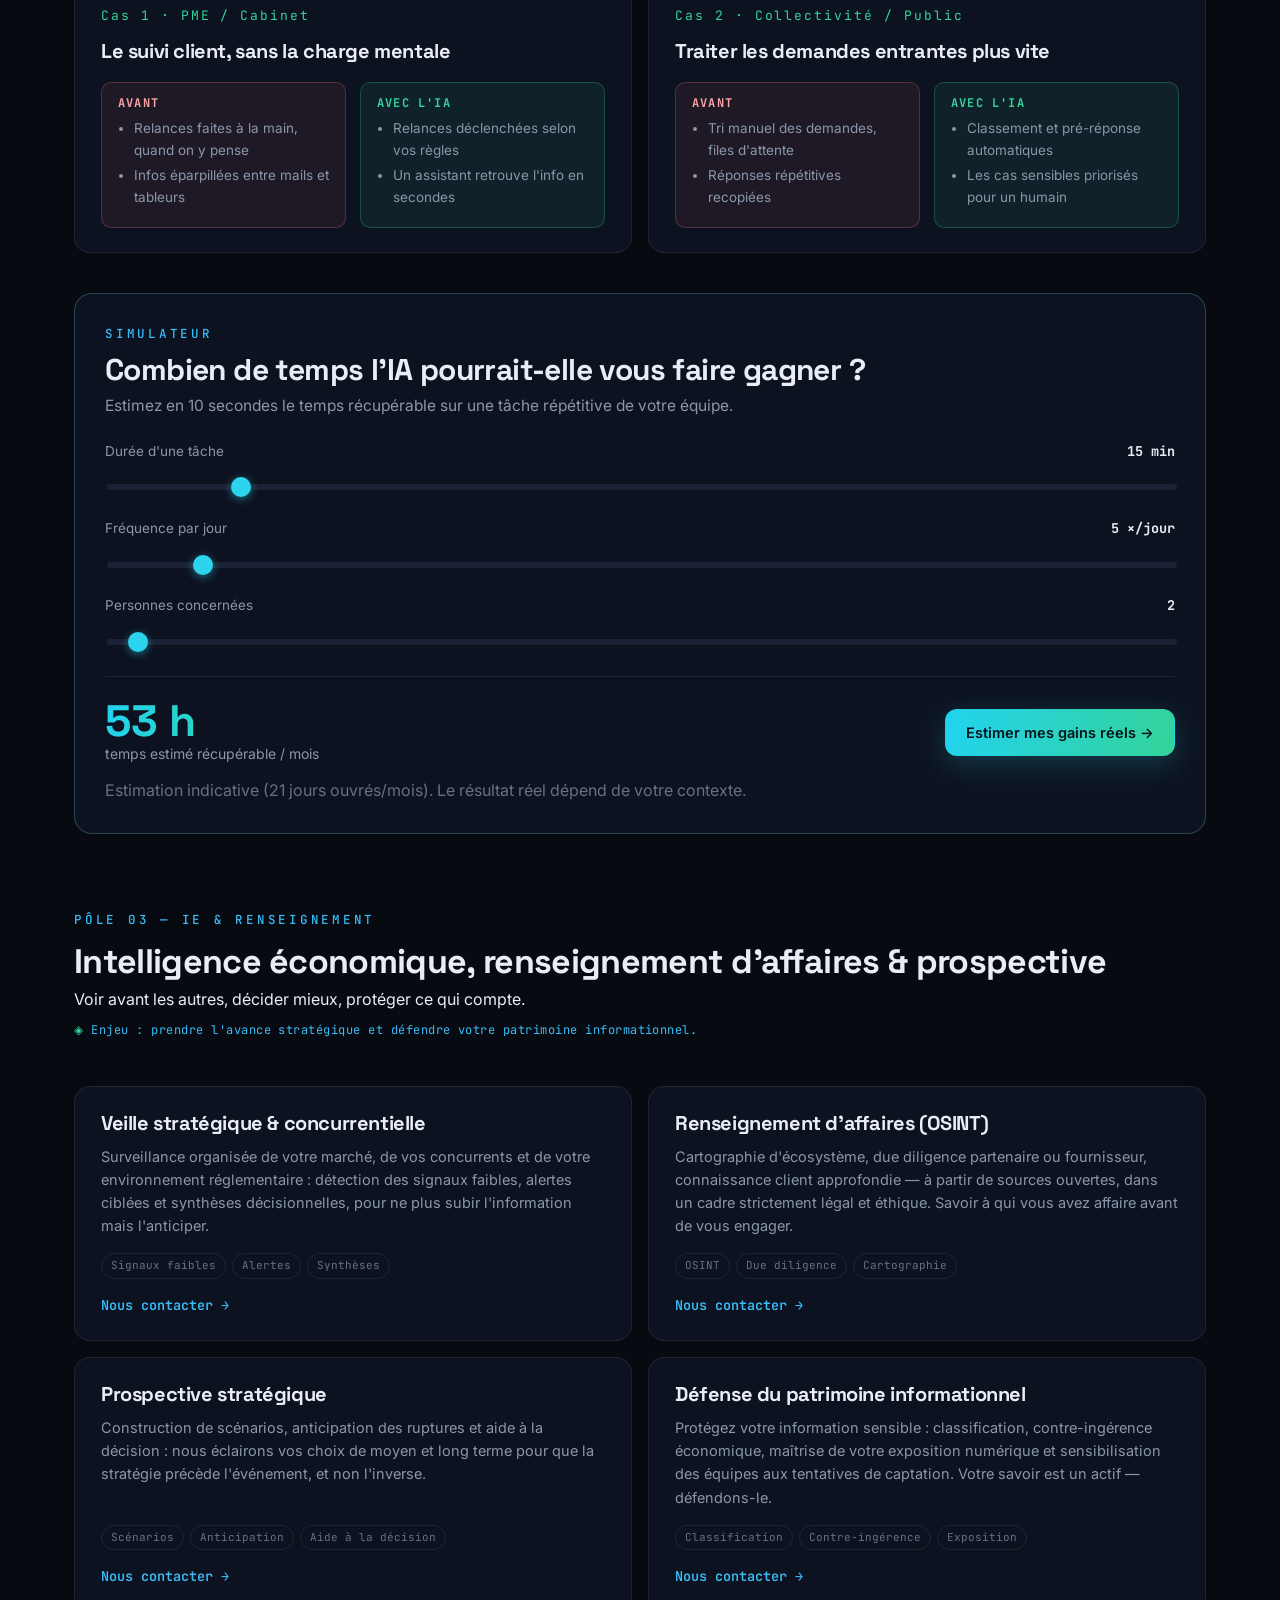
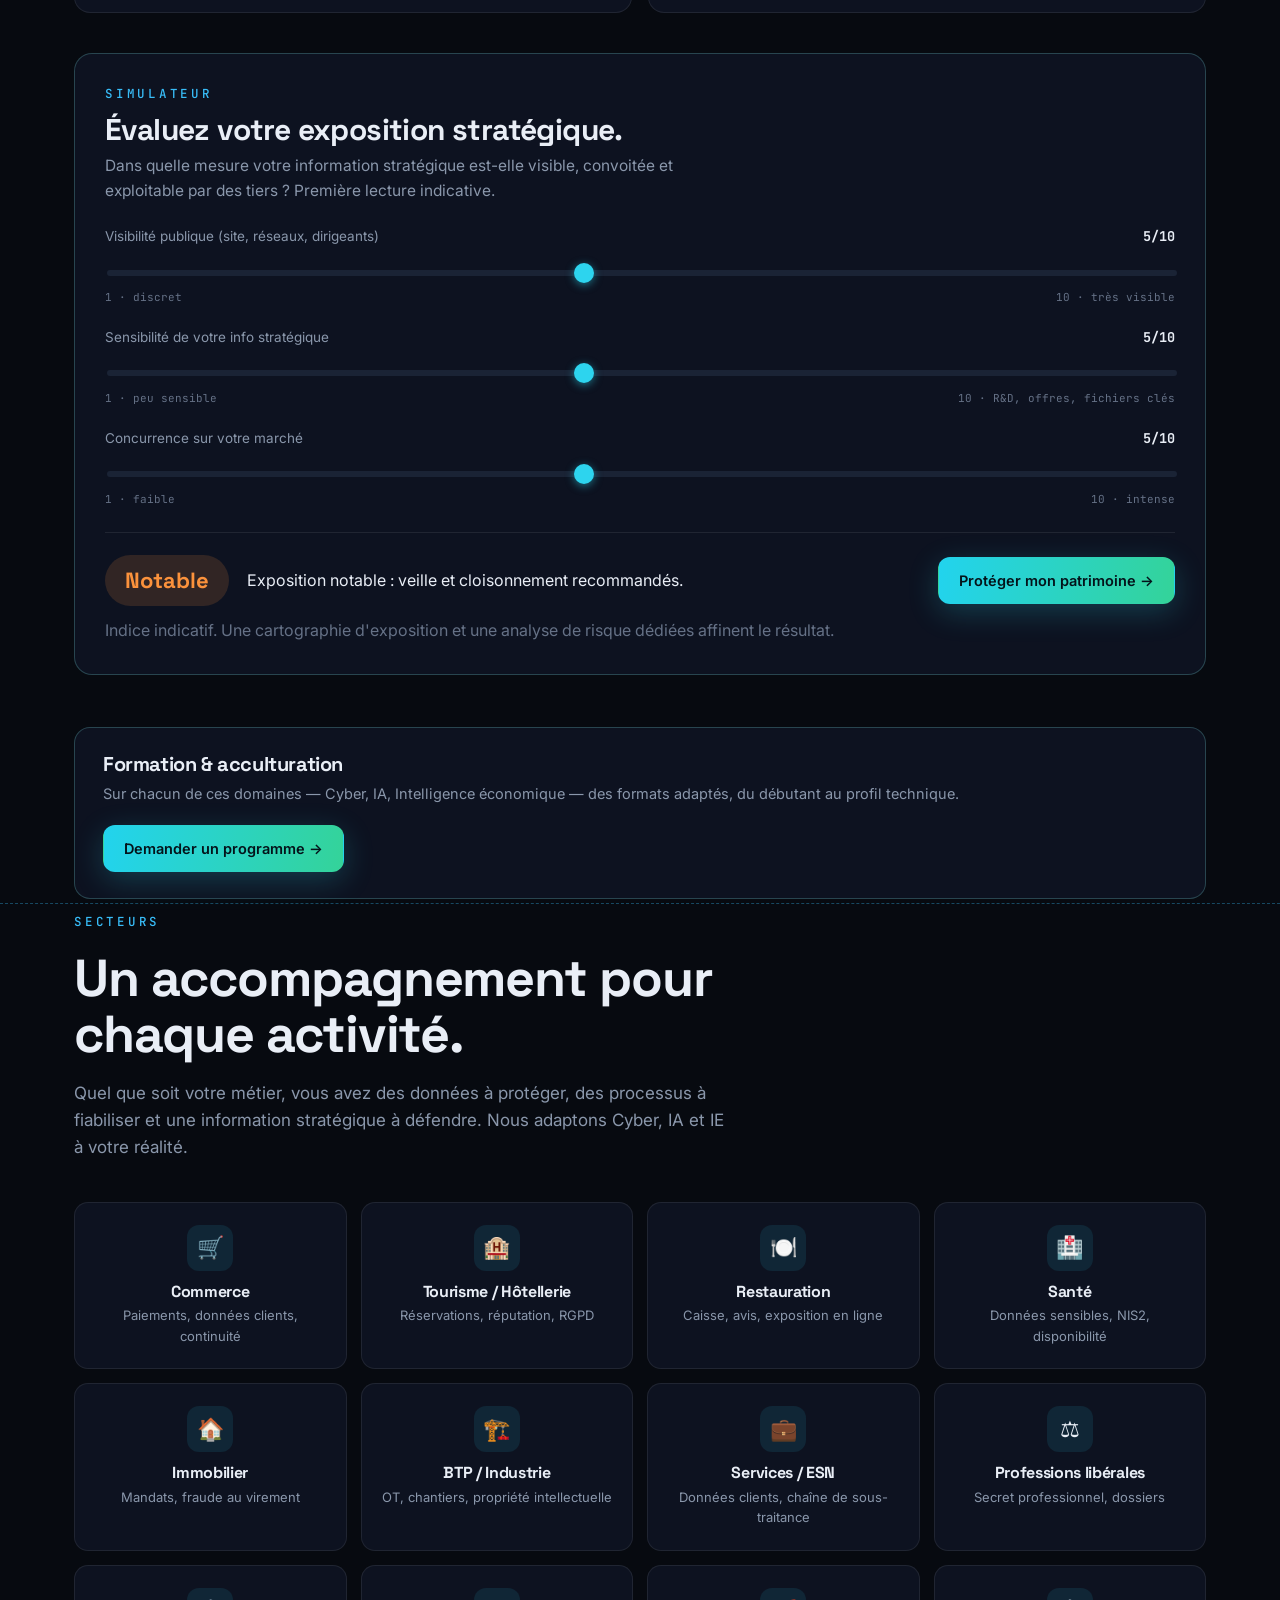
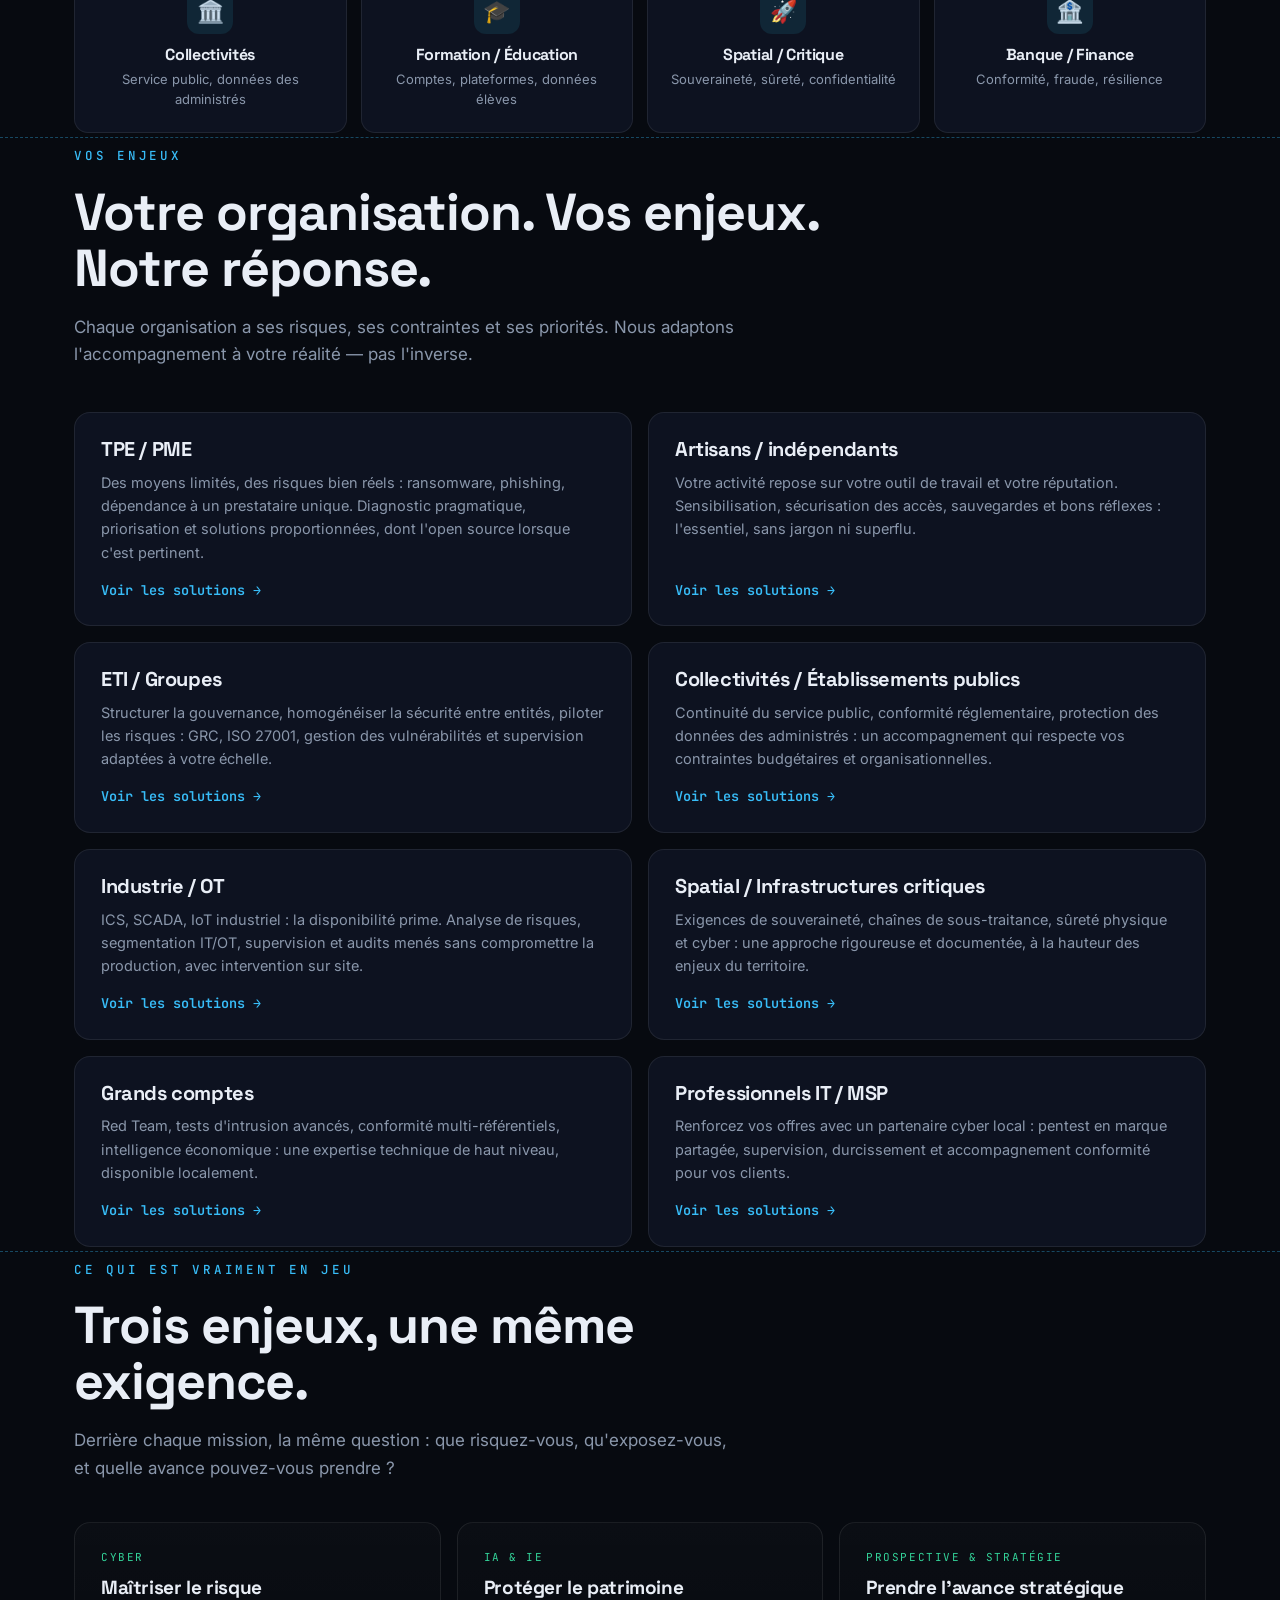
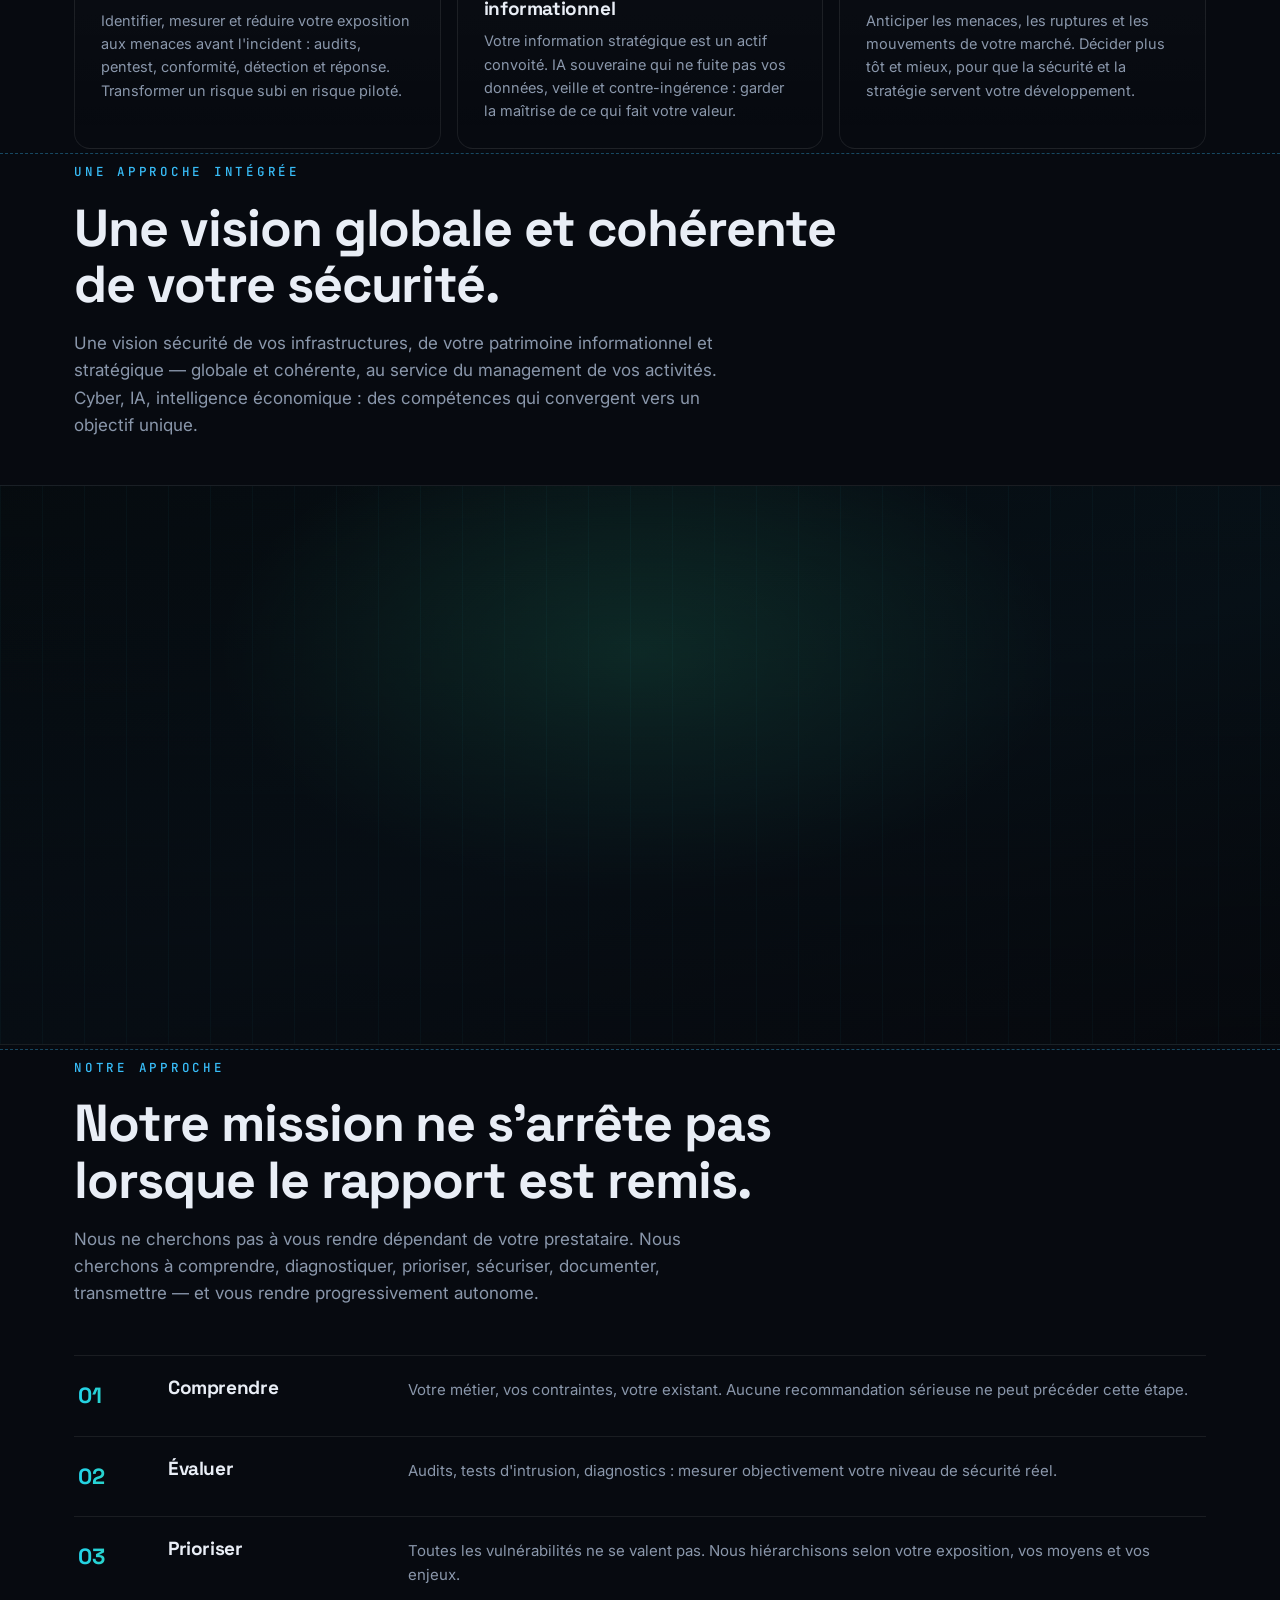
==== commit efc2574d: "Add files via upload" ====
--- a/index.html
+++ b/index.html
@@ -89,14 +89,14 @@
   <div style="margin-top:40px">
     <span class="eyebrow">Certifications de nos experts</span>
     <div class="badges reveal">
-      <div class="badge"><img src="assets/badges/pecb-ciso.png" alt="PECB Certified CISO"><span class="cap">Certified CISO</span></div>
-      <div class="badge"><img src="assets/badges/pecb-27001.png" alt="PECB ISO/IEC 27001 Lead Implementer"><span class="cap">ISO 27001 Lead Implementer</span></div>
-      <div class="badge"><img src="assets/badges/pecb-27005.png" alt="PECB ISO/IEC 27005 Risk Manager"><span class="cap">ISO 27005 Risk Manager</span></div>
-      <div class="badge"><img src="assets/badges/pecb-pentest.png" alt="PECB Lead Pentest Professional"><span class="cap">Lead Pentest Professional</span></div>
-      <div class="badge"><img src="assets/badges/pecb-cleh.png" alt="PECB Lead Ethical Hacker"><span class="cap">Lead Ethical Hacker</span></div>
-      <div class="badge"><img src="assets/badges/pecb-42001.png" alt="PECB ISO/IEC 42001 — Management de l'IA"><span class="cap">ISO 42001 — IA</span></div>
-      <div class="badge"><img src="assets/badges/oscp.png" alt="OffSec OSCP+"><span class="cap">OSCP+</span></div>
-      <div class="badge"><img src="assets/badges/sans-grid.png" alt="GIAC SANS GRID"><span class="cap">GIAC GRID — Cyber industriel</span></div>
+      <a class="badge" href="LIEN_VERIF_CISO" target="_blank" rel="noopener"><div class="pic"><img src="assets/badges/pecb-ciso.png" alt="PECB Certified CISO"></div><span class="cap">Certified CISO</span></a>
+      <a class="badge" href="LIEN_VERIF_27001" target="_blank" rel="noopener"><div class="pic"><img src="assets/badges/pecb-27001.png" alt="PECB ISO/IEC 27001 Lead Implementer"></div><span class="cap">ISO 27001 Lead Implementer</span></a>
+      <a class="badge" href="LIEN_VERIF_27005" target="_blank" rel="noopener"><div class="pic"><img src="assets/badges/pecb-27005.png" alt="PECB ISO/IEC 27005 Risk Manager"></div><span class="cap">ISO 27005 Risk Manager</span></a>
+      <a class="badge" href="LIEN_VERIF_PENTEST" target="_blank" rel="noopener"><div class="pic"><img src="assets/badges/pecb-pentest.png" alt="PECB Lead Pentest Professional"></div><span class="cap">Lead Pentest Professional</span></a>
+      <a class="badge" href="LIEN_VERIF_CLEH" target="_blank" rel="noopener"><div class="pic"><img src="assets/badges/pecb-cleh.png" alt="PECB Lead Ethical Hacker"></div><span class="cap">Lead Ethical Hacker</span></a>
+      <a class="badge" href="LIEN_VERIF_42001" target="_blank" rel="noopener"><div class="pic"><img src="assets/badges/pecb-42001.png" alt="PECB ISO/IEC 42001 — Management de l'IA"></div><span class="cap">ISO 42001 — IA</span></a>
+      <a class="badge" href="LIEN_VERIF_OSCP" target="_blank" rel="noopener"><div class="pic"><img src="assets/badges/oscp.png" alt="OffSec OSCP+"></div><span class="cap">OSCP+</span></a>
+      <a class="badge" href="LIEN_VERIF_GRID" target="_blank" rel="noopener"><div class="pic"><img src="assets/badges/sans-grid.png" alt="GIAC SANS GRID"></div><span class="cap">GIAC GRID — Cyber industriel</span></a>
     </div>
   </div>
 </section>
@@ -134,6 +134,15 @@
   </div>
 </section>
 
+<!-- SECTION-TITRE BANDEAU (respiration) -->
+<section class="titleband bleed" role="img" aria-label="Cité cyber-jungle amazonienne">
+  <div class="inner">
+    <span class="eyebrow">Cyber · IA · Intelligence économique</span>
+    <h2>La cybersécurité à la hauteur du territoire.</h2>
+    <p>Des menaces mondiales, des enjeux locaux : une expertise ancrée en Guyane, pensée pour vos réalités.</p>
+  </div>
+</section>
+
 <hr class="dash">
 
 <!-- EXPERTISES — 3 PÔLES -->
@@ -148,25 +157,164 @@
   <div id="cyber" style="margin-top:58px">
     <span class="eyebrow">Pôle 01 — Cyber</span>
     <h3 style="font-size:clamp(24px,3.4vw,34px);margin:12px 0 6px">Cybersécurité opérationnelle</h3>
-    <p class="lead" style="margin-bottom:6px">Du conseil à la détection, de l'intrusion à la gestion de crise.</p>
+    <p class="lead" style="margin-bottom:4px">Du conseil à la détection, de l'intrusion à la gestion de crise.</p>
+    <div class="stake">Enjeu : maîtriser votre risque cyber avant qu'il ne devienne un incident.</div>
     <div class="grid-2">
       <div class="card reveal"><h3>Audit Cyber 360°</h3><p>Une photographie complète de votre sécurité : volet organisationnel (guide d'hygiène ANSSI, ISO/IEC 27001, NIST CSF), volet technique (pentest / Red Team), puis plan de sécurisation — feuille de route priorisée, stratégie cyber et restitution aux décideurs.</p><div class="chips"><span>Guide ANSSI</span><span>ISO 27001</span><span>NIST CSF</span><span>Feuille de route</span></div><a href="#contact" class="more">Nous contacter →</a></div>
-      <div class="card reveal"><h3>Pentest &amp; Red Team</h3><p>Boîte noire, grise ou blanche, jusqu'au Red Team complet : réseau, Active Directory, applicatif, Wi-Fi, mobile, cloud, radio, matériel, IoT et industriel (OT/ICS/SCADA). Intrusion physique et audit de sûreté (TSCM). Et, fait rare sur le territoire, l'audit de sécurité des systèmes d'IA. Toujours sous mandat écrit.</p><div class="chips"><span>Red Team</span><span>Intrusion physique</span><span>OT/ICS/SCADA</span><span>TSCM</span></div><a href="#contact" class="more">Nous contacter →</a></div>
-      <div class="card reveal"><h3>Gouvernance, Risques &amp; Conformité</h3><p>De l'appréciation des risques (EBIOS RM, ISO/IEC 27005) à la construction d'un SMSI « from scratch » jusqu'à la certification ISO/IEC 27001 — un terrain où notre expérience est approfondie. Conformité 3CF, audits internes, accompagnement des RSSI (certifiés ou non) n'ayant jamais déployé de SMSI complet. Appréciation des risques outillée avec CISO Assistant (open source).</p><div class="chips"><span>EBIOS RM</span><span>ISO 27005</span><span>ISO 27001</span><span>3CF</span><span>NIS2 · RGPD</span></div><a href="#contact" class="more">Nous contacter →</a></div>
-      <div class="card reveal"><h3>Cybersécurité industrielle (OT)</h3><p>Sécuriser l'industrie sans compromettre la production : OT, ICS, SCADA, IoT, segmentation IT/OT, architecture et supervision, avec intervention locale sur site. Une expertise portée par la certification GIAC GRID.</p><div class="chips"><span>OT/ICS</span><span>GIAC GRID</span><span>Segmentation IT/OT</span></div><a href="#contact" class="more">Nous contacter →</a></div>
+      <div class="card reveal"><h3>Pentest &amp; <span class="hot">Red Team</span></h3><p>Du test ciblé à la <span class="hot">campagne Red Team complète</span> : nous simulons une attaque réelle, bout en bout, comme le ferait un véritable adversaire — sans vous prévenir des moyens employés, pour mesurer votre capacité réelle de détection et de réaction. Boîte noire, grise ou blanche : réseau, Active Directory, applicatif, Wi-Fi, mobile, cloud, radio, matériel, IoT et industriel (OT/ICS/SCADA). Intrusion physique, ingénierie sociale, et <strong>audit TSCM</strong> (recherche de dispositifs cachés d'écoute, de surveillance et d'espionnage dans vos locaux et salles sensibles). Fait rare sur le territoire : l'audit de sécurité des systèmes d'IA. Toujours sous mandat écrit.</p><div class="chips"><span>Red Team</span><span>Intrusion physique</span><span>TSCM</span><span>OT/ICS/SCADA</span><span>Sécurité IA</span></div><a href="#contact" class="more">Nous contacter →</a></div>
+      <div class="card reveal"><h3>Gouvernance, Risques &amp; Conformité</h3><p>De l'appréciation des risques (EBIOS RM, <span class="hot">ISO/IEC 27005</span>) à la construction d'un SMSI « from scratch » jusqu'à la certification <span class="hot">ISO/IEC 27001</span> — un terrain où notre expérience est approfondie. Accompagnement et mise en conformité <span class="hot">3CF</span> : à notre connaissance, la seule expertise 3CF disponible sur le territoire. Audits internes et accompagnement des RSSI, certifiés ou non. Appréciation des risques outillée avec CISO Assistant (open source, éprouvé dans la défense et la banque).</p><div class="chips"><span>EBIOS RM</span><span>ISO 27005</span><span>ISO 27001</span><span>3CF</span><span>NIS2 · RGPD</span></div><span class="hot-badge">Seuls en Guyane sur la conformité 3CF</span><br><a href="#contact" class="more" style="margin-top:12px">Nous contacter →</a></div>
+      <div class="card reveal"><h3>Cybersécurité industrielle (OT)</h3><p>Sécuriser l'industrie sans compromettre la production : OT, ICS, SCADA, IoT, segmentation IT/OT, architecture et supervision, avec intervention locale sur site. Nos travaux s'appuient sur les référentiels officiels du domaine — <span class="hot">ISO/IEC 62443</span> (sécurité des systèmes d'automatisation et de contrôle industriels) et <span class="hot">NIST SP 800‑82</span> (Guide to Operational Technology Security). Une expertise portée par la certification <span class="hot">GIAC GRID</span> — à notre connaissance, la seule présente sur le territoire pour les environnements industriels.</p><div class="chips"><span>ISO/IEC 62443</span><span>NIST SP 800‑82</span><span>GIAC GRID</span><span>Segmentation IT/OT</span></div><span class="hot-badge">Seule expertise GIAC GRID en Guyane</span><br><a href="#contact" class="more" style="margin-top:12px">Nous contacter →</a></div>
       <div class="card reveal"><h3>Déploiement &amp; intégration de solutions</h3><p>Au-delà du diagnostic (CLUSIR, France Relance), nous mettons réellement en œuvre : bastions d'accès (Wallix, Systancia / IPdiva, Guacamole), EDR (dont OpenEDR), PKI, authentification forte (MFA), sécurisation Active Directory (modèle en tiers, migration, Entra ID), WAF, gestion des vulnérabilités (Nessus, Qualys, Cyberwatch), supervision (NinjaOne), ISP &amp; DevSecOps.</p><div class="chips"><span>Bastion</span><span>EDR</span><span>PKI · MFA</span><span>AD tiering</span><span>DevSecOps</span></div><a href="#contact" class="more">Nous contacter →</a></div>
       <div class="card reveal"><h3>Détection, SOC &amp; supervision</h3><p>Voir ce qui se passe avant qu'il ne soit trop tard : mise en place de la détection (SIEM, EDR), règles de corrélation, supervision et chasse aux menaces, pour transformer vos journaux en alertes exploitables.</p><div class="chips"><span>SIEM</span><span>EDR</span><span>Détection</span><span>Threat hunting</span></div><a href="#contact" class="more">Nous contacter →</a></div>
       <div class="card reveal"><h3>Gestion de crise &amp; réponse à incident</h3><p>Quand l'incident survient, chaque minute compte : réponse à incident, confinement et remédiation, investigation et analyse forensique (collecte de preuves), gestion de crise et communication, puis retour d'expérience (RETEX) pour ne plus se faire surprendre. Disponible rapidement, sur place en Guyane.</p><div class="chips"><span>Réponse à incident</span><span>Gestion de crise</span><span>Forensique</span><span>RETEX</span></div><a href="#contact" class="more">Nous contacter →</a></div>
-      <div class="card reveal"><h3>Sensibilisation &amp; Phishing avancé</h3><p>Au-delà des campagnes classiques (mail, téléphone), nous simulons des attaques de pointe — clonage de voix, de visage et appels synthétiques. Surtout, nous apprenons à vos équipes à reconnaître les biais cognitifs exploités par les attaquants : une sensibilisation qui change durablement les réflexes.</p><div class="chips"><span>Phishing multicanal</span><span>Deepfake</span><span>Biais cognitifs</span></div><a href="#contact" class="more">Nous contacter →</a></div>
+      <div class="card reveal"><h3>Sensibilisation &amp; <span class="hot">Phishing avancé</span></h3><p>Au-delà des campagnes classiques « avant de cliquer » (mail, téléphone), nous simulons des attaques de pointe : <span class="hot">clonage de voix et de vidéo (deepfake)</span>, appels synthétiques et dernières techniques d'ingénierie sociale — ce que, techniquement, personne ne fait aujourd'hui en Guyane. Surtout, nous apprenons à vos équipes à repérer les biais cognitifs exploités par les attaquants pour les manipuler : une sensibilisation qui change durablement les réflexes.</p><div class="chips"><span>Deepfake voix/vidéo</span><span>Vishing</span><span>Ingénierie sociale</span><span>Biais cognitifs</span></div><a href="#contact" class="more">Nous contacter →</a></div>
+
+      <div class="card reveal"><h3>Résilience : PCA / PRA</h3><p>Anticiper l'arrêt pour mieux rebondir : plan de continuité (PCA / BCP) et plan de reprise d'activité (PRA / DRP), stratégie de sauvegarde et de restauration testée, et exercices de crise. Objectif : savoir combien de temps vous pouvez tenir, et redémarrer sans tout perdre.</p><div class="chips"><span>PCA / BCP</span><span>PRA / DRP</span><span>Sauvegardes testées</span><span>Exercices</span></div><a href="#contact" class="more">Nous contacter →</a></div>
+
+      <div class="card reveal"><h3>Formation Cyber</h3><p>Des modules courts et opérationnels pour vos équipes et agents : hygiène numérique, phishing, gestion des mots de passe et des accès, sécurité du poste de travail, bons réflexes face à un incident, cadre réglementaire (RGPD, NIS2). Formats adaptés aux collectivités, PME et profils techniques.</p><div class="chips"><span>Hygiène numérique</span><span>Phishing</span><span>IAM</span><span>RGPD · NIS2</span></div><a href="#contact" class="more">Nous contacter →</a></div>
+
+      <div class="card reveal"><h3>Formation « Déployer un SMSI » (ISO 27001)</h3><p>Nous ne proposons pas la simple <em>préparation à la certification ISO 27001</em> — non pas par incapacité, mais parce que d'autres acteurs le font déjà en Guyane. Nous allons au-delà : être certifié PECB ne suffit pas à construire un SMSI « from scratch » jusqu'à sa certification. Le déploiement d'un SMSI représente de l'ordre de <span class="hot">120 jours‑homme par an (≈ 0,5 ETP)</span>. Nous formons donc les professionnels déjà certifiés PECB à <strong>réellement déployer un SMSI de bout en bout</strong>, sur le terrain.</p><div class="chips"><span>SMSI from scratch</span><span>≈ 120 jH/an</span><span>Pour certifiés PECB</span></div><a href="#contact" class="more">Nous contacter →</a></div>
+    </div>
+
+    <!-- SCHÉMAS -->
+    <div class="subhead reveal"><span class="eyebrow">Comment ça marche</span><h4>Nos approches, en un coup d'œil.</h4></div>
+
+    <div class="diagram reveal">
+      <h4>Déroulé d'une campagne Red Team</h4>
+      <div class="cap">Une attaque simulée réaliste, de la reconnaissance à l'exfiltration — pour mesurer votre détection réelle.</div>
+      <svg viewBox="0 0 980 120" xmlns="http://www.w3.org/2000/svg" font-family="Inter, sans-serif">
+        <defs><marker id="ar" markerWidth="10" markerHeight="10" refX="7" refY="3" orient="auto"><path d="M0,0 L7,3 L0,6 Z" fill="#2dd4ee"/></marker></defs>
+        <!-- steps -->
+        <g>
+          <rect x="6" y="34" width="150" height="52" rx="10" fill="#0d1220" stroke="#2dd4ee" stroke-width="1.3"/>
+          <text x="81" y="58" text-anchor="middle" fill="#e9eef6" font-size="14" font-weight="600">Reconnaissance</text>
+          <text x="81" y="76" text-anchor="middle" fill="#8a97ab" font-size="11">OSINT, surface</text>
+        </g>
+        <line x1="160" y1="60" x2="196" y2="60" stroke="#2dd4ee" stroke-width="1.6" marker-end="url(#ar)"/>
+        <g>
+          <rect x="200" y="34" width="150" height="52" rx="10" fill="#0d1220" stroke="#34d399" stroke-width="1.3"/>
+          <text x="275" y="58" text-anchor="middle" fill="#e9eef6" font-size="14" font-weight="600">Intrusion</text>
+          <text x="275" y="76" text-anchor="middle" fill="#8a97ab" font-size="11">exploit, phishing, physique</text>
+        </g>
+        <line x1="354" y1="60" x2="390" y2="60" stroke="#2dd4ee" stroke-width="1.6" marker-end="url(#ar)"/>
+        <g>
+          <rect x="394" y="34" width="150" height="52" rx="10" fill="#0d1220" stroke="#34d399" stroke-width="1.3"/>
+          <text x="469" y="58" text-anchor="middle" fill="#e9eef6" font-size="14" font-weight="600">Latéralisation</text>
+          <text x="469" y="76" text-anchor="middle" fill="#8a97ab" font-size="11">AD, élévation</text>
+        </g>
+        <line x1="548" y1="60" x2="584" y2="60" stroke="#2dd4ee" stroke-width="1.6" marker-end="url(#ar)"/>
+        <g>
+          <rect x="588" y="34" width="150" height="52" rx="10" fill="#0d1220" stroke="#34d399" stroke-width="1.3"/>
+          <text x="663" y="58" text-anchor="middle" fill="#e9eef6" font-size="14" font-weight="600">Exfiltration</text>
+          <text x="663" y="76" text-anchor="middle" fill="#8a97ab" font-size="11">objectif atteint</text>
+        </g>
+        <line x1="742" y1="60" x2="778" y2="60" stroke="#2dd4ee" stroke-width="1.6" marker-end="url(#ar)"/>
+        <g>
+          <rect x="782" y="34" width="190" height="52" rx="10" fill="#0d1220" stroke="#ff5a5f" stroke-width="1.3"/>
+          <text x="877" y="58" text-anchor="middle" fill="#e9eef6" font-size="14" font-weight="600">Restitution &amp; RETEX</text>
+          <text x="877" y="76" text-anchor="middle" fill="#ff8488" font-size="11">avez-vous détecté ?</text>
+        </g>
+      </svg>
+    </div>
+
+    <div class="grid-2" style="margin-top:16px">
+      <div class="diagram reveal">
+        <h4>Audit TSCM — recherche de dispositifs cachés</h4>
+        <div class="cap">Détecter micros, caméras et balises d'espionnage dans vos salles sensibles.</div>
+        <svg viewBox="0 0 470 200" xmlns="http://www.w3.org/2000/svg" font-family="Inter, sans-serif">
+          <!-- room -->
+          <rect x="12" y="14" width="446" height="118" rx="12" fill="#0a0f1b" stroke="rgba(255,255,255,.1)"/>
+          <text x="30" y="38" fill="#38bdf8" font-size="12" font-family="monospace" letter-spacing="1">SALLE SENSIBLE</text>
+          <!-- radar sweep left -->
+          <circle cx="92" cy="92" r="34" fill="none" stroke="#2dd4ee" stroke-width="1" opacity=".3"/>
+          <circle cx="92" cy="92" r="23" fill="none" stroke="#2dd4ee" stroke-width="1.2" opacity=".6"/>
+          <circle cx="92" cy="92" r="12" fill="rgba(45,212,238,.18)" stroke="#2dd4ee" stroke-width="1.6"/>
+          <text x="92" y="150" text-anchor="middle" fill="#e9eef6" font-size="12" font-weight="600">Balayage</text>
+          <text x="92" y="166" text-anchor="middle" fill="#8a97ab" font-size="10.5">RF · IR · lignes · physique</text>
+          <!-- detected devices, aligned column -->
+          <g>
+            <rect x="214" y="30" width="224" height="26" rx="7" fill="rgba(255,90,95,.1)" stroke="#ff5a5f"/>
+            <circle cx="230" cy="43" r="4" fill="#ff5a5f"/>
+            <text x="246" y="47" fill="#ff8488" font-size="12">Micro espion détecté</text>
+          </g>
+          <g>
+            <rect x="214" y="64" width="224" height="26" rx="7" fill="rgba(255,90,95,.1)" stroke="#ff5a5f"/>
+            <circle cx="230" cy="77" r="4" fill="#ff5a5f"/>
+            <text x="246" y="81" fill="#ff8488" font-size="12">Caméra cachée détectée</text>
+          </g>
+          <g>
+            <rect x="214" y="98" width="224" height="26" rx="7" fill="rgba(255,90,95,.1)" stroke="#ff5a5f"/>
+            <circle cx="230" cy="111" r="4" fill="#ff5a5f"/>
+            <text x="246" y="115" fill="#ff8488" font-size="12">Balise RF détectée</text>
+          </g>
+          <!-- result line -->
+          <text x="12" y="190" fill="#34d399" font-size="12" font-weight="600">→ Détection, localisation &amp; neutralisation</text>
+        </svg>
+      </div>
+
+      <div class="diagram reveal">
+        <h4>Phishing nouvelle génération</h4>
+        <div class="cap">Deepfake voix/vidéo + ingénierie sociale, puis apprentissage des réflexes.</div>
+        <svg viewBox="0 0 470 150" xmlns="http://www.w3.org/2000/svg" font-family="Inter, sans-serif">
+          <defs><marker id="ar2" markerWidth="9" markerHeight="9" refX="6" refY="3" orient="auto"><path d="M0,0 L6,3 L0,6 Z" fill="#34d399"/></marker></defs>
+          <g>
+            <rect x="8" y="30" width="130" height="44" rx="9" fill="#0d1220" stroke="#34d399"/>
+            <text x="73" y="50" text-anchor="middle" fill="#e9eef6" font-size="12" font-weight="600">Clonage</text>
+            <text x="73" y="66" text-anchor="middle" fill="#8a97ab" font-size="10">voix · visage</text>
+          </g>
+          <line x1="138" y1="52" x2="168" y2="52" stroke="#34d399" stroke-width="1.5" marker-end="url(#ar2)"/>
+          <g>
+            <rect x="172" y="30" width="130" height="44" rx="9" fill="#0d1220" stroke="#34d399"/>
+            <text x="237" y="50" text-anchor="middle" fill="#e9eef6" font-size="12" font-weight="600">Scénario</text>
+            <text x="237" y="66" text-anchor="middle" fill="#8a97ab" font-size="10">appel/vidéo ciblé</text>
+          </g>
+          <line x1="302" y1="52" x2="332" y2="52" stroke="#34d399" stroke-width="1.5" marker-end="url(#ar2)"/>
+          <g>
+            <rect x="336" y="30" width="126" height="44" rx="9" fill="#0d1220" stroke="#2dd4ee"/>
+            <text x="399" y="50" text-anchor="middle" fill="#e9eef6" font-size="12" font-weight="600">Débrief</text>
+            <text x="399" y="66" text-anchor="middle" fill="#8a97ab" font-size="10">biais &amp; réflexes</text>
+          </g>
+          <rect x="8" y="96" width="454" height="38" rx="9" fill="rgba(45,212,238,.06)" stroke="rgba(45,212,238,.25)"/>
+          <text x="235" y="120" text-anchor="middle" fill="#c3ccd9" font-size="11.5">Objectif : apprendre à reconnaître la manipulation, pas seulement « ne pas cliquer »</text>
+        </svg>
+      </div>
     </div>
 
     <!-- DIAGNOSTIC EXPRESS CYBER -->
     <div class="tool" id="cyber-check">
-      <span class="eyebrow">Diagnostic express</span>
+      <span class="eyebrow">Site web</span>
       <h3>Votre site web en Guyane est-il suffisamment sécurisé ?</h3>
-      <p class="sub">6 questions, 1 minute. Un premier niveau d'auto-évaluation — un vrai audit va bien plus loin.</p>
+      <p class="sub">6 questions de niveau technique. Si vous hésitez sur une seule, c'est déjà un signal — un vrai pentest va bien plus loin.</p>
       <div id="cq"></div>
       <div class="quiz-result" id="cq-res"></div>
+    </div>
+
+    <!-- SIMULATEUR RISQUE CYBER -->
+    <div class="tool" id="risk-sim">
+      <span class="eyebrow">Simulateur</span>
+      <h3>Estimez votre niveau de risque cyber.</h3>
+      <p class="sub">Une première lecture indicative, fondée sur l'exposition, l'impact potentiel et votre maturité. Un vrai audit (EBIOS RM / ISO 27005) va bien plus loin.</p>
+      <div class="slider-field">
+        <label>Exposition sur Internet <b><span id="rv-exp">5</span>/10</b></label>
+        <input id="r-exp" type="range" min="1" max="10" value="5">
+        <div class="scale"><span>1 · peu exposé (interne)</span><span>10 · très exposé (cloud, accès distants)</span></div>
+      </div>
+      <div class="slider-field">
+        <label>Impact si incident <b><span id="rv-imp">5</span>/10</b></label>
+        <input id="r-imp" type="range" min="1" max="10" value="5">
+        <div class="scale"><span>1 · gênant</span><span>10 · vital (arrêt, données critiques)</span></div>
+      </div>
+      <div class="slider-field">
+        <label>Maturité sécurité actuelle <b><span id="rv-mat">2</span>/5</b></label>
+        <input id="r-mat" type="range" min="1" max="5" value="2">
+        <div class="scale"><span>1 · aucune mesure</span><span>5 · modèle tiering AD, bastion PAM, sondes PDIS, SOC-CSIRT 24/7, Purple Team</span></div>
+      </div>
+      <div class="risk-out">
+        <div class="risk-pill" id="risk-pill">—</div>
+        <div><div class="lbl" id="risk-txt">Déplacez les curseurs pour estimer votre exposition.</div></div>
+        <a href="#contact" class="btn btn-primary" style="margin-left:auto">Faire évaluer mon risque →</a>
+      </div>
+      <p class="lbl" style="margin-top:12px;color:var(--muted-2)">Indice indicatif : Risque ≈ (Exposition × Impact) pondéré par votre maturité. Ne remplace pas une appréciation des risques formelle.</p>
     </div>
   </div>
 
@@ -174,17 +322,19 @@
   <div id="ia" style="margin-top:72px">
     <span class="eyebrow">Pôle 02 — IA</span>
     <h3 style="font-size:clamp(24px,3.4vw,34px);margin:12px 0 6px">L'IA au service de votre performance — sans perdre le contrôle</h3>
-    <p class="lead" style="margin-bottom:6px">Des gains réels et mesurables, pas des promesses. Et toujours en gardant la maîtrise de vos données.</p>
+    <p class="lead" style="margin-bottom:4px">Des gains réels et mesurables, pas des promesses. Et toujours en gardant la maîtrise de vos données.</p>
+    <div class="stake">Enjeu : gagner en performance sans exposer votre patrimoine informationnel.</div>
     <div class="band bleed reveal" role="img" aria-label="Ville cyber-jungle" style="background-image:linear-gradient(180deg,rgba(7,10,16,.3),rgba(7,10,16,.78)),url('assets/ia.jpg')"></div>
     <div class="grid-2">
       <div class="card reveal"><h3>IA &amp; performance : cas d'usage concrets</h3><p>On identifie où l'IA fait réellement gagner du temps (analyse documentaire, rédaction, support, automatisation de tâches), on cadre un cas d'usage, on prototype et on mesure le gain avant de généraliser. Pas de « transformation magique » : du ROI vérifiable.</p><div class="chips"><span>Cadrage</span><span>Prototype</span><span>ROI mesuré</span></div><a href="#contact" class="more">Nous contacter →</a></div>
       <div class="card reveal"><h3>IA souveraine &amp; confidentielle</h3><p>Exploitez l'IA sur vos propres données sans les exposer à des services grand public : modèles open source déployés on-premise ou en cloud maîtrisé, cloisonnement, traçabilité et contrôle des accès. Vos secrets d'affaires restent chez vous.</p><div class="chips"><span>On-premise</span><span>Open source</span><span>Souveraineté</span></div><a href="#contact" class="more">Nous contacter →</a></div>
       <div class="card reveal"><h3>Gouvernance &amp; conformité IA</h3><p>Encadrez vos usages avant qu'ils ne vous échappent : politique d'usage de l'IA, conformité ISO/IEC 42001 et AI Act, analyse des risques, des biais et de la dépendance fournisseur. Une IA utile, mais responsable et auditable.</p><div class="chips"><span>ISO 42001</span><span>AI Act</span><span>Risques &amp; biais</span></div><a href="#contact" class="more">Nous contacter →</a></div>
-      <div class="card reveal"><h3>Sécurité de l'IA (audit offensif)</h3><p>Vos assistants et systèmes d'IA sont une nouvelle surface d'attaque. Nous les testons : injection de prompt, exfiltration de données, empoisonnement, contournement des garde-fous. L'approche Red Team appliquée à l'IA — rare sur le territoire.</p><div class="chips"><span>Prompt injection</span><span>Exfiltration</span><span>Red Team IA</span></div><a href="#contact" class="more">Nous contacter →</a></div>
+      <div class="card reveal"><h3><span class="hot">Sécurité de l'IA (audit offensif)</span></h3><p>Vos assistants et systèmes d'IA sont une nouvelle surface d'attaque. Nous les testons : injection de prompt, exfiltration de données, empoisonnement, contournement des garde-fous. L'approche Red Team appliquée à l'IA — à notre connaissance, <span class="hot">la seule proposée en Guyane</span>.</p><div class="chips"><span>Prompt injection</span><span>Exfiltration</span><span>Red Team IA</span></div><span class="hot-badge">Seuls en Guyane à auditer la sécurité des IA</span><br><a href="#contact" class="more" style="margin-top:12px">Nous contacter →</a></div>
     </div>
 
     <!-- CAS D'USAGE AVANT / APRÈS -->
-    <div class="grid-2" style="margin-top:16px">
+    <div class="subhead reveal"><span class="eyebrow">Cas d'usage IA</span><h4>Avant / après : ce qui change concrètement.</h4></div>
+    <div class="grid-2" style="margin-top:12px">
       <div class="card reveal"><div class="num">Cas 1 · PME / Cabinet</div><h3>Le suivi client, sans la charge mentale</h3>
         <div class="ba">
           <div class="col before"><h4>Avant</h4><ul><li>Relances faites à la main, quand on y pense</li><li>Infos éparpillées entre mails et tableurs</li></ul></div>
@@ -203,11 +353,18 @@
     <div class="tool">
       <span class="eyebrow">Simulateur</span>
       <h3>Combien de temps l'IA pourrait-elle vous faire gagner ?</h3>
-      <p class="sub">Estimez en 10 secondes le temps récupérable sur une tâche répétitive.</p>
-      <div class="sim-row">
-        <div class="sim-field"><label>Durée d'une occurrence (min)</label><input id="s-min" type="number" value="15" min="1"></div>
-        <div class="sim-field"><label>Occurrences par jour</label><input id="s-day" type="number" value="5" min="1"></div>
-        <div class="sim-field"><label>Personnes concernées</label><input id="s-ppl" type="number" value="2" min="1"></div>
+      <p class="sub">Estimez en 10 secondes le temps récupérable sur une tâche répétitive de votre équipe.</p>
+      <div class="slider-field">
+        <label>Durée d'une tâche <b><span id="v-min">15</span> min</b></label>
+        <input id="s-min" type="range" min="1" max="120" value="15">
+      </div>
+      <div class="slider-field">
+        <label>Fréquence par jour <b><span id="v-day">5</span> ×/jour</b></label>
+        <input id="s-day" type="range" min="1" max="50" value="5">
+      </div>
+      <div class="slider-field">
+        <label>Personnes concernées <b><span id="v-ppl">2</span></b></label>
+        <input id="s-ppl" type="range" min="1" max="50" value="2">
       </div>
       <div class="sim-out">
         <div><div class="big" id="s-out">— h</div><div class="lbl">temps estimé récupérable / mois</div></div>
@@ -221,13 +378,42 @@
   <div id="ie" style="margin-top:72px">
     <span class="eyebrow">Pôle 03 — IE &amp; Renseignement</span>
     <h3 style="font-size:clamp(24px,3.4vw,34px);margin:12px 0 6px">Intelligence économique, renseignement d'affaires &amp; prospective</h3>
-    <p class="lead" style="margin-bottom:6px">Voir avant les autres, décider mieux, protéger ce qui compte.</p>
+    <p class="lead" style="margin-bottom:4px">Voir avant les autres, décider mieux, protéger ce qui compte.</p>
+    <div class="stake">Enjeu : prendre l'avance stratégique et défendre votre patrimoine informationnel.</div>
     <div class="grid-2">
       <div class="card reveal"><h3>Veille stratégique &amp; concurrentielle</h3><p>Surveillance organisée de votre marché, de vos concurrents et de votre environnement réglementaire : détection des signaux faibles, alertes ciblées et synthèses décisionnelles, pour ne plus subir l'information mais l'anticiper.</p><div class="chips"><span>Signaux faibles</span><span>Alertes</span><span>Synthèses</span></div><a href="#contact" class="more">Nous contacter →</a></div>
       <div class="card reveal"><h3>Renseignement d'affaires (OSINT)</h3><p>Cartographie d'écosystème, due diligence partenaire ou fournisseur, connaissance client approfondie — à partir de sources ouvertes, dans un cadre strictement légal et éthique. Savoir à qui vous avez affaire avant de vous engager.</p><div class="chips"><span>OSINT</span><span>Due diligence</span><span>Cartographie</span></div><a href="#contact" class="more">Nous contacter →</a></div>
       <div class="card reveal"><h3>Prospective stratégique</h3><p>Construction de scénarios, anticipation des ruptures et aide à la décision : nous éclairons vos choix de moyen et long terme pour que la stratégie précède l'événement, et non l'inverse.</p><div class="chips"><span>Scénarios</span><span>Anticipation</span><span>Aide à la décision</span></div><a href="#contact" class="more">Nous contacter →</a></div>
       <div class="card reveal"><h3>Défense du patrimoine informationnel</h3><p>Protégez votre information sensible : classification, contre-ingérence économique, maîtrise de votre exposition numérique et sensibilisation des équipes aux tentatives de captation. Votre savoir est un actif — défendons-le.</p><div class="chips"><span>Classification</span><span>Contre-ingérence</span><span>Exposition</span></div><a href="#contact" class="more">Nous contacter →</a></div>
     </div>
+
+    <!-- SIMULATEUR EXPOSITION STRATÉGIQUE -->
+    <div class="tool" id="ie-sim">
+      <span class="eyebrow">Simulateur</span>
+      <h3>Évaluez votre exposition stratégique.</h3>
+      <p class="sub">Dans quelle mesure votre information stratégique est-elle visible, convoitée et exploitable par des tiers ? Première lecture indicative.</p>
+      <div class="slider-field">
+        <label>Visibilité publique (site, réseaux, dirigeants) <b><span id="iv-emp">5</span>/10</b></label>
+        <input id="i-emp" type="range" min="1" max="10" value="5">
+        <div class="scale"><span>1 · discret</span><span>10 · très visible</span></div>
+      </div>
+      <div class="slider-field">
+        <label>Sensibilité de votre info stratégique <b><span id="iv-sen">5</span>/10</b></label>
+        <input id="i-sen" type="range" min="1" max="10" value="5">
+        <div class="scale"><span>1 · peu sensible</span><span>10 · R&amp;D, offres, fichiers clés</span></div>
+      </div>
+      <div class="slider-field">
+        <label>Concurrence sur votre marché <b><span id="iv-con">5</span>/10</b></label>
+        <input id="i-con" type="range" min="1" max="10" value="5">
+        <div class="scale"><span>1 · faible</span><span>10 · intense</span></div>
+      </div>
+      <div class="risk-out">
+        <div class="risk-pill" id="ie-pill">—</div>
+        <div><div class="lbl" id="ie-txt">Déplacez les curseurs pour estimer votre exposition stratégique.</div></div>
+        <a href="#contact" class="btn btn-primary" style="margin-left:auto">Protéger mon patrimoine →</a>
+      </div>
+      <p class="lbl" style="margin-top:12px;color:var(--muted-2)">Indice indicatif. Une cartographie d'exposition et une analyse de risque dédiées affinent le résultat.</p>
+    </div>
   </div>
 
   <!-- FORMATION TRANSVERSE -->
@@ -237,6 +423,31 @@
       <p>Sur chacun de ces domaines — Cyber, IA, Intelligence économique — des formats adaptés, du débutant au profil technique.</p>
     </div>
     <a href="#contact" class="btn btn-primary">Demander un programme →</a>
+  </div>
+</section>
+
+<hr class="dash">
+
+<!-- SECTEURS -->
+<section class="wrap">
+  <div class="sec-head reveal">
+    <span class="eyebrow">Secteurs</span>
+    <h2>Un accompagnement pour chaque activité.</h2>
+    <p class="lead">Quel que soit votre métier, vous avez des données à protéger, des processus à fiabiliser et une information stratégique à défendre. Nous adaptons Cyber, IA et IE à votre réalité.</p>
+  </div>
+  <div class="sectors">
+    <div class="sector reveal"><div class="ic">🛒</div><h3>Commerce</h3><p>Paiements, données clients, continuité</p></div>
+    <div class="sector reveal"><div class="ic">🏨</div><h3>Tourisme / Hôtellerie</h3><p>Réservations, réputation, RGPD</p></div>
+    <div class="sector reveal"><div class="ic">🍽️</div><h3>Restauration</h3><p>Caisse, avis, exposition en ligne</p></div>
+    <div class="sector reveal"><div class="ic">🏥</div><h3>Santé</h3><p>Données sensibles, NIS2, disponibilité</p></div>
+    <div class="sector reveal"><div class="ic">🏠</div><h3>Immobilier</h3><p>Mandats, fraude au virement</p></div>
+    <div class="sector reveal"><div class="ic">🏗️</div><h3>BTP / Industrie</h3><p>OT, chantiers, propriété intellectuelle</p></div>
+    <div class="sector reveal"><div class="ic">💼</div><h3>Services / ESN</h3><p>Données clients, chaîne de sous-traitance</p></div>
+    <div class="sector reveal"><div class="ic">⚖️</div><h3>Professions libérales</h3><p>Secret professionnel, dossiers</p></div>
+    <div class="sector reveal"><div class="ic">🏛️</div><h3>Collectivités</h3><p>Service public, données des administrés</p></div>
+    <div class="sector reveal"><div class="ic">🎓</div><h3>Formation / Éducation</h3><p>Comptes, plateformes, données élèves</p></div>
+    <div class="sector reveal"><div class="ic">🚀</div><h3>Spatial / Critique</h3><p>Souveraineté, sûreté, confidentialité</p></div>
+    <div class="sector reveal"><div class="ic">🏦</div><h3>Banque / Finance</h3><p>Conformité, fraude, résilience</p></div>
   </div>
 </section>
 
@@ -263,6 +474,34 @@
 
 <hr class="dash">
 
+<!-- TROIS ENJEUX TRANSVERSES -->
+<section class="wrap">
+  <div class="sec-head reveal">
+    <span class="eyebrow">Ce qui est vraiment en jeu</span>
+    <h2>Trois enjeux, une même exigence.</h2>
+    <p class="lead">Derrière chaque mission, la même question : que risquez-vous, qu'exposez-vous, et quelle avance pouvez-vous prendre ?</p>
+  </div>
+  <div class="enjeux3">
+    <div class="enjeu reveal">
+      <div class="tag">Cyber</div>
+      <h3>Maîtriser le risque</h3>
+      <p>Identifier, mesurer et réduire votre exposition aux menaces avant l'incident : audits, pentest, conformité, détection et réponse. Transformer un risque subi en risque piloté.</p>
+    </div>
+    <div class="enjeu reveal">
+      <div class="tag">IA &amp; IE</div>
+      <h3>Protéger le patrimoine informationnel</h3>
+      <p>Votre information stratégique est un actif convoité. IA souveraine qui ne fuite pas vos données, veille et contre-ingérence : garder la maîtrise de ce qui fait votre valeur.</p>
+    </div>
+    <div class="enjeu reveal">
+      <div class="tag">Prospective &amp; Stratégie</div>
+      <h3>Prendre l'avance stratégique</h3>
+      <p>Anticiper les menaces, les ruptures et les mouvements de votre marché. Décider plus tôt et mieux, pour que la sécurité et la stratégie servent votre développement.</p>
+    </div>
+  </div>
+</section>
+
+<hr class="dash">
+
 <!-- VISION -->
 <section class="vision wrap">
   <div class="sec-head reveal">
@@ -290,6 +529,43 @@
     <div class="step reveal"><div class="s-num">05</div><h3>Documenter</h3><p class="s-desc">Politiques, procédures, cartographies et rapports exploitables : une sécurité démontrable, pas seulement déclarée.</p></div>
     <div class="step reveal"><div class="s-num">06</div><h3>Transmettre</h3><p class="s-desc">Formation et sensibilisation de vos équipes : chaque intervention est aussi une occasion d'apprendre.</p></div>
     <div class="step reveal"><div class="s-num">07</div><h3>Autonomiser</h3><p class="s-desc">L'objectif final : une organisation capable de piloter sa sécurité au quotidien, avec un appui expert quand il le faut.</p></div>
+  </div>
+</section>
+
+<hr class="dash">
+
+<!-- TARIFS -->
+<section id="tarifs" class="wrap">
+  <div class="sec-head reveal">
+    <span class="eyebrow">Tarifs</span>
+    <h2>Une expertise de haut niveau, à un tarif juste.</h2>
+    <p class="lead">Un paradoxe assumé : un niveau d'expertise comparable aux grands cabinets nationaux, pour un tarif inférieur — y compris à ce qui se pratique aux Antilles-Guyane.</p>
+  </div>
+
+  <div class="box reveal" style="margin-top:34px;background:var(--panel);border:1px solid var(--border);border-radius:14px;padding:22px 26px">
+    <p style="color:var(--muted);font-size:15px;margin:0">
+      <b style="color:var(--text)">Comment se calcule une prestation ?</b> Sur ces sujets d'expertise, le coût d'une mission se calcule généralement par <b style="color:var(--text)">TJM (taux journalier moyen) × nombre de jours</b>. Les TJM pratiqués par les profils seniors cyber / GRC se situent le plus souvent <b style="color:var(--text)">entre 900 et 1 500 € par jour</b>. Nous nous positionnons nettement en dessous — <b style="color:var(--text)">non pas en baissant la qualité, mais au contraire à très haut niveau d'expertise</b> — grâce à notre modèle local et direct.
+    </p>
+  </div>
+
+  <div class="pricing reveal">
+    <div>
+      <div class="big-claim">Jusqu'à <span class="hl">30 à 50 % moins cher</span>, pour une expertise souvent supérieure.</div>
+      <p>Nos tarifs ne sont pas bas parce que l'expertise l'est — c'est l'inverse. Ils sont justes parce que notre modèle est local, direct et sans intermédiaire.</p>
+      <ul class="why-list">
+        <li><span class="ic">✓</span><span><b>Zéro surcoût de déplacement</b> : nous sommes en Guyane. Pas de billets d'avion, d'hôtel ni de per diem métropole facturés à la mission.</span></li>
+        <li><span class="ic">✓</span><span><b>Pas de cascade de marges</b> : vous parlez directement à l'expert qui réalise, pas à un commercial puis un junior sous-traité.</span></li>
+        <li><span class="ic">✓</span><span><b>Une expertise rare</b> : OSCP, GIAC GRID, certifications PECB et 10+ ans en banque, industrie, aéronautique, santé et OIV — un niveau peu représenté sur le territoire.</span></li>
+        <li><span class="ic">✓</span><span><b>Disponibilité immédiate</b>, y compris en gestion d'incident — sans attendre qu'un prestataire décolle de métropole.</span></li>
+      </ul>
+    </div>
+    <div class="price-badge">
+      <div class="num">−30<span style="font-size:28px">%</span></div>
+      <div class="sub">à <b style="color:var(--text)">−50 %</b> vs grands cabinets nationaux</div>
+      <hr>
+      <p class="note">Chaque mission fait l'objet d'un devis adapté à votre périmètre et à vos moyens. Audit, pentest, conformité, IA, IE ou formation : on dimensionne au plus juste.</p>
+      <a href="#contact" class="btn btn-primary" style="margin-top:18px;width:100%;justify-content:center">Demander un devis →</a>
+    </div>
   </div>
 </section>
 
@@ -434,25 +710,71 @@
   const io=new IntersectionObserver((es)=>es.forEach(e=>{if(e.isIntersecting){e.target.classList.add('in');io.unobserve(e.target);}}),{threshold:.12});
   document.querySelectorAll('.reveal').forEach(el=>io.observe(el));
 
-  // simulateur IA
+  // simulateur IA (curseurs)
   function calcSim(){
     const m=+document.getElementById('s-min').value||0,
           d=+document.getElementById('s-day').value||0,
           p=+document.getElementById('s-ppl').value||0;
+    document.getElementById('v-min').textContent=m;
+    document.getElementById('v-day').textContent=d;
+    document.getElementById('v-ppl').textContent=p;
     const h=Math.round(m*d*p*21/60);
     document.getElementById('s-out').textContent=h+' h';
   }
   ['s-min','s-day','s-ppl'].forEach(id=>document.getElementById(id).addEventListener('input',calcSim));
   calcSim();
 
+  // simulateur RISQUE cyber
+  function level(score){
+    if(score>=70) return ['Critique','#f87171','rgba(248,113,113,.15)',"Exposition critique : une mise en sécurité rapide est fortement recommandée."];
+    if(score>=45) return ['Élevé','#fb923c','rgba(251,146,60,.15)',"Risque élevé : plusieurs priorités à traiter sans attendre."];
+    if(score>=22) return ['Modéré','#fbbf24','rgba(251,191,36,.15)',"Risque modéré : des axes d'amélioration concrets existent."];
+    return ['Maîtrisé','#34d399','rgba(52,211,153,.15)',"Risque plutôt maîtrisé — un audit confirmera votre niveau réel."];
+  }
+  function calcRisk(){
+    const e=+document.getElementById('r-exp').value, i=+document.getElementById('r-imp').value, m=+document.getElementById('r-mat').value;
+    document.getElementById('rv-exp').textContent=e;
+    document.getElementById('rv-imp').textContent=i;
+    document.getElementById('rv-mat').textContent=m;
+    // score 0-100 : expo*impact (max100) atténué par maturité (1..5 -> facteur 1.0..0.5)
+    const score=Math.round(e*i*(1.1-0.12*m));
+    const [lab,col,bg,txt]=level(Math.min(100,score));
+    const p=document.getElementById('risk-pill');
+    p.textContent=lab; p.style.color=col; p.style.background=bg;
+    document.getElementById('risk-txt').textContent=txt;
+  }
+  ['r-exp','r-imp','r-mat'].forEach(id=>document.getElementById(id).addEventListener('input',calcRisk));
+  calcRisk();
+
+  // simulateur EXPOSITION stratégique (IE)
+  function levelIE(s){
+    if(s>=70) return ['Forte','#f87171','rgba(248,113,113,.15)',"Exposition stratégique forte : votre information mérite une protection active."];
+    if(s>=45) return ['Notable','#fb923c','rgba(251,146,60,.15)',"Exposition notable : veille et cloisonnement recommandés."];
+    if(s>=25) return ['Modérée','#fbbf24','rgba(251,191,36,.15)',"Exposition modérée : quelques réflexes suffisent à réduire le risque."];
+    return ['Faible','#34d399','rgba(52,211,153,.15)',"Exposition faible — restez vigilant sur vos signaux stratégiques."];
+  }
+  function calcIE(){
+    const e=+document.getElementById('i-emp').value, s=+document.getElementById('i-sen').value, c=+document.getElementById('i-con').value;
+    document.getElementById('iv-emp').textContent=e;
+    document.getElementById('iv-sen').textContent=s;
+    document.getElementById('iv-con').textContent=c;
+    const score=Math.round((e*0.9 + s*1.3 + c*0.8)/(10*3)*100);
+    const [lab,col,bg,txt]=levelIE(score);
+    const p=document.getElementById('ie-pill');
+    p.textContent=lab; p.style.color=col; p.style.background=bg;
+    document.getElementById('ie-txt').textContent=txt;
+  }
+  ['i-emp','i-sen','i-con'].forEach(id=>document.getElementById(id).addEventListener('input',calcIE));
+  calcIE();
+
   // diagnostic express cyber
   const CQ=[
-    "Votre site est-il en HTTPS (cadenas) sur toutes les pages ?",
-    "Le CMS et les extensions/plugins sont-ils mis à jour régulièrement ?",
-    "L'accès administrateur est-il protégé par une double authentification (MFA) ?",
-    "Avez-vous des sauvegardes automatiques dont la restauration a déjà été testée ?",
-    "Les mots de passe sont-ils forts et uniques (gestionnaire de mots de passe) ?",
-    "Disposez-vous d'un pare-feu applicatif (WAF) ou d'une protection anti-bot / DDoS ?"
+    "En-têtes de sécurité durcis : CSP stricte, HSTS (preload), Referrer-Policy et frame-ancestors ?",
+    "TLS moderne uniquement (1.3/1.2, suites AEAD, OCSP stapling) — TLS 1.0/1.1 et suites faibles désactivés ?",
+    "Code protégé contre l'OWASP Top 10 (SQLi, XSS, SSRF, SSTI, IDOR) : requêtes paramétrées, validation et output encoding ?",
+    "Cookies de session en Secure + HttpOnly + SameSite, et protection CSRF sur les actions sensibles ?",
+    "Chaîne logicielle maîtrisée : SCA/SBOM, suivi des CVE des dépendances et secrets hors du code (vault) ?",
+    "WAF + anti-DDoS L7, rate-limiting / anti-bruteforce et journalisation centralisée avec alerting (SIEM) ?"
   ];
   const ans=new Array(CQ.length).fill(null);
   const cq=document.getElementById('cq');
--- a/style.css
+++ b/style.css
@@ -84,8 +84,28 @@
     radial-gradient(900px 400px at 85% 100%,rgba(34,211,238,.30),transparent 60%),
     linear-gradient(120deg,#07141a,#0a1322 60%,#0c1020);
   background-size:cover;background-position:center;height:440px;position:relative;overflow:hidden}
-.media::after{content:"";position:absolute;inset:0;
+.media::after{content:"";position:absolute;inset:0;z-index:2;
   background-image:repeating-linear-gradient(90deg,rgba(45,212,238,.06) 0 1px,transparent 1px 42px);opacity:.6}
+
+/* mouvement Ken Burns sur toutes les grandes images */
+.media,.band,.titleband{background-size:118%;animation:kenburns 26s ease-in-out infinite alternate}
+@keyframes kenburns{
+  0%{background-size:116%;background-position:46% 42%}
+  100%{background-size:128%;background-position:56% 58%}
+}
+@media(prefers-reduced-motion:reduce){.media,.band,.titleband{animation:none;background-size:cover}}
+
+/* section-titre bandeau (respiration) */
+.titleband{position:relative;min-height:340px;border-radius:0;display:grid;place-items:center;
+  text-align:center;overflow:hidden;margin:0;
+  background-image:linear-gradient(180deg,rgba(7,10,16,.72),rgba(7,10,16,.82)),url("assets/banner.jpg");
+  background-position:center}
+.titleband .inner{position:relative;z-index:2;max-width:760px;padding:60px 24px}
+.titleband .eyebrow{display:block;margin-bottom:16px}
+.titleband h2{font-size:clamp(28px,5vw,48px);margin-bottom:14px}
+.titleband p{color:var(--muted);font-size:17px;max-width:600px;margin:0 auto}
+.titleband::after{content:"";position:absolute;inset:0;z-index:1;
+  background-image:repeating-linear-gradient(90deg,rgba(45,212,238,.05) 0 1px,transparent 1px 48px);opacity:.5}
 .vision .media{height:560px;
   background-image:linear-gradient(180deg,rgba(7,10,16,.25),rgba(7,10,16,.7)),
     url("assets/vision.jpg"),
@@ -100,13 +120,21 @@
 .icard p{color:var(--muted);font-size:15px}
 .icard--accent{border-color:rgba(52,211,153,.28);box-shadow:inset 0 0 0 1px rgba(52,211,153,.05)}
 
-/* certifications badges (images officielles) */
-.badges{display:flex;flex-wrap:wrap;gap:20px 26px;margin-top:34px;align-items:flex-start;justify-content:center}
-.badge{display:flex;flex-direction:column;align-items:center;gap:10px;width:120px;transition:transform .2s}
-.badge:hover{transform:translateY(-4px)}
-.badge img{width:104px;height:auto;object-fit:contain;filter:drop-shadow(0 6px 16px rgba(0,0,0,.4))}
-.badge .cap{font-family:"JetBrains Mono";font-size:10.5px;letter-spacing:.06em;color:var(--muted);text-align:center;line-height:1.3}
-.badge-note{margin-top:20px;color:var(--muted-2);font-size:12.5px;font-family:"JetBrains Mono";text-align:center}
+/* certifications badges — tuiles uniformes */
+.badges{display:grid;grid-template-columns:repeat(4,1fr);gap:16px;margin-top:34px}
+.badge{display:flex;flex-direction:column;align-items:center;gap:0;
+  background:var(--panel);border:1px solid var(--border);border-radius:14px;overflow:hidden;transition:.2s}
+.badge:hover{border-color:var(--border-strong);transform:translateY(-3px)}
+.badge{text-decoration:none}
+.badge .pic{width:100%;height:132px;display:grid;place-items:center;
+  background:radial-gradient(120px 80px at 50% 30%,rgba(45,212,238,.07),transparent 70%);padding:16px}
+.badge img{max-height:100px;max-width:88%;width:auto;object-fit:contain;filter:drop-shadow(0 4px 12px rgba(0,0,0,.45))}
+.badge .cap{transition:color .2s}
+.badge:hover .cap{color:var(--cyan)}
+.badge .cap{font-family:"JetBrains Mono";font-size:11px;letter-spacing:.04em;color:var(--muted);
+  text-align:center;line-height:1.35;padding:12px 10px 14px}
+@media(max-width:860px){.badges{grid-template-columns:repeat(2,1fr)}}
+@media(max-width:480px){.badges{grid-template-columns:1fr 1fr}}
 
 /* cards grid */
 .grid-2{display:grid;grid-template-columns:repeat(2,1fr);gap:16px;margin-top:44px}
@@ -186,6 +214,46 @@
 /* full-bleed (images plus larges) */
 .bleed{width:100vw;position:relative;left:50%;margin-left:-50vw;border-radius:0 !important;border-left:0;border-right:0}
 
+/* secteurs grid */
+.sectors{display:grid;grid-template-columns:repeat(4,1fr);gap:14px;margin-top:40px}
+.sector{background:var(--panel);border:1px solid var(--border);border-radius:14px;padding:22px 18px;
+  text-align:center;transition:.2s}
+.sector:hover{border-color:var(--border-strong);transform:translateY(-3px);background:var(--panel-2)}
+.sector .ic{width:46px;height:46px;margin:0 auto 12px;display:grid;place-items:center;border-radius:12px;
+  background:rgba(45,212,238,.1);font-size:22px}
+.sector h3{font-size:16px;margin-bottom:5px}
+.sector p{color:var(--muted);font-size:13px}
+@media(max-width:860px){.sectors{grid-template-columns:repeat(2,1fr)}}
+@media(max-width:480px){.sectors{grid-template-columns:1fr 1fr}}
+
+/* enjeux triptyque */
+.enjeux3{display:grid;grid-template-columns:repeat(3,1fr);gap:16px;margin-top:40px}
+.enjeu{background:linear-gradient(180deg,rgba(255,255,255,.02),rgba(255,255,255,0));
+  border:1px solid var(--border);border-radius:16px;padding:26px}
+.enjeu .tag{font-family:"JetBrains Mono";font-size:11px;letter-spacing:.14em;text-transform:uppercase;
+  color:var(--green);margin-bottom:12px}
+.enjeu h3{font-size:19px;margin-bottom:10px}
+.enjeu p{color:var(--muted);font-size:14.5px}
+@media(max-width:860px){.enjeux3{grid-template-columns:1fr}}
+
+/* stake line under pillars */
+.stake{display:inline-flex;align-items:center;gap:8px;margin-top:4px;
+  font-family:"JetBrains Mono";font-size:12px;letter-spacing:.04em;color:var(--eyebrow)}
+.stake::before{content:"◈";color:var(--green)}
+
+/* range sliders (simulateur) */
+.slider-field{margin-bottom:20px}
+.slider-field label{display:flex;justify-content:space-between;font-size:13.5px;color:var(--muted);margin-bottom:10px}
+.slider-field label b{color:var(--text);font-family:"JetBrains Mono"}
+.slider-field .scale{display:flex;justify-content:space-between;margin-top:6px;
+  font-size:11px;color:var(--muted-2);font-family:"JetBrains Mono"}
+input[type=range]{-webkit-appearance:none;appearance:none;width:100%;height:6px;border-radius:5px;
+  background:#1a2335;outline:none}
+input[type=range]::-webkit-slider-thumb{-webkit-appearance:none;width:20px;height:20px;border-radius:50%;
+  background:var(--cyan);cursor:pointer;box-shadow:0 2px 8px rgba(45,212,238,.5)}
+input[type=range]::-moz-range-thumb{width:20px;height:20px;border:0;border-radius:50%;
+  background:var(--cyan);cursor:pointer}
+
 /* interactive tools: simulateur + diagnostic */
 .tool{background:var(--panel);border:1px solid var(--border-strong);border-radius:18px;padding:30px;margin-top:40px}
 .tool .eyebrow{display:block;margin-bottom:10px}
@@ -212,6 +280,45 @@
 .quiz-result{margin-top:22px;border-top:1px solid var(--border);padding-top:22px;display:none}
 .quiz-result.show{display:block}
 .quiz-score{font-family:"Space Grotesk";font-weight:700;font-size:38px}
+
+/* emphase rouge */
+.hot{color:#ff5a5f;font-weight:600}
+.hot-badge{display:inline-block;background:rgba(255,90,95,.12);border:1px solid rgba(255,90,95,.4);
+  color:#ff8488;font-family:"JetBrains Mono";font-size:11px;letter-spacing:.06em;padding:3px 9px;border-radius:20px;margin-top:8px}
+
+/* sous-partie dédiée */
+.subhead{margin-top:40px;margin-bottom:4px}
+.subhead .eyebrow{display:block;margin-bottom:8px}
+.subhead h4{font-family:"Space Grotesk";font-size:22px;letter-spacing:-.01em}
+
+/* diagrammes */
+.diagram{background:var(--panel);border:1px solid var(--border);border-radius:16px;padding:26px;margin-top:16px}
+.diagram h4{font-family:"Space Grotesk";font-size:17px;margin-bottom:4px}
+.diagram .cap{color:var(--muted-2);font-size:13px;font-family:"JetBrains Mono";margin-bottom:16px}
+.diagram svg{width:100%;height:auto;display:block}
+
+/* résultat simulateur risque */
+.risk-out{margin-top:24px;border-top:1px solid var(--border);padding-top:22px;display:flex;align-items:center;gap:18px;flex-wrap:wrap}
+.risk-pill{font-family:"Space Grotesk";font-weight:700;font-size:22px;padding:8px 20px;border-radius:30px}
+
+/* tarifs */
+.pricing{margin-top:40px;background:linear-gradient(135deg,rgba(34,211,238,.06),rgba(52,211,153,.05));
+  border:1px solid var(--border-strong);border-radius:20px;padding:36px;display:grid;
+  grid-template-columns:1.1fr .9fr;gap:36px;align-items:center}
+.pricing .big-claim{font-family:"Space Grotesk";font-weight:700;font-size:clamp(28px,4vw,42px);line-height:1.1;margin-bottom:16px}
+.pricing .big-claim .hl{background:var(--accent);-webkit-background-clip:text;background-clip:text;color:transparent}
+.pricing p{color:var(--muted);font-size:15.5px;margin-bottom:10px}
+.pricing .why-list{list-style:none;padding:0;margin:18px 0 0}
+.pricing .why-list li{display:flex;gap:10px;padding:9px 0;border-bottom:1px solid var(--border);font-size:14.5px}
+.pricing .why-list li:last-child{border-bottom:0}
+.pricing .why-list .ic{color:var(--green);flex:0 0 auto}
+.price-badge{text-align:center;background:var(--panel);border:1px solid var(--border);border-radius:16px;padding:30px 24px}
+.price-badge .num{font-family:"Space Grotesk";font-weight:700;font-size:56px;line-height:1;
+  background:var(--accent);-webkit-background-clip:text;background-clip:text;color:transparent}
+.price-badge .sub{color:var(--muted);font-size:14px;margin-top:8px}
+.price-badge hr{border:0;border-top:1px dashed var(--border);margin:20px 0}
+.price-badge .note{font-size:12.5px;color:var(--muted-2);font-family:"JetBrains Mono";line-height:1.5}
+@media(max-width:860px){.pricing{grid-template-columns:1fr;padding:26px}}
 
 /* FAQ */
 .faq{margin-top:44px;display:flex;flex-direction:column;gap:10px}
